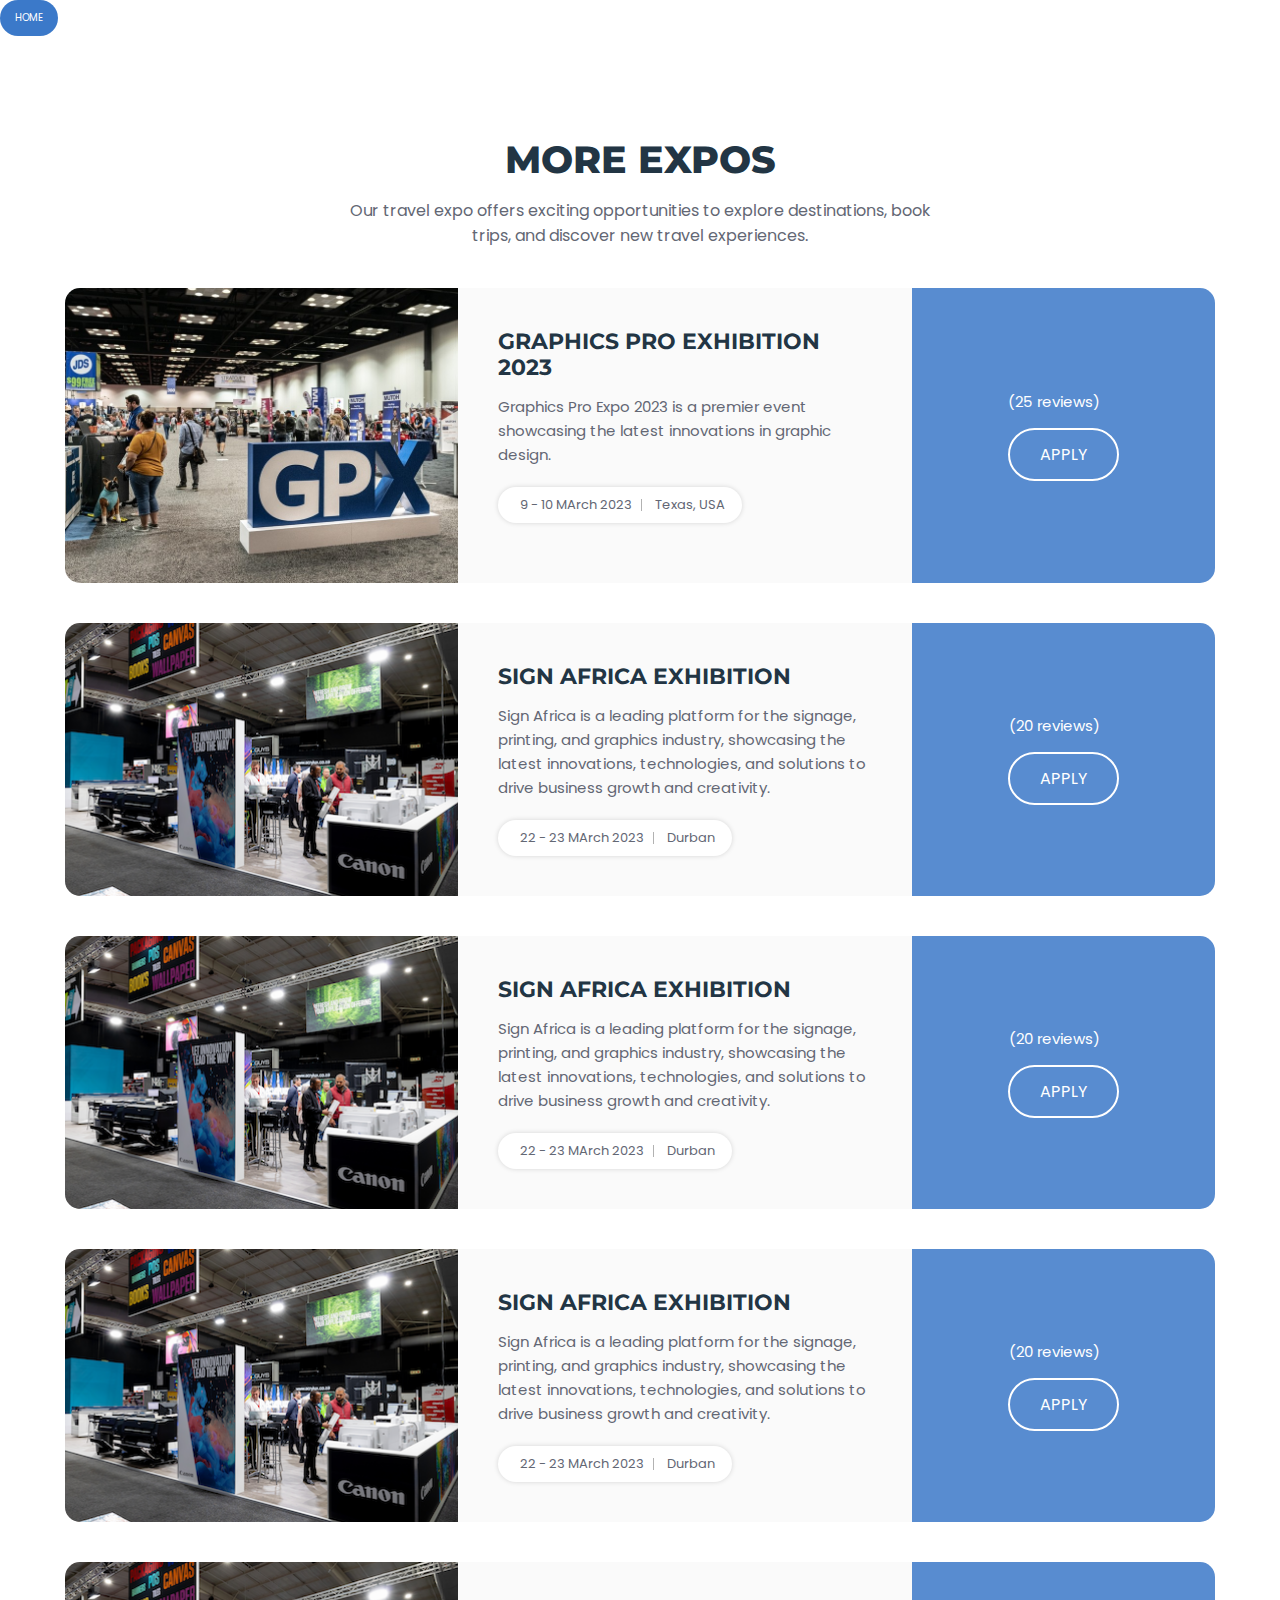
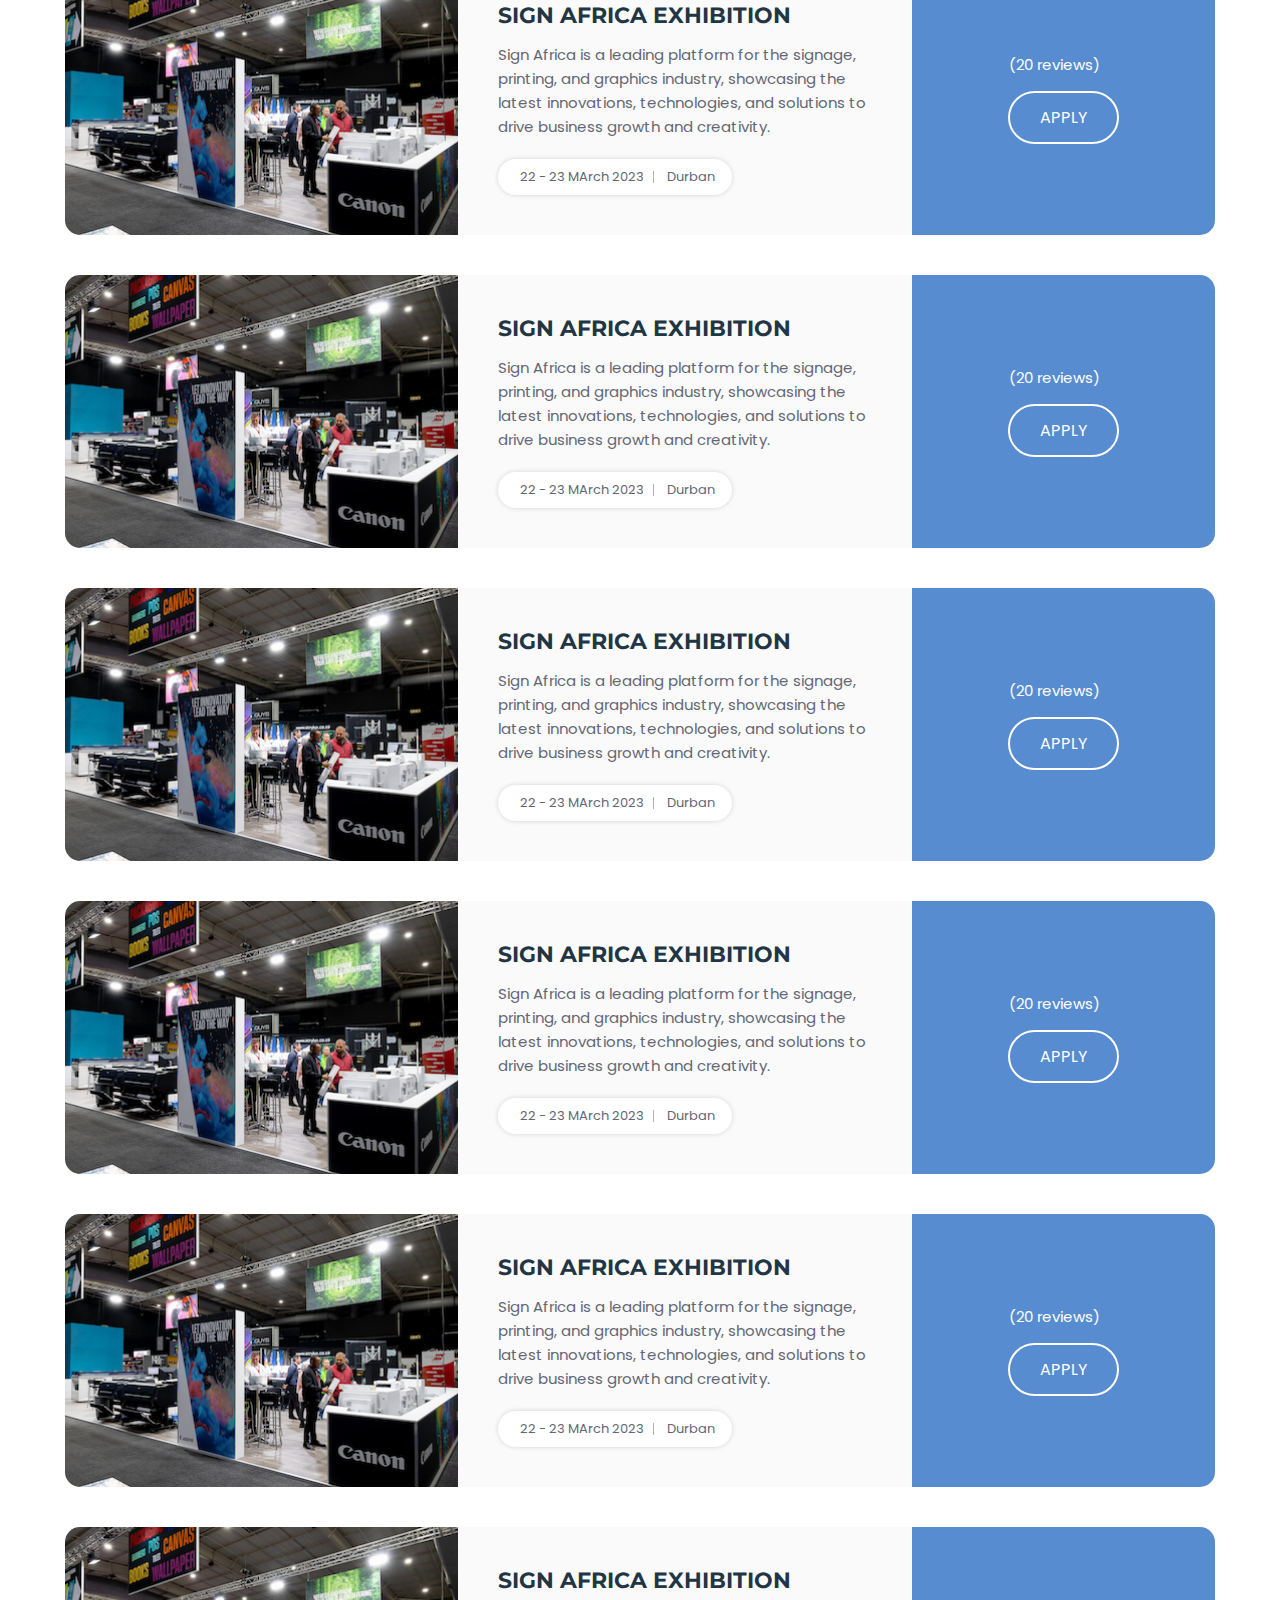
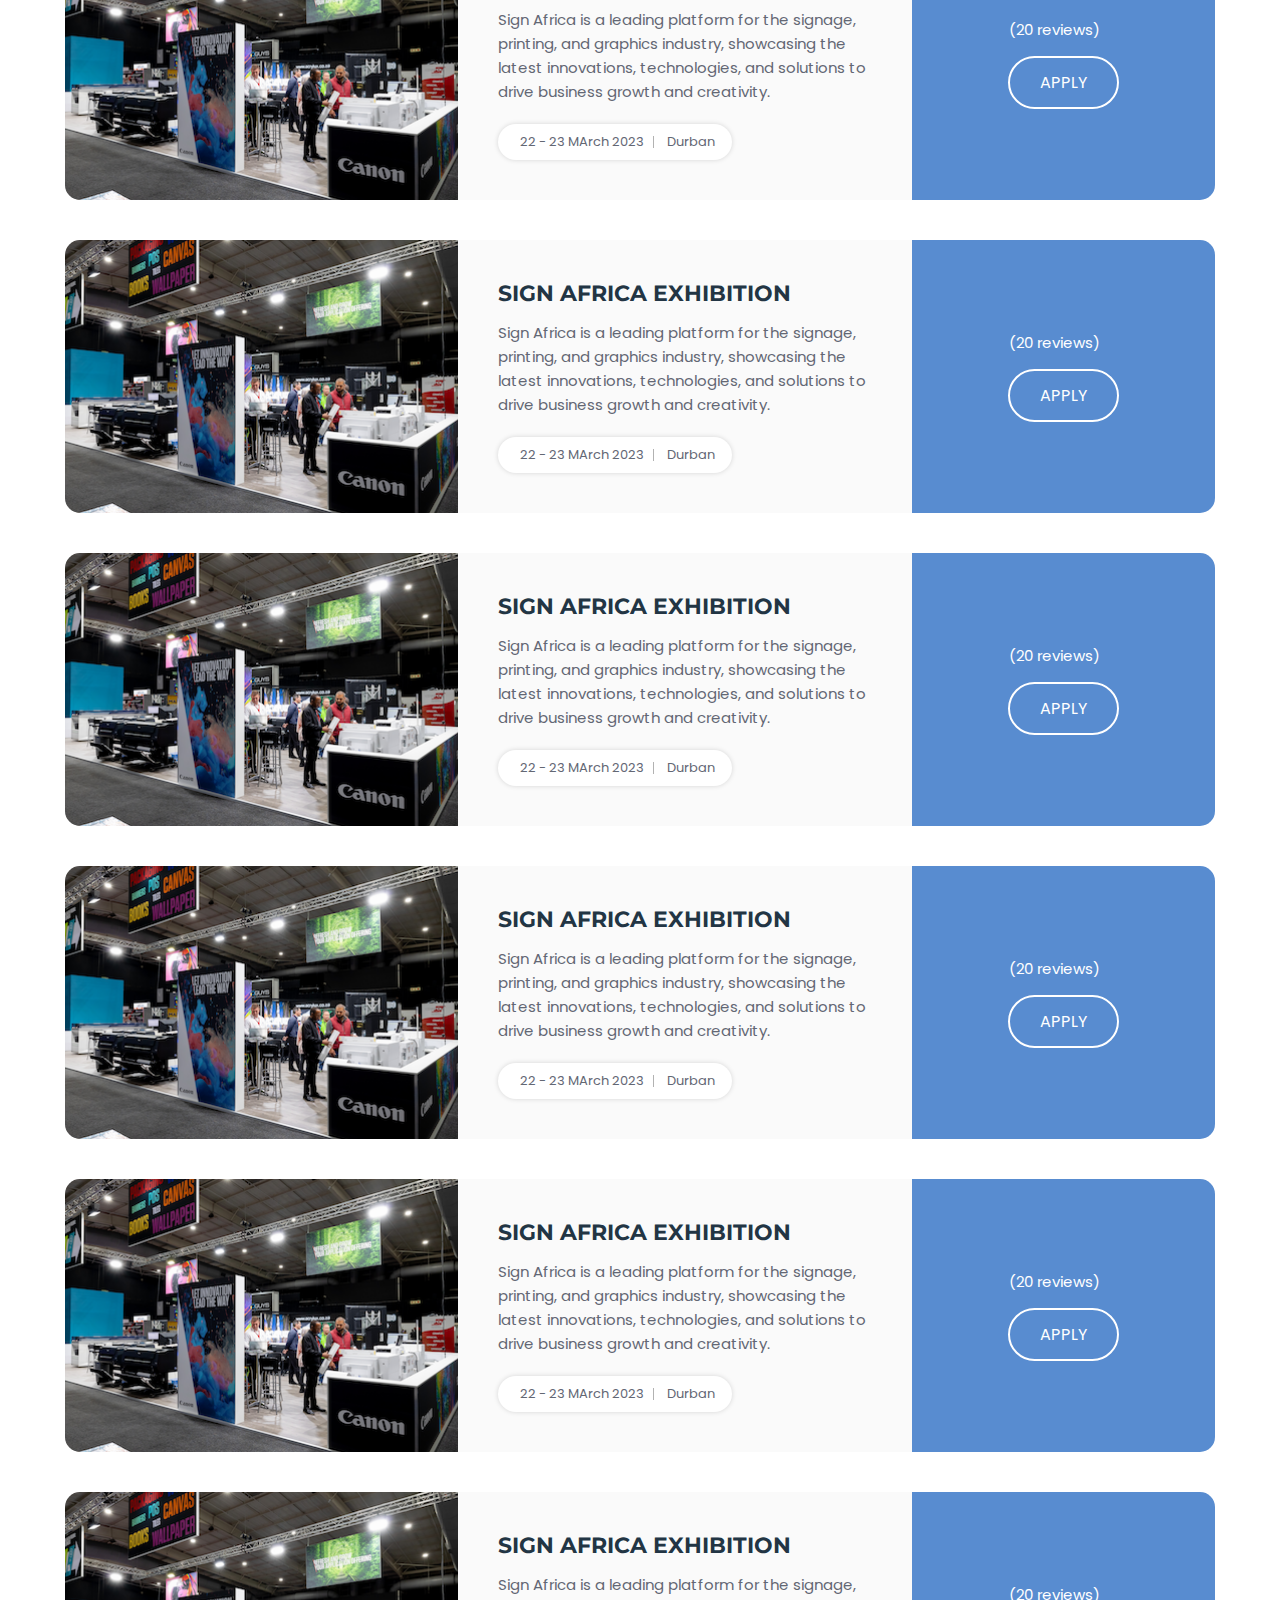
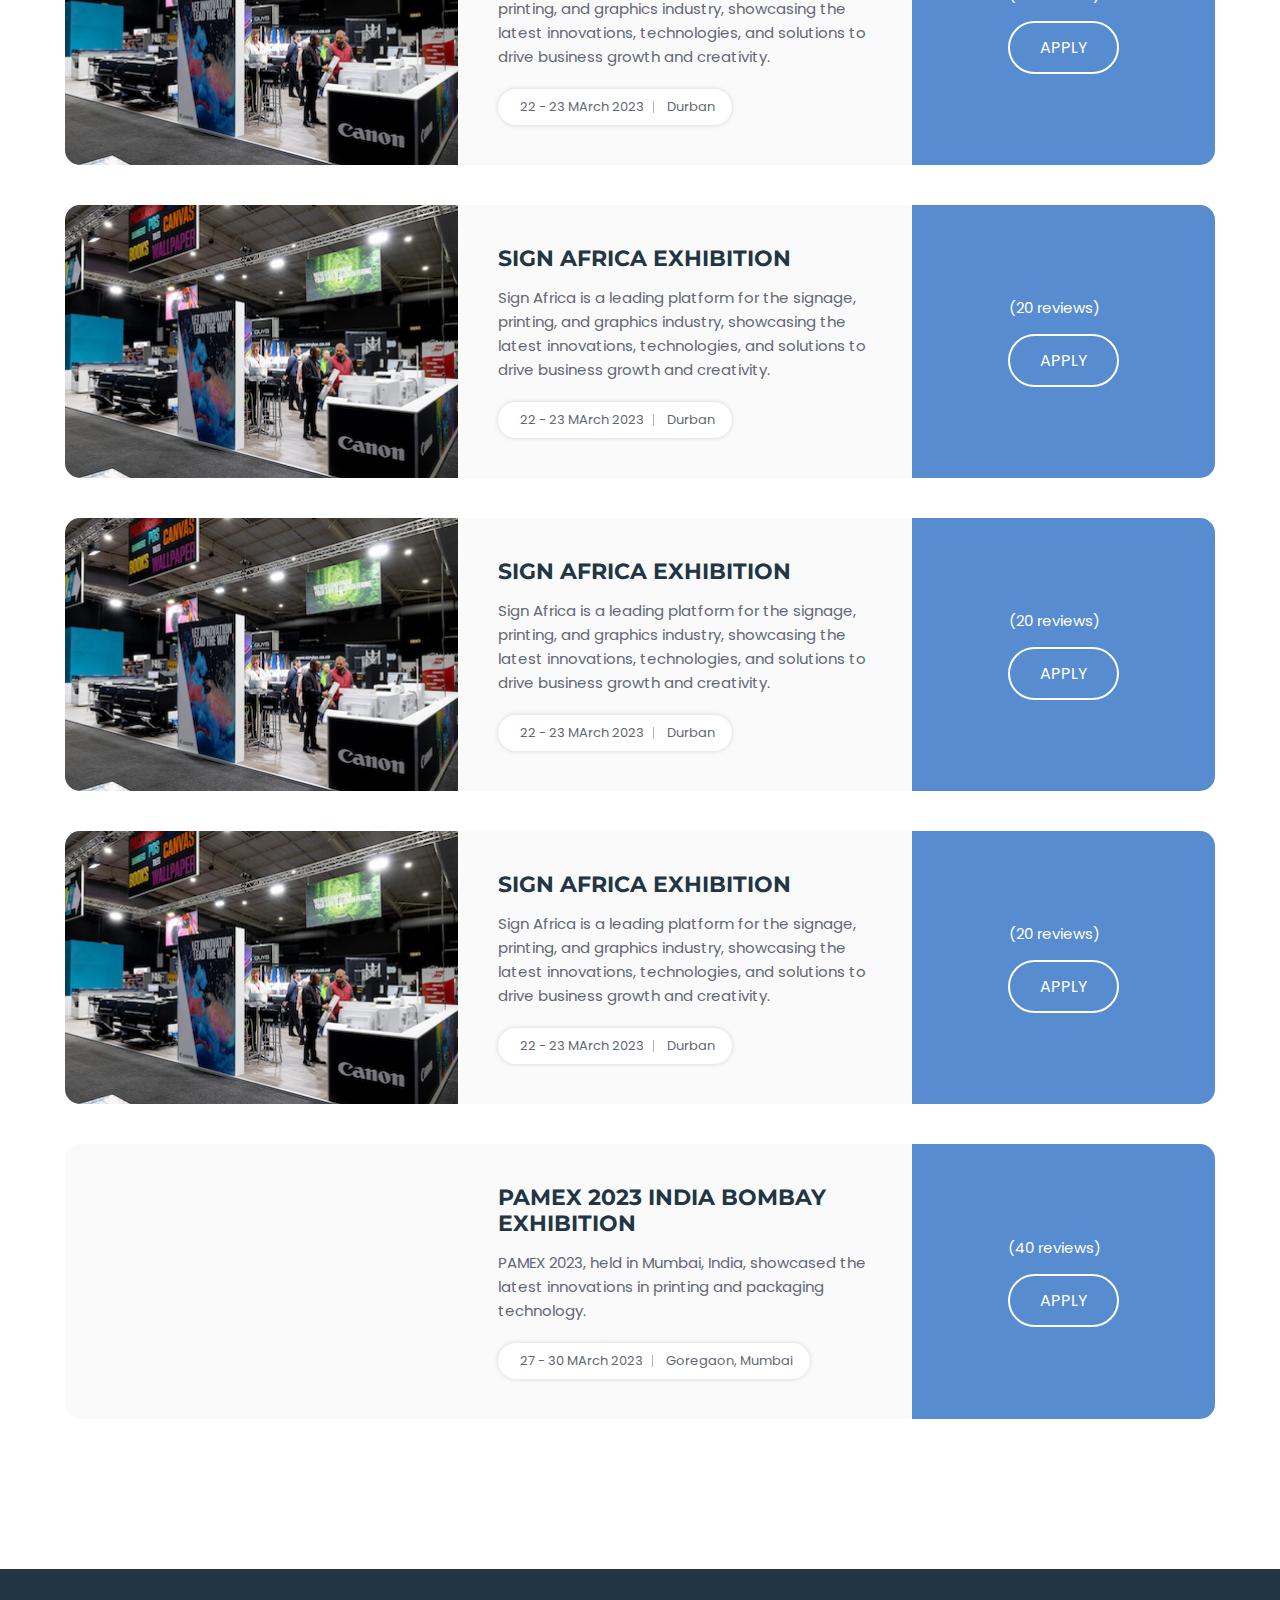
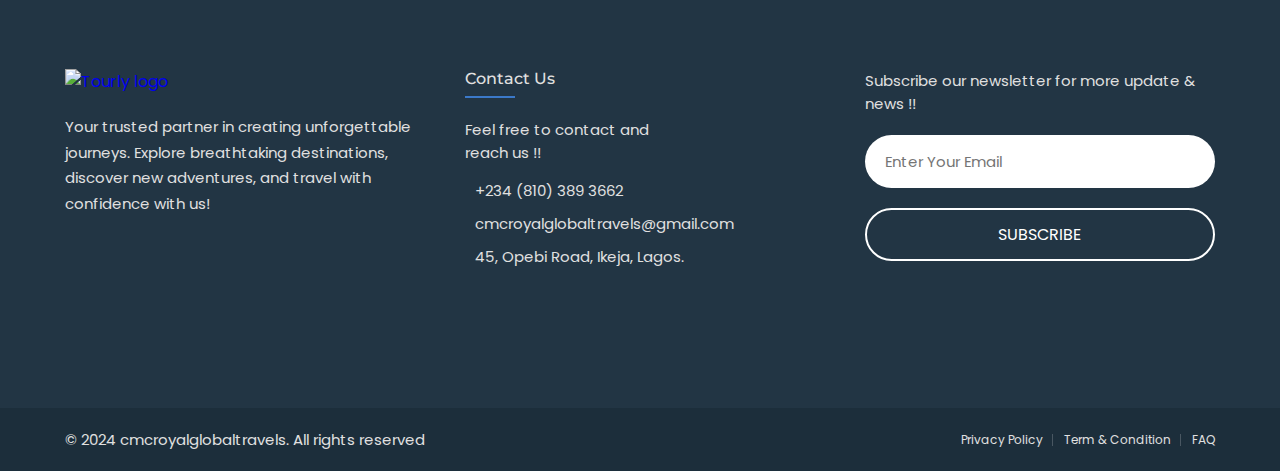
==== cmc travels/expos.html @ f37f1d23 "Add files via upload" ====
<!DOCTYPE html>
<html lang="en">

<head>
  <meta charset="UTF-8">
  <meta http-equiv="X-UA-Compatible" content="IE=edge">
  <meta name="viewport" content="width=device-width, initial-scale=1.0">
  <title>CMCROYALGLOBALTRAVELS</title>

  <!-- 
    - favicon
  -->
  <link rel="shortcut icon" href="./Untitled design.svg" type="image/svg+xml">

  <!-- 
    - custom css link
  -->
  <link rel="stylesheet" href="./assets/css/style.css">

  <!-- 
    - google font link
  -->
  <link rel="preconnect" href="https://fonts.googleapis.com">
  <link rel="preconnect" href="https://fonts.gstatic.com" crossorigin>
  <link
    href="https://fonts.googleapis.com/css2?family=Montserrat:wght@500;600;700;800&family=Poppins:wght@400;500;600;700&display=swap"
    rel="stylesheet">
</head>

<div class="center-container2">
    <a href="index.html" class="button-link2">HOME</a>
  </div>
      
      <!-- 
        - #PACKAGE
      -->

      <section class="package" id="package">
        <div class="container">

          

          <h2 class="h2 section-title">More Expos</h2>

          <p class="section-text">
           Our travel expo offers exciting opportunities to explore destinations, book trips, and discover 
           new travel experiences.
          </p>

          <ul class="package-list">

            <li>
              <div class="package-card">

                <figure class="card-banner">
                  <img src="./assets/images/GRAPHICS-PRO-EXPO.jpg" alt="Experience The Great Holiday On Beach" loading="lazy">
                </figure>

                <div class="card-content">

                  <h3 class="h3 card-title">Graphics Pro Exhibition 2023</h3>

                  <p class="card-text">
                    Graphics Pro Expo 2023 is a premier event showcasing the latest innovations in graphic design.
                     
                  </p>

                  <ul class="card-meta-list">
                    
                    <li class="card-meta-item">
                      <div class="meta-box">
                        <ion-icon name="time"></ion-icon>

                        <p class="text">9 - 10 MArch 2023</p>
                      </div>
                    </li>

                    <li class="card-meta-item">
                      <div class="meta-box">
                        <ion-icon name="location"></ion-icon>

                        <p class="text">Texas, USA</p>
                      </div>
                    </li>

                  </ul>

                </div>

                <div class="card-price">

                  <div class="wrapper">

                    <p class="reviews">(25 reviews)</p>

                    <div class="card-rating">
                      <ion-icon name="star"></ion-icon>
                      <ion-icon name="star"></ion-icon>
                      <ion-icon name="star"></ion-icon>
                      <ion-icon name="star"></ion-icon>
                      <ion-icon name="star"></ion-icon>
                    </div>

                  </div>


                  <a href="wa.me/2348103893662" class="btn btn-secondary">Apply</a>

                </div>

              </div>
            </li>

            <li>
              <div class="package-card">

                <figure class="card-banner">
                  <img src="./assets/images/Canon-South-Africa-Exhibited-Diverse-Printing-Range-At-Sign-Africa-Expo-500x272.png" alt="Summer Holiday To The Oxolotan River" loading="lazy">
                </figure>

                <div class="card-content">

                  <h3 class="h3 card-title">Sign Africa Exhibition</h3>

                  <p class="card-text">
                    Sign Africa is a leading platform for the signage, printing, and graphics industry, 
                    showcasing the latest innovations, technologies, and solutions to drive business growth 
                    and creativity.
                  </p>

                  <ul class="card-meta-list">

                    <li class="card-meta-item">
                      <div class="meta-box">
                        <ion-icon name="time"></ion-icon>

                        <p class="text">22 - 23 MArch 2023</p>
                      </div>
                    </li>
                       

                    <li class="card-meta-item">
                      <div class="meta-box">
                        <ion-icon name="location"></ion-icon>

                        <p class="text">Durban</p>
                      </div>
                    </li>

                  </ul>

                </div>

                <div class="card-price">

                  <div class="wrapper">

                    <p class="reviews">(20 reviews)</p>

                    <div class="card-rating">
                      <ion-icon name="star"></ion-icon>
                      <ion-icon name="star"></ion-icon>
                      <ion-icon name="star"></ion-icon>
                      <ion-icon name="star"></ion-icon>
                      <ion-icon name="star"></ion-icon>
                    </div>

                  </div>

                 

                  <a href="wa.me/2348103893662" class="btn btn-secondary">Apply</a>

                </div>

              </div>
            </li>


            <li>
                <div class="package-card">
  
                  <figure class="card-banner">
                    <img src="./assets/images/Canon-South-Africa-Exhibited-Diverse-Printing-Range-At-Sign-Africa-Expo-500x272.png" alt="Summer Holiday To The Oxolotan River" loading="lazy">
                  </figure>
  
                  <div class="card-content">
  
                    <h3 class="h3 card-title">Sign Africa Exhibition</h3>
  
                    <p class="card-text">
                      Sign Africa is a leading platform for the signage, printing, and graphics industry, 
                      showcasing the latest innovations, technologies, and solutions to drive business growth 
                      and creativity.
                    </p>
  
                    <ul class="card-meta-list">
  
                      <li class="card-meta-item">
                        <div class="meta-box">
                          <ion-icon name="time"></ion-icon>
  
                          <p class="text">22 - 23 MArch 2023</p>
                        </div>
                      </li>
                         
  
                      <li class="card-meta-item">
                        <div class="meta-box">
                          <ion-icon name="location"></ion-icon>
  
                          <p class="text">Durban</p>
                        </div>
                      </li>
  
                    </ul>
  
                  </div>
  
                  <div class="card-price">
  
                    <div class="wrapper">
  
                      <p class="reviews">(20 reviews)</p>
  
                      <div class="card-rating">
                        <ion-icon name="star"></ion-icon>
                        <ion-icon name="star"></ion-icon>
                        <ion-icon name="star"></ion-icon>
                        <ion-icon name="star"></ion-icon>
                        <ion-icon name="star"></ion-icon>
                      </div>
  
                    </div>
  
                   
  
                    <a href="wa.me/2348103893662" class="btn btn-secondary">Apply</a>
  
                  </div>
  
                </div>
              </li>


            <li>
                <div class="package-card">
  
                  <figure class="card-banner">
                    <img src="./assets/images/Canon-South-Africa-Exhibited-Diverse-Printing-Range-At-Sign-Africa-Expo-500x272.png" alt="Summer Holiday To The Oxolotan River" loading="lazy">
                  </figure>
  
                  <div class="card-content">
  
                    <h3 class="h3 card-title">Sign Africa Exhibition</h3>
  
                    <p class="card-text">
                      Sign Africa is a leading platform for the signage, printing, and graphics industry, 
                      showcasing the latest innovations, technologies, and solutions to drive business growth 
                      and creativity.
                    </p>
  
                    <ul class="card-meta-list">
  
                      <li class="card-meta-item">
                        <div class="meta-box">
                          <ion-icon name="time"></ion-icon>
  
                          <p class="text">22 - 23 MArch 2023</p>
                        </div>
                      </li>
                         
  
                      <li class="card-meta-item">
                        <div class="meta-box">
                          <ion-icon name="location"></ion-icon>
  
                          <p class="text">Durban</p>
                        </div>
                      </li>
  
                    </ul>
  
                  </div>
  
                  <div class="card-price">
  
                    <div class="wrapper">
  
                      <p class="reviews">(20 reviews)</p>
  
                      <div class="card-rating">
                        <ion-icon name="star"></ion-icon>
                        <ion-icon name="star"></ion-icon>
                        <ion-icon name="star"></ion-icon>
                        <ion-icon name="star"></ion-icon>
                        <ion-icon name="star"></ion-icon>
                      </div>
  
                    </div>
  
                   
  
                    <a href="wa.me/2348103893662" class="btn btn-secondary">Apply</a>
                  </div>
  
                </div>
              </li>


            <li>
                <div class="package-card">
  
                  <figure class="card-banner">
                    <img src="./assets/images/Canon-South-Africa-Exhibited-Diverse-Printing-Range-At-Sign-Africa-Expo-500x272.png" alt="Summer Holiday To The Oxolotan River" loading="lazy">
                  </figure>
  
                  <div class="card-content">
  
                    <h3 class="h3 card-title">Sign Africa Exhibition</h3>
  
                    <p class="card-text">
                      Sign Africa is a leading platform for the signage, printing, and graphics industry, 
                      showcasing the latest innovations, technologies, and solutions to drive business growth 
                      and creativity.
                    </p>
  
                    <ul class="card-meta-list">
  
                      <li class="card-meta-item">
                        <div class="meta-box">
                          <ion-icon name="time"></ion-icon>
  
                          <p class="text">22 - 23 MArch 2023</p>
                        </div>
                      </li>
                         
  
                      <li class="card-meta-item">
                        <div class="meta-box">
                          <ion-icon name="location"></ion-icon>
  
                          <p class="text">Durban</p>
                        </div>
                      </li>
  
                    </ul>
  
                  </div>
  
                  <div class="card-price">
  
                    <div class="wrapper">
  
                      <p class="reviews">(20 reviews)</p>
  
                      <div class="card-rating">
                        <ion-icon name="star"></ion-icon>
                        <ion-icon name="star"></ion-icon>
                        <ion-icon name="star"></ion-icon>
                        <ion-icon name="star"></ion-icon>
                        <ion-icon name="star"></ion-icon>
                      </div>
  
                    </div>
  
                   
  
                    <a href="wa.me/2348103893662" class="btn btn-secondary">Apply</a>
  
                  </div>
  
                </div>
              </li>


            <li>
                <div class="package-card">
  
                  <figure class="card-banner">
                    <img src="./assets/images/Canon-South-Africa-Exhibited-Diverse-Printing-Range-At-Sign-Africa-Expo-500x272.png" alt="Summer Holiday To The Oxolotan River" loading="lazy">
                  </figure>
  
                  <div class="card-content">
  
                    <h3 class="h3 card-title">Sign Africa Exhibition</h3>
  
                    <p class="card-text">
                      Sign Africa is a leading platform for the signage, printing, and graphics industry, 
                      showcasing the latest innovations, technologies, and solutions to drive business growth 
                      and creativity.
                    </p>
  
                    <ul class="card-meta-list">
  
                      <li class="card-meta-item">
                        <div class="meta-box">
                          <ion-icon name="time"></ion-icon>
  
                          <p class="text">22 - 23 MArch 2023</p>
                        </div>
                      </li>
                         
  
                      <li class="card-meta-item">
                        <div class="meta-box">
                          <ion-icon name="location"></ion-icon>
  
                          <p class="text">Durban</p>
                        </div>
                      </li>
  
                    </ul>
  
                  </div>
  
                  <div class="card-price">
  
                    <div class="wrapper">
  
                      <p class="reviews">(20 reviews)</p>
  
                      <div class="card-rating">
                        <ion-icon name="star"></ion-icon>
                        <ion-icon name="star"></ion-icon>
                        <ion-icon name="star"></ion-icon>
                        <ion-icon name="star"></ion-icon>
                        <ion-icon name="star"></ion-icon>
                      </div>
  
                    </div>
  
                   
  
                    <a href="wa.me/2348103893662" class="btn btn-secondary">Apply</a>
  
                  </div>
  
                </div>
              </li>


            <li>
                <div class="package-card">
  
                  <figure class="card-banner">
                    <img src="./assets/images/Canon-South-Africa-Exhibited-Diverse-Printing-Range-At-Sign-Africa-Expo-500x272.png" alt="Summer Holiday To The Oxolotan River" loading="lazy">
                  </figure>
  
                  <div class="card-content">
  
                    <h3 class="h3 card-title">Sign Africa Exhibition</h3>
  
                    <p class="card-text">
                      Sign Africa is a leading platform for the signage, printing, and graphics industry, 
                      showcasing the latest innovations, technologies, and solutions to drive business growth 
                      and creativity.
                    </p>
  
                    <ul class="card-meta-list">
  
                      <li class="card-meta-item">
                        <div class="meta-box">
                          <ion-icon name="time"></ion-icon>
  
                          <p class="text">22 - 23 MArch 2023</p>
                        </div>
                      </li>
                         
  
                      <li class="card-meta-item">
                        <div class="meta-box">
                          <ion-icon name="location"></ion-icon>
  
                          <p class="text">Durban</p>
                        </div>
                      </li>
  
                    </ul>
  
                  </div>
  
                  <div class="card-price">
  
                    <div class="wrapper">
  
                      <p class="reviews">(20 reviews)</p>
  
                      <div class="card-rating">
                        <ion-icon name="star"></ion-icon>
                        <ion-icon name="star"></ion-icon>
                        <ion-icon name="star"></ion-icon>
                        <ion-icon name="star"></ion-icon>
                        <ion-icon name="star"></ion-icon>
                      </div>
  
                    </div>
  
                   
  
                    <a href="wa.me/2348103893662" class="btn btn-secondary">Apply</a>
  
                  </div>
  
                </div>
              </li>


            <li>
                <div class="package-card">
  
                  <figure class="card-banner">
                    <img src="./assets/images/Canon-South-Africa-Exhibited-Diverse-Printing-Range-At-Sign-Africa-Expo-500x272.png" alt="Summer Holiday To The Oxolotan River" loading="lazy">
                  </figure>
  
                  <div class="card-content">
  
                    <h3 class="h3 card-title">Sign Africa Exhibition</h3>
  
                    <p class="card-text">
                      Sign Africa is a leading platform for the signage, printing, and graphics industry, 
                      showcasing the latest innovations, technologies, and solutions to drive business growth 
                      and creativity.
                    </p>
  
                    <ul class="card-meta-list">
  
                      <li class="card-meta-item">
                        <div class="meta-box">
                          <ion-icon name="time"></ion-icon>
  
                          <p class="text">22 - 23 MArch 2023</p>
                        </div>
                      </li>
                         
  
                      <li class="card-meta-item">
                        <div class="meta-box">
                          <ion-icon name="location"></ion-icon>
  
                          <p class="text">Durban</p>
                        </div>
                      </li>
  
                    </ul>
  
                  </div>
  
                  <div class="card-price">
  
                    <div class="wrapper">
  
                      <p class="reviews">(20 reviews)</p>
  
                      <div class="card-rating">
                        <ion-icon name="star"></ion-icon>
                        <ion-icon name="star"></ion-icon>
                        <ion-icon name="star"></ion-icon>
                        <ion-icon name="star"></ion-icon>
                        <ion-icon name="star"></ion-icon>
                      </div>
  
                    </div>
  
                   
  
                    <a href="wa.me/2348103893662" class="btn btn-secondary">Apply</a>
  
                  </div>
  
                </div>
              </li>


            <li>
                <div class="package-card">
  
                  <figure class="card-banner">
                    <img src="./assets/images/Canon-South-Africa-Exhibited-Diverse-Printing-Range-At-Sign-Africa-Expo-500x272.png" alt="Summer Holiday To The Oxolotan River" loading="lazy">
                  </figure>
  
                  <div class="card-content">
  
                    <h3 class="h3 card-title">Sign Africa Exhibition</h3>
  
                    <p class="card-text">
                      Sign Africa is a leading platform for the signage, printing, and graphics industry, 
                      showcasing the latest innovations, technologies, and solutions to drive business growth 
                      and creativity.
                    </p>
  
                    <ul class="card-meta-list">
  
                      <li class="card-meta-item">
                        <div class="meta-box">
                          <ion-icon name="time"></ion-icon>
  
                          <p class="text">22 - 23 MArch 2023</p>
                        </div>
                      </li>
                         
  
                      <li class="card-meta-item">
                        <div class="meta-box">
                          <ion-icon name="location"></ion-icon>
  
                          <p class="text">Durban</p>
                        </div>
                      </li>
  
                    </ul>
  
                  </div>
  
                  <div class="card-price">
  
                    <div class="wrapper">
  
                      <p class="reviews">(20 reviews)</p>
  
                      <div class="card-rating">
                        <ion-icon name="star"></ion-icon>
                        <ion-icon name="star"></ion-icon>
                        <ion-icon name="star"></ion-icon>
                        <ion-icon name="star"></ion-icon>
                        <ion-icon name="star"></ion-icon>
                      </div>
  
                    </div>
  
                   
  
                    <a href="wa.me/2348103893662" class="btn btn-secondary">Apply</a>
  
                  </div>
  
                </div>
              </li>


            <li>
                <div class="package-card">
  
                  <figure class="card-banner">
                    <img src="./assets/images/Canon-South-Africa-Exhibited-Diverse-Printing-Range-At-Sign-Africa-Expo-500x272.png" alt="Summer Holiday To The Oxolotan River" loading="lazy">
                  </figure>
  
                  <div class="card-content">
  
                    <h3 class="h3 card-title">Sign Africa Exhibition</h3>
  
                    <p class="card-text">
                      Sign Africa is a leading platform for the signage, printing, and graphics industry, 
                      showcasing the latest innovations, technologies, and solutions to drive business growth 
                      and creativity.
                    </p>
  
                    <ul class="card-meta-list">
  
                      <li class="card-meta-item">
                        <div class="meta-box">
                          <ion-icon name="time"></ion-icon>
  
                          <p class="text">22 - 23 MArch 2023</p>
                        </div>
                      </li>
                         
  
                      <li class="card-meta-item">
                        <div class="meta-box">
                          <ion-icon name="location"></ion-icon>
  
                          <p class="text">Durban</p>
                        </div>
                      </li>
  
                    </ul>
  
                  </div>
  
                  <div class="card-price">
  
                    <div class="wrapper">
  
                      <p class="reviews">(20 reviews)</p>
  
                      <div class="card-rating">
                        <ion-icon name="star"></ion-icon>
                        <ion-icon name="star"></ion-icon>
                        <ion-icon name="star"></ion-icon>
                        <ion-icon name="star"></ion-icon>
                        <ion-icon name="star"></ion-icon>
                      </div>
  
                    </div>
  
                   
  
                    <a href="wa.me/2348103893662" class="btn btn-secondary">Apply</a>
  
                  </div>
  
                </div>
              </li>


            <li>
                <div class="package-card">
  
                  <figure class="card-banner">
                    <img src="./assets/images/Canon-South-Africa-Exhibited-Diverse-Printing-Range-At-Sign-Africa-Expo-500x272.png" alt="Summer Holiday To The Oxolotan River" loading="lazy">
                  </figure>
  
                  <div class="card-content">
  
                    <h3 class="h3 card-title">Sign Africa Exhibition</h3>
  
                    <p class="card-text">
                      Sign Africa is a leading platform for the signage, printing, and graphics industry, 
                      showcasing the latest innovations, technologies, and solutions to drive business growth 
                      and creativity.
                    </p>
  
                    <ul class="card-meta-list">
  
                      <li class="card-meta-item">
                        <div class="meta-box">
                          <ion-icon name="time"></ion-icon>
  
                          <p class="text">22 - 23 MArch 2023</p>
                        </div>
                      </li>
                         
  
                      <li class="card-meta-item">
                        <div class="meta-box">
                          <ion-icon name="location"></ion-icon>
  
                          <p class="text">Durban</p>
                        </div>
                      </li>
  
                    </ul>
  
                  </div>
  
                  <div class="card-price">
  
                    <div class="wrapper">
  
                      <p class="reviews">(20 reviews)</p>
  
                      <div class="card-rating">
                        <ion-icon name="star"></ion-icon>
                        <ion-icon name="star"></ion-icon>
                        <ion-icon name="star"></ion-icon>
                        <ion-icon name="star"></ion-icon>
                        <ion-icon name="star"></ion-icon>
                      </div>
  
                    </div>
  
                   
  
                    <a href="wa.me/2348103893662" class="btn btn-secondary">Apply</a>
  
                  </div>
  
                </div>
              </li>


            <li>
                <div class="package-card">
  
                  <figure class="card-banner">
                    <img src="./assets/images/Canon-South-Africa-Exhibited-Diverse-Printing-Range-At-Sign-Africa-Expo-500x272.png" alt="Summer Holiday To The Oxolotan River" loading="lazy">
                  </figure>
  
                  <div class="card-content">
  
                    <h3 class="h3 card-title">Sign Africa Exhibition</h3>
  
                    <p class="card-text">
                      Sign Africa is a leading platform for the signage, printing, and graphics industry, 
                      showcasing the latest innovations, technologies, and solutions to drive business growth 
                      and creativity.
                    </p>
  
                    <ul class="card-meta-list">
  
                      <li class="card-meta-item">
                        <div class="meta-box">
                          <ion-icon name="time"></ion-icon>
  
                          <p class="text">22 - 23 MArch 2023</p>
                        </div>
                      </li>
                         
  
                      <li class="card-meta-item">
                        <div class="meta-box">
                          <ion-icon name="location"></ion-icon>
  
                          <p class="text">Durban</p>
                        </div>
                      </li>
  
                    </ul>
  
                  </div>
  
                  <div class="card-price">
  
                    <div class="wrapper">
  
                      <p class="reviews">(20 reviews)</p>
  
                      <div class="card-rating">
                        <ion-icon name="star"></ion-icon>
                        <ion-icon name="star"></ion-icon>
                        <ion-icon name="star"></ion-icon>
                        <ion-icon name="star"></ion-icon>
                        <ion-icon name="star"></ion-icon>
                      </div>
  
                    </div>
  
                   
  
                    <a href="wa.me/2348103893662" class="btn btn-secondary">Apply</a>
  
                  </div>
  
                </div>
              </li>


            <li>
                <div class="package-card">
  
                  <figure class="card-banner">
                    <img src="./assets/images/Canon-South-Africa-Exhibited-Diverse-Printing-Range-At-Sign-Africa-Expo-500x272.png" alt="Summer Holiday To The Oxolotan River" loading="lazy">
                  </figure>
  
                  <div class="card-content">
  
                    <h3 class="h3 card-title">Sign Africa Exhibition</h3>
  
                    <p class="card-text">
                      Sign Africa is a leading platform for the signage, printing, and graphics industry, 
                      showcasing the latest innovations, technologies, and solutions to drive business growth 
                      and creativity.
                    </p>
  
                    <ul class="card-meta-list">
  
                      <li class="card-meta-item">
                        <div class="meta-box">
                          <ion-icon name="time"></ion-icon>
  
                          <p class="text">22 - 23 MArch 2023</p>
                        </div>
                      </li>
                         
  
                      <li class="card-meta-item">
                        <div class="meta-box">
                          <ion-icon name="location"></ion-icon>
  
                          <p class="text">Durban</p>
                        </div>
                      </li>
  
                    </ul>
  
                  </div>
  
                  <div class="card-price">
  
                    <div class="wrapper">
  
                      <p class="reviews">(20 reviews)</p>
  
                      <div class="card-rating">
                        <ion-icon name="star"></ion-icon>
                        <ion-icon name="star"></ion-icon>
                        <ion-icon name="star"></ion-icon>
                        <ion-icon name="star"></ion-icon>
                        <ion-icon name="star"></ion-icon>
                      </div>
  
                    </div>
  
                   
  
                    <a href="wa.me/2348103893662" class="btn btn-secondary">Apply</a>
  
                  </div>
  
                </div>
              </li>


            <li>
                <div class="package-card">
  
                  <figure class="card-banner">
                    <img src="./assets/images/Canon-South-Africa-Exhibited-Diverse-Printing-Range-At-Sign-Africa-Expo-500x272.png" alt="Summer Holiday To The Oxolotan River" loading="lazy">
                  </figure>
  
                  <div class="card-content">
  
                    <h3 class="h3 card-title">Sign Africa Exhibition</h3>
  
                    <p class="card-text">
                      Sign Africa is a leading platform for the signage, printing, and graphics industry, 
                      showcasing the latest innovations, technologies, and solutions to drive business growth 
                      and creativity.
                    </p>
  
                    <ul class="card-meta-list">
  
                      <li class="card-meta-item">
                        <div class="meta-box">
                          <ion-icon name="time"></ion-icon>
  
                          <p class="text">22 - 23 MArch 2023</p>
                        </div>
                      </li>
                         
  
                      <li class="card-meta-item">
                        <div class="meta-box">
                          <ion-icon name="location"></ion-icon>
  
                          <p class="text">Durban</p>
                        </div>
                      </li>
  
                    </ul>
  
                  </div>
  
                  <div class="card-price">
  
                    <div class="wrapper">
  
                      <p class="reviews">(20 reviews)</p>
  
                      <div class="card-rating">
                        <ion-icon name="star"></ion-icon>
                        <ion-icon name="star"></ion-icon>
                        <ion-icon name="star"></ion-icon>
                        <ion-icon name="star"></ion-icon>
                        <ion-icon name="star"></ion-icon>
                      </div>
  
                    </div>
  
                   
  
                    <a href="wa.me/2348103893662" class="btn btn-secondary">Apply</a>
  
                  </div>
  
                </div>
              </li>


            <li>
                <div class="package-card">
  
                  <figure class="card-banner">
                    <img src="./assets/images/Canon-South-Africa-Exhibited-Diverse-Printing-Range-At-Sign-Africa-Expo-500x272.png" alt="Summer Holiday To The Oxolotan River" loading="lazy">
                  </figure>
  
                  <div class="card-content">
  
                    <h3 class="h3 card-title">Sign Africa Exhibition</h3>
  
                    <p class="card-text">
                      Sign Africa is a leading platform for the signage, printing, and graphics industry, 
                      showcasing the latest innovations, technologies, and solutions to drive business growth 
                      and creativity.
                    </p>
  
                    <ul class="card-meta-list">
  
                      <li class="card-meta-item">
                        <div class="meta-box">
                          <ion-icon name="time"></ion-icon>
  
                          <p class="text">22 - 23 MArch 2023</p>
                        </div>
                      </li>
                         
  
                      <li class="card-meta-item">
                        <div class="meta-box">
                          <ion-icon name="location"></ion-icon>
  
                          <p class="text">Durban</p>
                        </div>
                      </li>
  
                    </ul>
  
                  </div>
  
                  <div class="card-price">
  
                    <div class="wrapper">
  
                      <p class="reviews">(20 reviews)</p>
  
                      <div class="card-rating">
                        <ion-icon name="star"></ion-icon>
                        <ion-icon name="star"></ion-icon>
                        <ion-icon name="star"></ion-icon>
                        <ion-icon name="star"></ion-icon>
                        <ion-icon name="star"></ion-icon>
                      </div>
  
                    </div>
  
                   
  
                    <a href="wa.me/2348103893662" class="btn btn-secondary">Apply</a>
  
                  </div>
  
                </div>
              </li>


            <li>
                <div class="package-card">
  
                  <figure class="card-banner">
                    <img src="./assets/images/Canon-South-Africa-Exhibited-Diverse-Printing-Range-At-Sign-Africa-Expo-500x272.png" alt="Summer Holiday To The Oxolotan River" loading="lazy">
                  </figure>
  
                  <div class="card-content">
  
                    <h3 class="h3 card-title">Sign Africa Exhibition</h3>
  
                    <p class="card-text">
                      Sign Africa is a leading platform for the signage, printing, and graphics industry, 
                      showcasing the latest innovations, technologies, and solutions to drive business growth 
                      and creativity.
                    </p>
  
                    <ul class="card-meta-list">
  
                      <li class="card-meta-item">
                        <div class="meta-box">
                          <ion-icon name="time"></ion-icon>
  
                          <p class="text">22 - 23 MArch 2023</p>
                        </div>
                      </li>
                         
  
                      <li class="card-meta-item">
                        <div class="meta-box">
                          <ion-icon name="location"></ion-icon>
  
                          <p class="text">Durban</p>
                        </div>
                      </li>
  
                    </ul>
  
                  </div>
  
                  <div class="card-price">
  
                    <div class="wrapper">
  
                      <p class="reviews">(20 reviews)</p>
  
                      <div class="card-rating">
                        <ion-icon name="star"></ion-icon>
                        <ion-icon name="star"></ion-icon>
                        <ion-icon name="star"></ion-icon>
                        <ion-icon name="star"></ion-icon>
                        <ion-icon name="star"></ion-icon>
                      </div>
  
                    </div>
  
                   
  
                    <a href="wa.me/2348103893662" class="btn btn-secondary">Apply</a>
  
                  </div>
  
                </div>
              </li>


            <li>
                <div class="package-card">
  
                  <figure class="card-banner">
                    <img src="./assets/images/Canon-South-Africa-Exhibited-Diverse-Printing-Range-At-Sign-Africa-Expo-500x272.png" alt="Summer Holiday To The Oxolotan River" loading="lazy">
                  </figure>
  
                  <div class="card-content">
  
                    <h3 class="h3 card-title">Sign Africa Exhibition</h3>
  
                    <p class="card-text">
                      Sign Africa is a leading platform for the signage, printing, and graphics industry, 
                      showcasing the latest innovations, technologies, and solutions to drive business growth 
                      and creativity.
                    </p>
  
                    <ul class="card-meta-list">
  
                      <li class="card-meta-item">
                        <div class="meta-box">
                          <ion-icon name="time"></ion-icon>
  
                          <p class="text">22 - 23 MArch 2023</p>
                        </div>
                      </li>
                         
  
                      <li class="card-meta-item">
                        <div class="meta-box">
                          <ion-icon name="location"></ion-icon>
  
                          <p class="text">Durban</p>
                        </div>
                      </li>
  
                    </ul>
  
                  </div>
  
                  <div class="card-price">
  
                    <div class="wrapper">
  
                      <p class="reviews">(20 reviews)</p>
  
                      <div class="card-rating">
                        <ion-icon name="star"></ion-icon>
                        <ion-icon name="star"></ion-icon>
                        <ion-icon name="star"></ion-icon>
                        <ion-icon name="star"></ion-icon>
                        <ion-icon name="star"></ion-icon>
                      </div>
  
                    </div>
  
                   
  
                    <a href="wa.me/2348103893662" class="btn btn-secondary">Apply</a>
  
                  </div>
  
                </div>
              </li>


            <li>
                <div class="package-card">
  
                  <figure class="card-banner">
                    <img src="./assets/images/Canon-South-Africa-Exhibited-Diverse-Printing-Range-At-Sign-Africa-Expo-500x272.png" alt="Summer Holiday To The Oxolotan River" loading="lazy">
                  </figure>
  
                  <div class="card-content">
  
                    <h3 class="h3 card-title">Sign Africa Exhibition</h3>
  
                    <p class="card-text">
                      Sign Africa is a leading platform for the signage, printing, and graphics industry, 
                      showcasing the latest innovations, technologies, and solutions to drive business growth 
                      and creativity.
                    </p>
  
                    <ul class="card-meta-list">
  
                      <li class="card-meta-item">
                        <div class="meta-box">
                          <ion-icon name="time"></ion-icon>
  
                          <p class="text">22 - 23 MArch 2023</p>
                        </div>
                      </li>
                         
  
                      <li class="card-meta-item">
                        <div class="meta-box">
                          <ion-icon name="location"></ion-icon>
  
                          <p class="text">Durban</p>
                        </div>
                      </li>
  
                    </ul>
  
                  </div>
  
                  <div class="card-price">
  
                    <div class="wrapper">
  
                      <p class="reviews">(20 reviews)</p>
  
                      <div class="card-rating">
                        <ion-icon name="star"></ion-icon>
                        <ion-icon name="star"></ion-icon>
                        <ion-icon name="star"></ion-icon>
                        <ion-icon name="star"></ion-icon>
                        <ion-icon name="star"></ion-icon>
                      </div>
  
                    </div>
  
                   
  
                    <a href="wa.me/2348103893662" class="btn btn-secondary">Apply</a>
  
                  </div>
  
                </div>
              </li>

            <li>
              <div class="package-card">

                <figure class="card-banner">
                  <img src="./assets/images/show-pic.jpg" alt="Santorini Island's Weekend Vacation" loading="lazy">
                </figure>

                <div class="card-content">

                  <h3 class="h3 card-title">PAMEX 2023 India Bombay Exhibition</h3>

                  <p class="card-text">
                    PAMEX 2023, held in Mumbai, India, showcased the latest innovations in printing and packaging technology.
                  </p>

                  <ul class="card-meta-list">

                    <li class="card-meta-item">
                      <div class="meta-box">
                        <ion-icon name="time"></ion-icon>

                        <p class="text">27 - 30 MArch 2023</p>
                      </div>
                    </li>

                    <li class="card-meta-item">
                      <div class="meta-box">
                        <ion-icon name="location"></ion-icon>

                        <p class="text">Goregaon, Mumbai</p>
                      </div>
                    </li>

                  </ul>

                </div>

                <div class="card-price">

                  <div class="wrapper">

                    <p class="reviews">(40 reviews)</p>

                    <div class="card-rating">
                      <ion-icon name="star"></ion-icon>
                      <ion-icon name="star"></ion-icon>
                      <ion-icon name="star"></ion-icon>
                      <ion-icon name="star"></ion-icon>
                      <ion-icon name="star"></ion-icon>
                    </div>

                  </div>

                  
                  <a href="wa.me/2348103893662" class="btn btn-secondary">Apply</a>

                </div>

              </div>
            </li>

          </ul>

          
        </div>
        
        

      </section>



  <!-- 
    - #FOOTER
  -->

  <footer class="footer">

    <div class="footer-top">
      <div class="container">

        <div class="footer-brand">

          <a href="#" class="logo">
            <img src="./assets/images/cmc logo.svg" alt="Tourly logo">
          </a>

          <p class="footer-text">
            Your trusted partner in creating unforgettable journeys. Explore breathtaking destinations,
             discover new adventures, and travel with confidence with us!
          </p>

        </div>

        <div class="footer-contact">

          <h4 class="contact-title">Contact Us</h4>

          <p class="contact-text">
            Feel free to contact and reach us !!
          </p>

          <ul>

            <li class="contact-item">
              <ion-icon name="call-outline"></ion-icon>

              <a href="tel:+08103893662" class="contact-link">+234 (810) 389 3662 </a>
            </li>

            <li class="contact-item">
              <ion-icon name="mail-outline"></ion-icon>

              <a href="cmcroyalglobaltravels@gmail.com" class="contact-link">cmcroyalglobaltravels@gmail.com</a>
            </li>

            <li class="contact-item">
              <ion-icon name="location-outline"></ion-icon>

              <address>45, Opebi Road, Ikeja, Lagos.</address>
            </li>

          </ul>

        </div>

        <div class="footer-form">

          <p class="form-text">
            Subscribe our newsletter for more update & news !!
          </p>

          <form action="" class="form-wrapper">
            <input type="email" name="email" class="input-field" placeholder="Enter Your Email" required>

            <button type="submit" class="btn btn-secondary">Subscribe</button>
          </form>

        </div>

      </div>
    </div>

    <div class="footer-bottom">
      <div class="container">

        <p class="copyright">
          &copy; 2024 <a href="">cmcroyalglobaltravels</a>. All rights reserved
        </p>

        <ul class="footer-bottom-list">

          <li>
            <a href="#" class="footer-bottom-link">Privacy Policy</a>
          </li>

          <li>
            <a href="#" class="footer-bottom-link">Term & Condition</a>
          </li>

          <li>
            <a href="#" class="footer-bottom-link">FAQ</a>
          </li>

        </ul>

      </div>
    </div>

  </footer>
---- cmc travels/assets/css/style.css ----
/*-----------------------------------*\
 * #style.css
\*-----------------------------------*/

/**
 * copyright 2022 codewithsadee
 */





/*-----------------------------------*\
 * #CUSTOM PROPERTY
\*-----------------------------------*/

:root {

  /**
   * colors
   */

  --united-nations-blue: hsl(214, 56%, 58%);
  --bright-navy-blue: hsl(214, 57%, 51%);
  --spanish-gray: hsl(0, 0%, 60%);
  --black-coral: hsl(225, 8%, 42%);
  --oxford-blue: hsl(208, 97%, 12%);
  --yale-blue: hsl(214, 72%, 33%);
  --blue-ncs: hsl(197, 100%, 36%);
  --gunmetal: hsl(206, 34%, 20%);
  --gainsboro: hsl(0, 0%, 88%);
  --cultured: hsl(0, 0%, 98%);
  --white: hsl(0, 0%, 100%);
  --black: hsl(0, 0%, 0%);
  --onyx: hsl(0, 0%, 25%);
  --jet: hsl(0, 0%, 20%);

  /**
   * typography
   */

  --ff-poppins: "Poppins", sans-serif;
  --ff-montserrat: "Montserrat", sans-serif;

  --fs-1: calc(20px + 3.5vw);
  --fs-2: calc(18px + 1.6vw);
  --fs-3: calc(16px + 0.45vw);
  --fs-4: 15px;
  --fs-5: 14px;
  --fs-6: 13px;
  --fs-7: 12px;
  --fs-8: 11px;

  --fw-500: 500;
  --fw-600: 600;
  --fw-700: 700;
  --fw-800: 800;

  /**
   * transition
   */

  --transition: 0.25s ease-in-out;

  /**
   * spacing
   */

  --section-padding: 60px;

  /**
   * border-radius
   */

  --radius-15: 15px;
  --radius-25: 25px;

}





/*-----------------------------------*\
 * #RESET
\*-----------------------------------*/

*, *::before, *::after {
  margin: 0;
  padding: 0;
  box-sizing: border-box;
}

li { list-style: none; }

a { text-decoration: none; }

a,
img,
span,
input,
label,
button,
ion-icon { display: block; }

input,
button {
  background: none;
  border: none;
  font: inherit;
}

button { cursor: pointer; }

input { width: 100%; }

ion-icon { pointer-events: none; }

html {
  font-family: var(--ff-poppins);
  scroll-behavior: smooth;
}

body { background: var(--white); }





/*-----------------------------------*\
 * #REUSED STYLE
\*-----------------------------------*/

.container { padding-inline: 15px; }

.center-container {
  text-align: center; /* Center-aligns content horizontally */
}

.button-link {
  display: inline-block;       /* Button-like behavior */
  padding: 15px 40px;          /* Adds padding */
  font-size: 20px;             /* Adjusts text size */
  color: #fff;                 /* Text color */
  background-color: var(--bright-navy-blue);   /* Background color */
  border: none;                /* Removes border */
  border-radius: 100px;          /* Rounded corners */
  text-align: center;          /* Centers text within the button */
  text-decoration: none;       /* Removes underline */
  cursor: pointer;             /* Pointer on hover */
}

.button-link:hover {
  background-color:var(--yale-blue);   /* Hover effect */
}

.center-container2 {
  text-align: left; /* Center-aligns content horizontally */
}

.button-link2 {
  display: inline-block;       /* Button-like behavior */
  padding: 10px 15px;          /* Adds padding */
  font-size: 10px;             /* Adjusts text size */
  color: #fff;                 /* Text color */
  background-color: var(--bright-navy-blue);   /* Background color */
  border: none;                /* Removes border */
  border-radius: 100px;          /* Rounded corners */
  text-align: left;          /* Centers text within the button */
  text-decoration: none;       /* Removes underline */
  cursor: pointer;             /* Pointer on hover */
}

.button-link:hover2 {
  background-color:var(--yale-blue);   /* Hover effect */
}


.btn {
  color: var(--white);
  text-transform: uppercase;
  font-size: var(--fs-5);
  border-radius: 100px;
  padding: var(--padding, 8px 18px);
  border: var(--border-width, 2px) solid transparent;
  transition: var(--transition);
}

.btn-primary {
  background: var(--bright-navy-blue);
  border-color: var(--bright-navy-blue);
}

.btn-primary:is(:hover, :focus) {
  background: var(--yale-blue);
  border-color: var(--yale-blue);
}

.btn-secondary { border-color: var(--white); }

.btn-secondary:is(:hover, :focus) { background: hsla(0, 0%, 100%, 0.1); }

.h1,
.h2,
.h3 {
  font-weight: var(--fw-800);
  font-family: var(--ff-montserrat);
  text-transform: uppercase;
}

.h1 {
  color: var(--white);
  font-size: var(--fs-1);
}

.h2,
.h3 { color: var(--gunmetal); }

.h2 { font-size: var(--fs-2); }

.h3 {
  font-size: var(--fs-3);
  font-weight: var(--fw-700);
}

.section-subtitle {
  color: var(--bright-navy-blue);
  font-size: var(--fs-5);
  text-transform: uppercase;
  font-family: var(--ff-montserrat);
  margin-bottom: 8px;
}

.section-title { margin-bottom: 15px; }

.section-text {
  color: var(--black-coral);
  margin-bottom: 30px;
}

.card-text {
  color: var(--black-coral);
  font-size: var(--fs-5);
}





/*-----------------------------------*\
 * #HEADER
\*-----------------------------------*/

.header {
  position: absolute;
  top: 0;
  left: 0;
  width: 100%;
  padding-top: 61px;
  z-index: 4;
}

.header-top {
  position: absolute;
  top: 0;
  left: 0;
  width: 100%;
  transition: var(--transition);
  border-bottom: 1px solid hsla(0, 0%, 100%, 0.1);
  padding-block: 15px;
  z-index: 1;
}

.header.active .header-top {
  position: fixed;
  background: var(--gunmetal);
}

.header-top .container {
  display: grid;
  grid-template-columns: repeat(3, 1fr);
  justify-items: flex-start;
  align-items: center;
}

.helpline-box .wrapper { display: none; }

.helpline-box .icon-box {
  background: var(--bright-navy-blue);
  padding: 6px;
  border-radius: 50%;
  color: var(--white);
}

.helpline-box .icon-box ion-icon { --ionicon-stroke-width: 40px; }

.header-top .logo { margin-inline: auto; }

.header-top .logo img { max-width: 100px; }

.header-btn-group {
  justify-self: flex-end;
  display: flex;
  align-items: center;
  gap: 10px;
  color: var(--white);
}

.search-btn,
.nav-open-btn {
  font-size: 30px;
  color: inherit;
}

.search-btn { font-size: 20px; }

.header-bottom { border-bottom: 1px solid hsla(0, 0%, 100%, 0.1); }

.header-bottom .container {
  display: flex;
  justify-content: space-between;
  align-items: center;
  padding-block: 15px;
}

.social-list {
  display: flex;
  align-items: center;
  gap: 5px;
}

.social-link {
  color: var(--white);
  padding: 8px;
  border: 1px solid hsla(0, 0%, 100%, 0.3);
  border-radius: 50%;
  font-size: 15px;
  transition: var(--transition);
}

.social-link:is(:hover, :focus) { background: hsla(0, 0%, 100%, 0.2); }

.header .btn { --padding: 4px 20px; }

.header .navbar {
  position: fixed;
  top: 0;
  right: -300px;
  width: 100%;
  max-width: 300px;
  height: 100%;
  background: var(--white);
  visibility: hidden;
  pointer-events: none;
  transition: 0.15s ease-in;
  z-index: 3;
}

.navbar.active {
  right: 0;
  visibility: visible;
  pointer-events: all;
  transition: 0.25s ease-out;
}

.navbar-top {
  display: flex;
  justify-content: space-between;
  align-items: center;
  padding: 40px 15px;
}

.navbar-top .logo img { width: 150px; }

.nav-close-btn {
  font-size: 20px;
  color: var(--bright-navy-blue);
}

.nav-close-btn ion-icon { --ionicon-stroke-width: 80px; }

.navbar-list { border-top: 1px solid hsla(0, 0%, 0%, 0.1); }

.navbar-list li { border-bottom: 1px solid hsla(0, 0%, 0%, 0.1); }

.navbar-link {
  padding: 15px 20px;
  color: var(--jet);
  font-weight: var(--fw-500);
  font-size: var(--fs-4);
  transition: var(--transition);
  text-transform: capitalize;
}

.navbar-link:is(:hover, :focus) { color: var(--bright-navy-blue); }

.overlay {
  position: fixed;
  inset: 0;
  background: var(--black);
  opacity: 0;
  pointer-events: none;
  z-index: 2;
  transition: var(--transition);
}

.overlay.active {
  opacity: 0.7;
  pointer-events: all;
}





/*-----------------------------------*\
 * #HERO
\*-----------------------------------*/

.hero {
  background-image: url("../images/hero-banner.jpg");
  background-repeat: no-repeat;
  background-size: cover;
  background-position: center;
  background-color: hsla(0, 0%, 0%, 0.7);
  background-blend-mode: overlay;
  display: grid;
  place-items: center;
  min-height: 600px;
  text-align: center;
  padding-top: 125px;
}

.hero-title { margin-bottom: 20px; }

.hero-text {
  color: var(--white);
  font-size: var(--fs-5);
  margin-bottom: 40px;
}

.btn-group {
  display: flex;
  flex-wrap: wrap;
  justify-content: center;
  align-items: center;
  gap: 10px;
}





/*-----------------------------------*\
 * #TOUR SEARCH
\*-----------------------------------*/

.tour-search {
  background: var(--bright-navy-blue);
  padding-block: var(--section-padding);
}

.tour-search-form .input-label {
  color: var(--white);
  font-size: var(--fs-4);
  margin-left: 20px;
  margin-bottom: 10px;
}

.tour-search-form .input-field {
  background: var(--white);
  padding: 10px 15px;
  font-size: var(--fs-5);
  border-radius: 50px;
}

.tour-search-form .input-field::placeholder { color: var(--spanish-gray); }

.tour-search-form .input-field::-webkit-datetime-edit {
  color: var(--spanish-gray);
  text-transform: uppercase;
}

.tour-search-form .input-wrapper { margin-bottom: 15px; }

.tour-search .btn {
  width: 100%;
  --border-width: 1px;
  font-weight: var(--fw-600);
  margin-top: 35px;
}





/*-----------------------------------*\
 * #POPULAR
\*-----------------------------------*/

.popular { padding-block: var(--section-padding); }

.popular-list,
.popular-list > li:not(:last-child) { margin-bottom: 30px; }

.popular-card {
  position: relative;
  overflow: hidden;
  border-radius: var(--radius-25);
  height: 430px;
}

.popular-card .card-img { height: 100%; }

.popular-card .card-img img {
  width: 100%;
  height: 100%;
  object-fit: cover;
}

.popular-card .card-content {
  position: absolute;
  bottom: 20px;
  left: 20px;
  right: 20px;
  background: var(--white);
  border-radius: var(--radius-25);
  padding: 20px;
}


.popular-card .card-rating {
  background: var(--bright-navy-blue);
  color: var(--white);
  position: absolute;
  top: 0;
  right: 25px;
  display: flex;
  align-items: center;
  gap: 1px;
  transform: translateY(-50%);
  padding: 6px 10px;
  border-radius: 20px;
  font-size: 14px;
}

.popular-card .card-subtitle {
  color: var(--blue-ncs);
  font-size: var(--fs-6);
  text-transform: uppercase;
  margin-bottom: 8px;
}

.popular-card .card-title { margin-bottom: 5px; }

.popular-card :is(.card-subtitle, .card-title) > a { color: inherit; }

.popular .btn { margin-inline: auto; }





/*-----------------------------------*\
 * #PACKAGE
\*-----------------------------------*/

.package { padding-block: var(--section-padding); }

.package-list { margin-bottom: 40px; }

.package-list > li:not(:last-child) { margin-bottom: 30px; }

.package-card {
  background: var(--cultured);
  overflow: hidden;
  border-radius: 15px;
}

.package-card .card-banner { height: 250px; }

.package-card .card-banner img {
  width: 100%;
  height: 100%;
  object-fit: cover;
}

.package-card .card-content { padding: 30px 20px; }

.package-card .card-title { margin-bottom: 15px; }

.package-card .card-text {
  line-height: 1.6;
  margin-bottom: 20px;
}

.card-meta-list {
  background: var(--white);
  max-width: max-content;
  display: flex;
  flex-wrap: wrap;
  justify-content: center;
  align-items: center;
  padding: 8px;
  box-shadow: 0 0 5px hsla(0, 0%, 0%, 0.15);
  border-radius: 50px;
}

.card-meta-item { position: relative; }

.card-meta-item:not(:last-child)::after {
  content: "";
  position: absolute;
  top: 4px;
  right: -1px;
  bottom: 4px;
  width: 1px;
  background: hsla(0, 0%, 0%, 0.3);
}

.meta-box {
  display: flex;
  justify-content: center;
  align-items: center;
  gap: 5px;
  padding-inline: 9px;
  color: var(--black-coral);
  font-size: var(--fs-8);
}

.meta-box > ion-icon {
  color: var(--bright-navy-blue);
  font-size: 13px;
}

.package-card .card-price {
  background: var(--united-nations-blue);
  color: var(--white);
  padding: 25px 20px;
  text-align: center;
}

.package-card .card-price .wrapper {
  display: flex;
  flex-wrap: wrap;
  justify-content: center;
  align-items: center;
  gap: 5px 15px;
  margin-bottom: 10px;
}

.package-card .card-price .reviews { font-size: var(--fs-5); }

.package-card .card-rating {
  display: flex;
  justify-content: center;
  align-items: center;
  gap: 1px;
  font-size: 14px;
}

.package-card .card-rating ion-icon:last-child { color: hsl(0, 0%, 80%); }

.package-card .price {
  font-size: var(--fs-2);
  font-family: var(--ff-montserrat);
  font-weight: var(--fw-800);
  margin-bottom: 20px;
}

.package-card .price span {
  font-size: var(--fs-7);
  font-weight: initial;
}

.package .btn { margin-inline: auto; }





/*-----------------------------------*\
 * #GALLERY
\*-----------------------------------*/

.gallery { padding-block: var(--section-padding); }

.gallery-list {
  display: grid;
  grid-template-columns: 1fr 1fr;
  gap: 10px;
}

.gallery-image {
  width: 100%;
  height: 100%;
  border-radius: var(--radius-15);
  overflow: hidden;
}

.gallery-item:nth-child(3) { grid-area: 1 / 2 / 3 / 3; }

.gallery-image img {
  width: 100%;
  height: 100%;
  object-fit: cover;
}





/*-----------------------------------*\
 * #CTA
\*-----------------------------------*/

.cta {
  background: var(--bright-navy-blue);
  padding-block: var(--section-padding);
}

.cta :is(.section-subtitle, .section-title, .section-text) { color: var(--white); }

.cta .section-text { font-size: var(--fs-5); }





/*-----------------------------------*\
 * #FOOTER
\*-----------------------------------*/

.footer-top {
  background: var(--gunmetal);
  padding-block: var(--section-padding);
  color: var(--gainsboro);
}

.footer-brand { margin-bottom: 30px; }

.footer-brand img { width: 180px; }

.footer-brand .logo { margin-bottom: 20px; }

.footer-text {
  font-size: var(--fs-5);
  line-height: 1.7;
}

.footer-contact { margin-bottom: 30px; }

.contact-title {
  position: relative;
  font-family: var(--ff-montserrat);
  font-weight: var(--fw-500);
  margin-bottom: 30px;
}

.contact-title::after {
  content: "";
  position: absolute;
  bottom: -10px;
  left: 0;
  width: 50px;
  height: 2px;
  background: var(--bright-navy-blue);
}

.contact-text {
  font-size: var(--fs-5);
  margin-bottom: 15px;
  max-width: 200px;
}

.contact-item {
  display: flex;
  justify-content: flex-start;
  align-items: center;
  gap: 10px;
  margin-bottom: 10px;
}

.contact-item ion-icon { --ionicon-stroke-width: 40px; }

.contact-link,
address {
  font-style: normal;
  color: var(--gainsboro);
  font-size: var(--fs-5);
}

.contact-link:is(:hover, :focus) { color: var(--white); }

.form-text {
  font-size: var(--fs-5);
  margin-bottom: 20px;
}

.footer-form .input-field {
  background: var(--white);
  font-size: var(--fs-5);
  padding: 15px 20px;
  border-radius: 100px;
  margin-bottom: 10px;
}

.footer-form .btn { width: 100%; }

.footer-bottom {
  --gunmetal: hsl(205, 36%, 17%);
  background: var(--gunmetal);
  padding-block: 20px;
  text-align: center;
}

.copyright {
  color: var(--gainsboro);
  font-size: var(--fs-5);
  margin-bottom: 10px;
}

.copyright a {
  color: inherit;
  display: inline-block;
}

.copyright a:is(:hover, :focus) { color: var(--white); }

.footer-bottom-list {
  display: flex;
  align-items: center;
  justify-content: center;
  gap: 21px;
}

.footer-bottom-list > li { position: relative; }

.footer-bottom-list > li:not(:last-child)::after {
  content: "";
  position: absolute;
  top: 3px;
  right: -10px;
  bottom: 3px;
  width: 1px;
  background: hsla(0, 0%, 100%, 0.2);
}

.footer-bottom-link {
  color: var(--gainsboro);
  font-size: var(--fs-7);
  transition: var(--transition);
}

.footer-bottom-link:is(:hover, :focus) { color: var(--white); }





/*-----------------------------------*\
 * #GO TO TOP
\*-----------------------------------*/

.go-top {
  position: fixed;
  bottom: 15px;
  right: 15px;
  width: 35px;
  height: 35px;
  background: var(--bright-navy-blue);
  color: var(--white);
  display: grid;
  place-items: center;
  font-size: 18px;
  border-radius: 6px;
  box-shadow: 0 1px 3px hsla(0, 0%, 0%, 0.5);
  opacity: 0;
  transform: translateY(10px);
  visibility: hidden;
  transition: var(--transition);
}

.go-top.active {
  opacity: 0.8;
  transform: translateY(0);
  visibility: visible;
}

.go-top:is(:hover, :focus) { opacity: 1; }





/*-----------------------------------*\
 * #MEDIA QUERIES
\*-----------------------------------*/

/**
 * responsive for larger than 580px screen
 */

@media (min-width: 580px) {

  /**
   * REUSED STYLE
   */

  .container {
    max-width: 580px;
    margin-inline: auto;
  }

  .btn {
    --fs-5: 16px;
    --padding: 12px 30px;
  }

  section:not(.cta) :is(.section-subtitle, .section-title, .section-text) {
    text-align: center;
  }

  .section-text { margin-bottom: 40px; }

  .card-text { --fs-5: 15px; }



  /**
   * HEADER
   */

  .header { padding-top: 83px; }

  .helpline-box .icon-box { padding: 14px; }

  .header-top .logo img { max-width: unset; }

  .search-btn { font-size: 30px; }

  .nav-open-btn { font-size: 40px; }

  .header .btn {
    --fs-5: 14px;
    --padding: 6px 20px;
  }



  /**
   * HERO
   */

  .hero {
    min-height: 800px;
    padding-top: 85px;
  }

  .hero-text { --fs-5: 15px; }

  .btn-group { gap: 20px; }



  /**
   * TOUR SEARCH
   */

  .tour-search-form {
    display: grid;
    grid-template-columns: 1fr 1fr;
    align-items: flex-end;
    gap: 15px;
  }

  .tour-search-form .input-wrapper { margin-bottom: 0; }

  .tour-search-form .input-field { padding: 16px 20px; }

  .tour-search .btn {
    grid-column: span 2;
    margin-top: 20px;
  }



  /**
   * POPULAR
   */

  .popular-card .card-content { right: auto; }



  /**
   * FOOTER
   */

  .footer .container {
    display: grid;
    grid-template-columns: 1fr 1fr;
    gap: 30px;
  }

  .footer-form { grid-column: span 2; }

  .footer-bottom { text-align: left; }

  .copyright { margin-bottom: 0; }

  .footer-bottom-list { justify-content: flex-end; }

}





/**
 * responsive for larger than 768px screen
 */

@media (min-width: 768px) {

  /**
   * CUSTOM PROPERTY
   */

  :root {

    /**
     * typography
     */

    --fs-5: 15px;

  }



  /**
   * REUSED STYLE
   */

  .container { max-width: 800px; }

  .section-text {
    max-width: 60ch;
    margin-inline: auto;
  }



  /**
   * HEADER
   */

  .helpline-box {
    display: flex;
    justify-content: flex-start;
    align-items: center;
    gap: 10px;
  }

  .helpline-box .wrapper {
    display: block;
    color: var(--white);
    font-size: var(--fs-6);
  }

  .social-list { gap: 10px; }



  /**
   * POPULAR
   */

  .popular-list {
    display: grid;
    grid-template-columns: 1fr 1fr;
    gap: 30px;
    margin-bottom: 50px;
  }

  .popular-list > li:not(:last-child) { margin-bottom: 0; }

  .popular-card .card-content { right: 20px; }



  /**
   * PACKAGE
   */

  .package-list { margin-bottom: 50px; }

  .package-list > li:not(:last-child) { margin-bottom: 40px; }

  .package-card {
    display: grid;
    grid-template-columns: 1.3fr 1.5fr 1fr;
  }

  .package-card .card-banner { height: 100%; }

  .package-card .card-content { padding: 40px; }

  .package-card .card-price {
    display: grid;
    place-content: center;
  }

  .package-card .card-price .wrapper { margin-bottom: 15px; }



  /**
   * GALLERY
   */

  .gallery { padding-bottom: calc(var(--section-padding * 2)); }

  .gallery-list {
    grid-template-columns: repeat(3, 1fr);
    gap: 20px;
  }

  .gallery-image { border-radius: var(--radius-25); }



  /**
   * CTA
   */

  .cta .container {
    display: flex;
    justify-content: space-between;
    align-items: center;
  }

  .cta-content { width: calc(100% - 225px); }

  .cta .section-text { margin-inline: 0; }



  /**
   * FOOTER
   */

  .form-wrapper {
    display: flex;
    justify-content: flex-start;
    align-items: center;
    gap: 20px;
  }

  .footer-form .input-field { margin-bottom: 0; }

  .footer-form .btn { width: max-content; }

}





/**
 * responsive for larger than 992px screen
 */

@media (min-width: 992px) {

  /**
   * REUSED STYLE
   */

  .container { max-width: 1050px; }



  /**
   * HEADER
   */

  .header.active .header-top {
    position: unset;
    background: unset;
  }

  .nav-open-btn,
  .navbar-top { display: none; }

  .header-bottom { border-bottom: none; }

  .header.active .header-bottom {
    position: fixed;
    top: 0;
    left: 0;
    width: 100%;
    background: var(--white);
    color: var(--onyx);
    box-shadow: 0 2px 5px hsla(0, 0%, 0%, 0.08);
    transition: var(--transition);
  }

  .header-bottom .container { padding-block: 0; }

  .header .navbar { all: unset; }

  .navbar-list {
    border-top: none;
    display: flex;
    justify-content: center;
    align-items: center;
  }

  .navbar-list li { border-bottom: none; }

  .navbar-link {
    color: var(--white);
    --fs-4: 16px;
    font-weight: unset;
    text-transform: uppercase;
    padding: 20px 15px;
  }

  .header.active .navbar-link { color: var(--onyx); }

  .header.active .navbar-link:is(:hover, :focus) { color: var(--bright-navy-blue); }

  .header.active .social-link {
    color: var(--onyx);
    border-color: hsla(0, 0%, 0%, 0.15);
  }

  .overlay { display: none; }



  /**
   * HERO
   */

  .hero .container { max-width: 740px; }



  /**
   * TOUR SEARCH
   */

  .tour-search-form { grid-template-columns: repeat(5, 1fr); }

  .tour-search .btn {
    --padding: 15px;
    grid-column: unset;
    margin-top: 0;
  }



  /**
   * POPULAR
   */

  .popular-list { grid-template-columns: repeat(3, 1fr); }



  /**
   * PACKAGE
   */

  .meta-box { --fs-8: 13px; }

  .meta-box > ion-icon { font-size: 15px; }



  /**
   * CTA 
   */

  .cta .section-title { max-width: 25ch; }



  /**
   * FOOTER
   */

  .footer-top .container {
    grid-template-columns: repeat(3, 1fr);
    gap: 50px;
  }

  .footer-form { grid-column: unset; }

  .form-wrapper { flex-direction: column; }

  .footer-form .btn { width: 100%; }

}





/**
 * responsive for larger than 1200px screen
 */

@media (min-width: 1200px) {

  /**
   * CUSTOM PROPERTY
   */

  :root {

    /**
     * spacing
     */

    --section-padding: 100px;

  }



  /**
   * REUSED STYLE
   */

  .container { max-width: 1180px; }

}
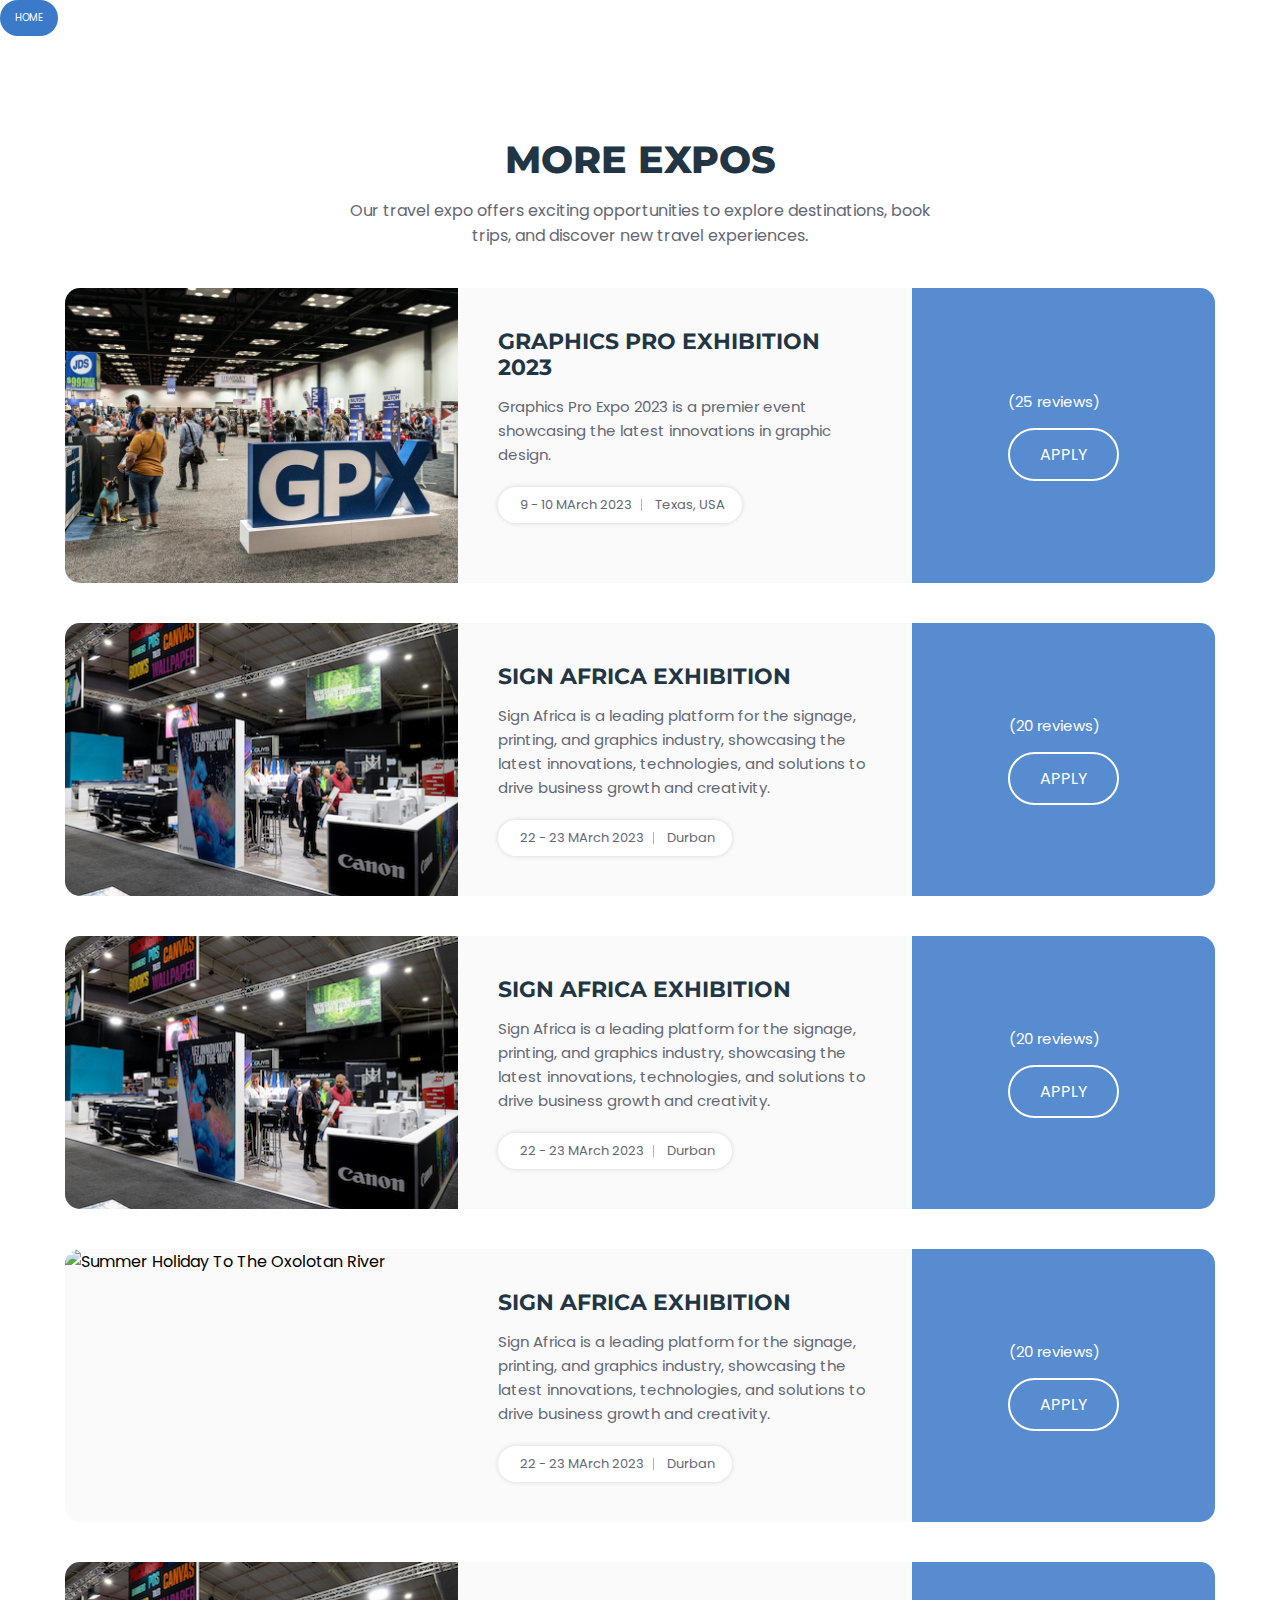
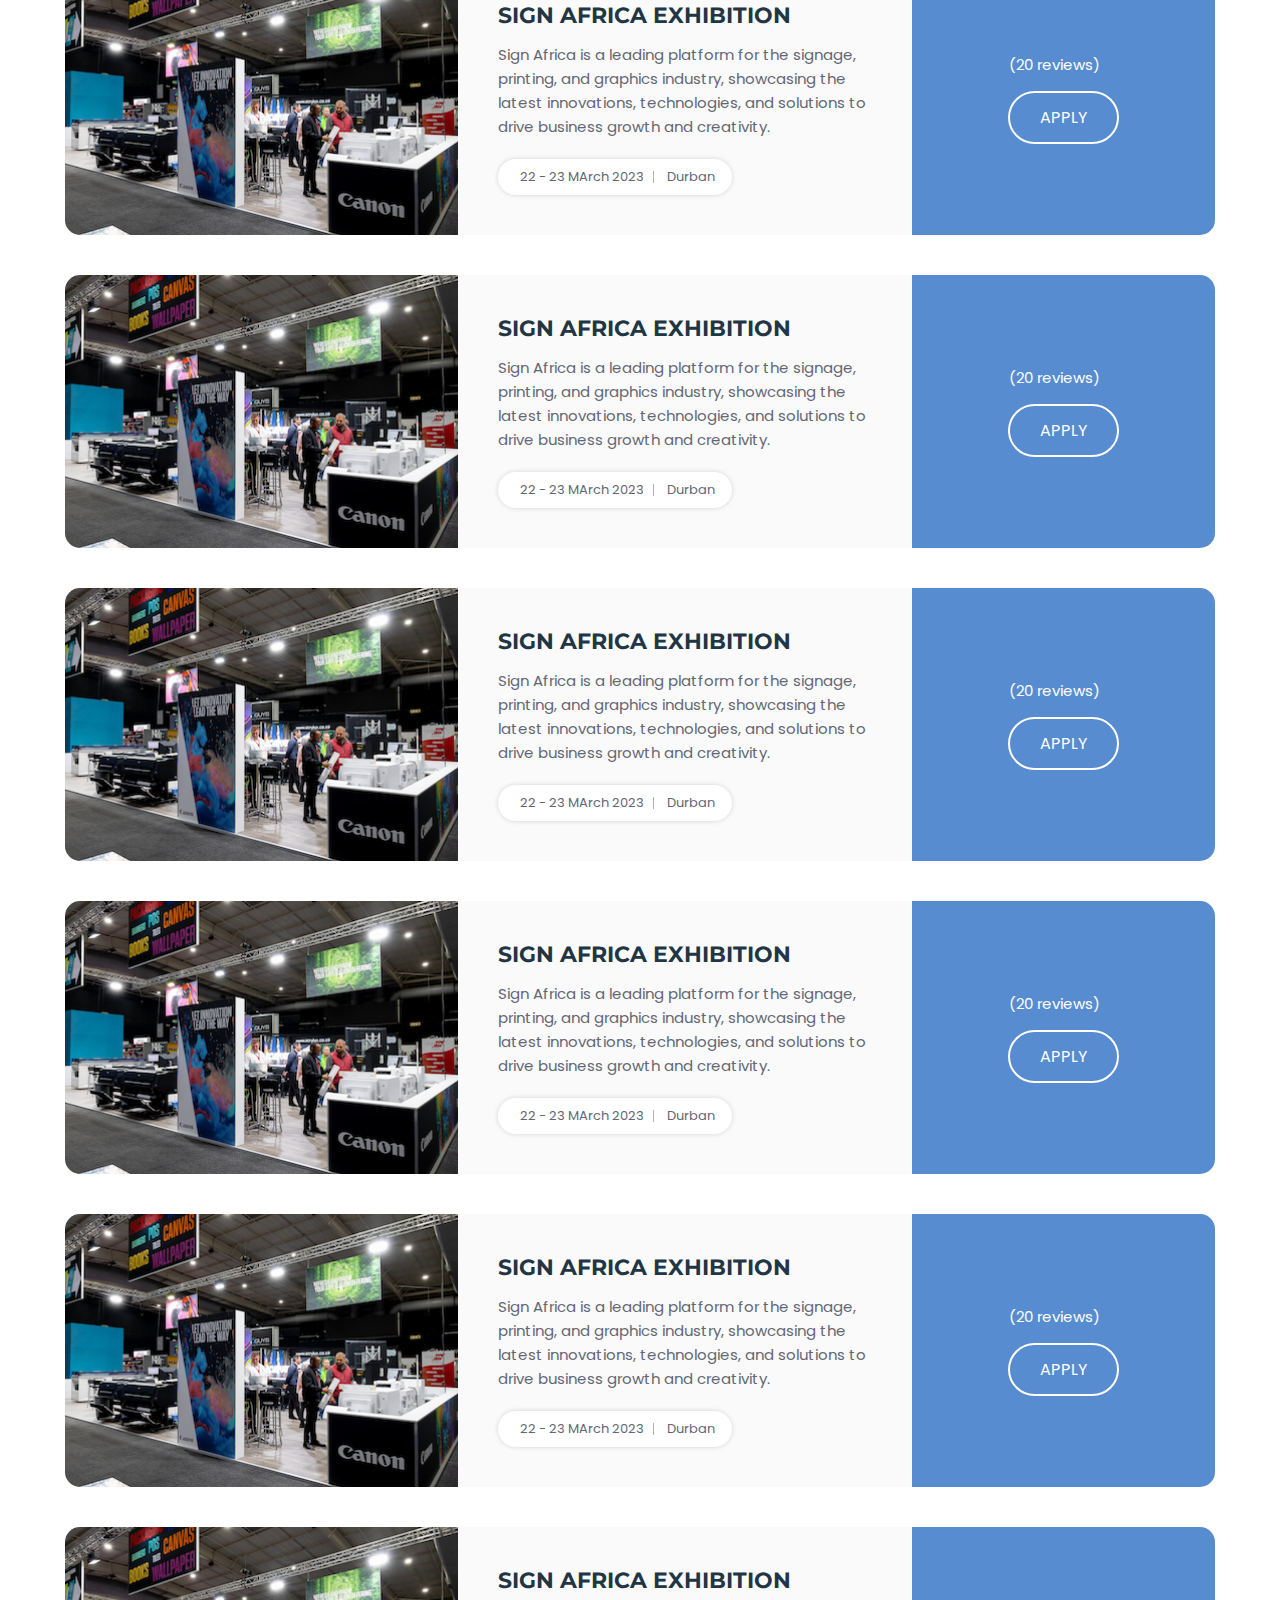
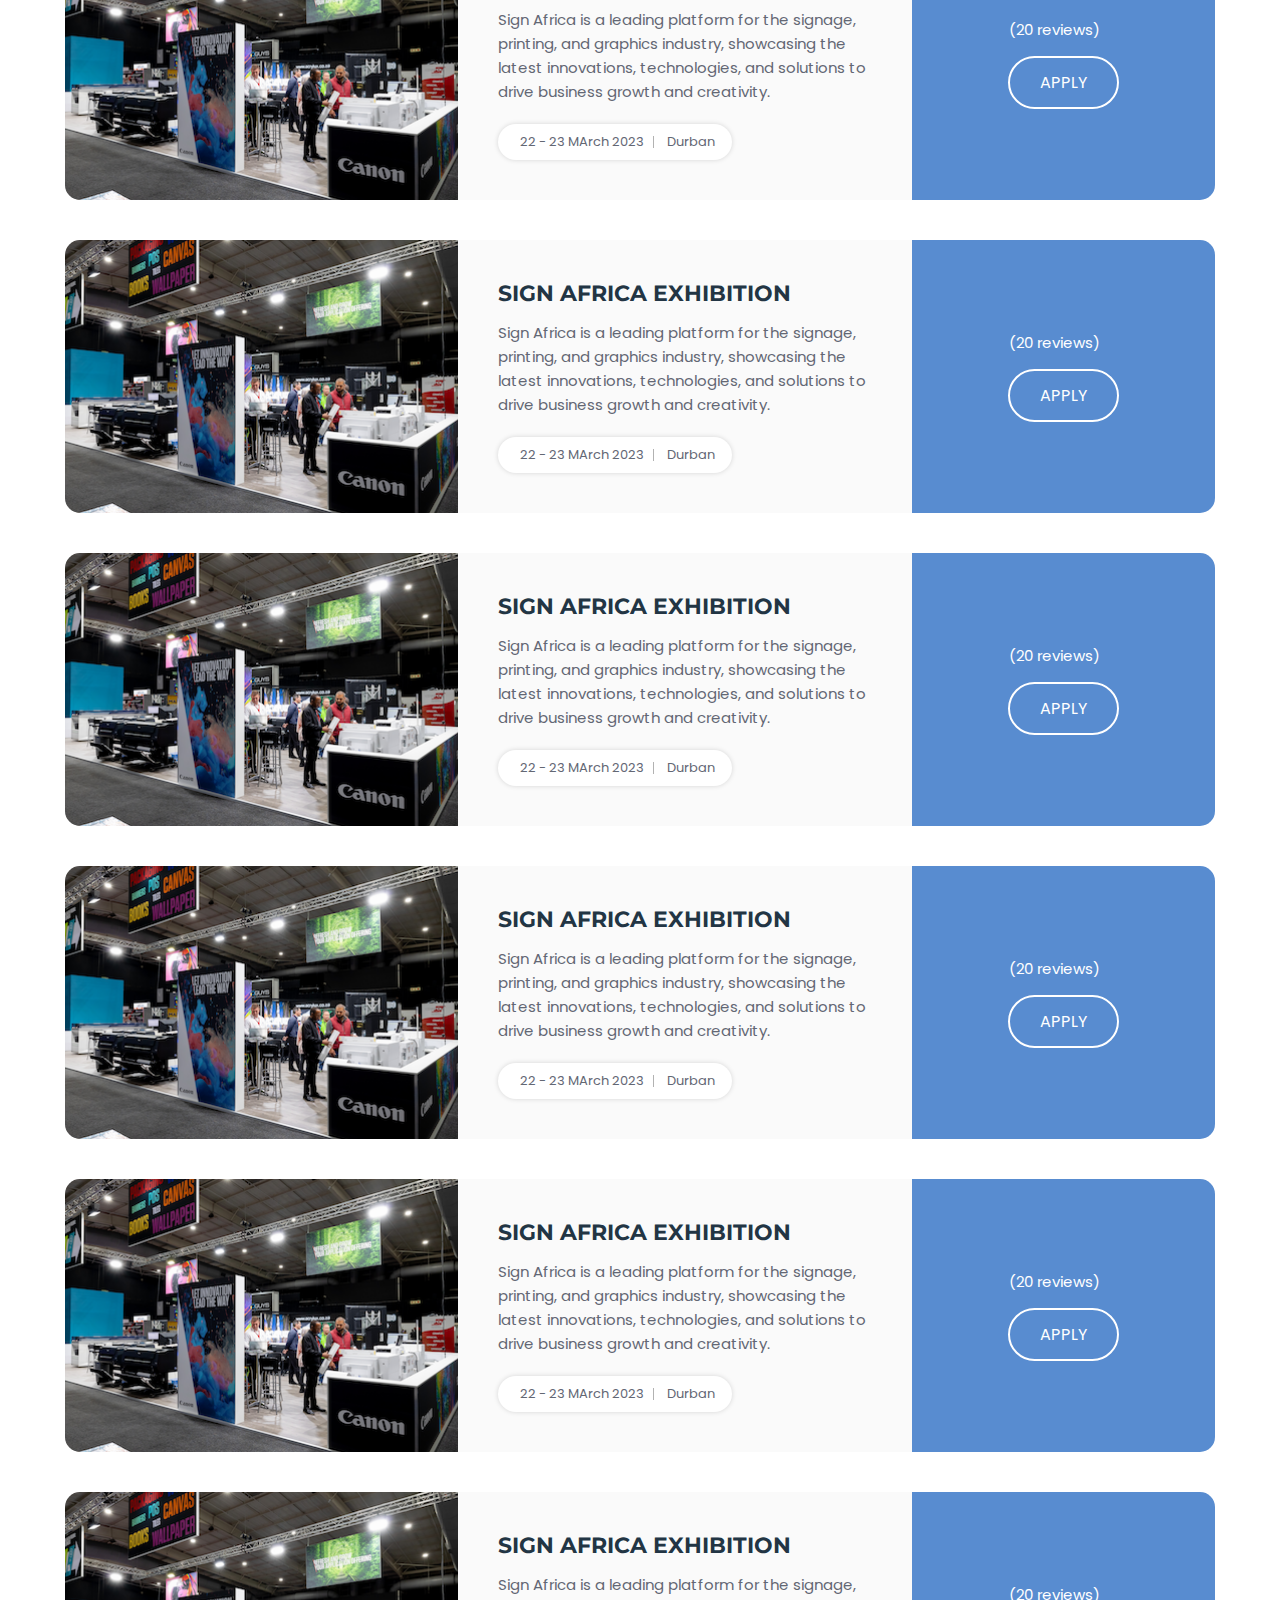
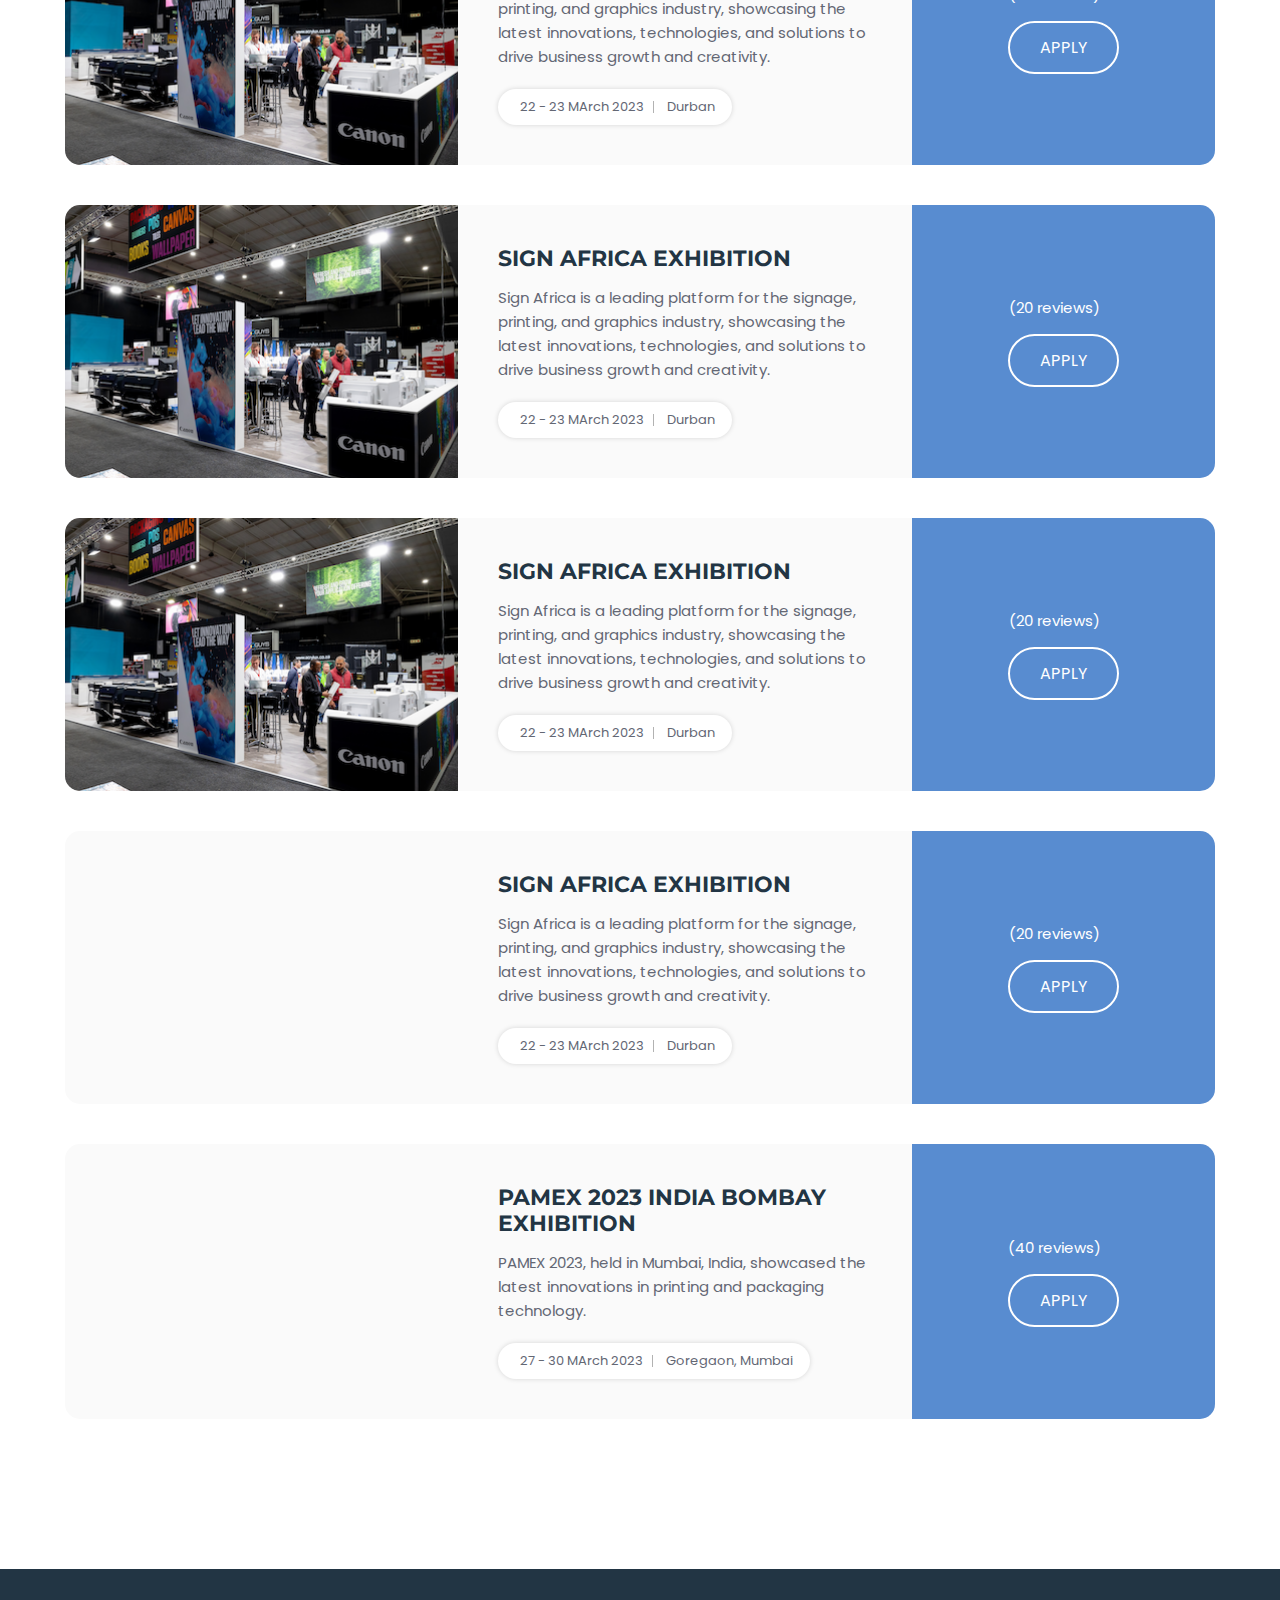
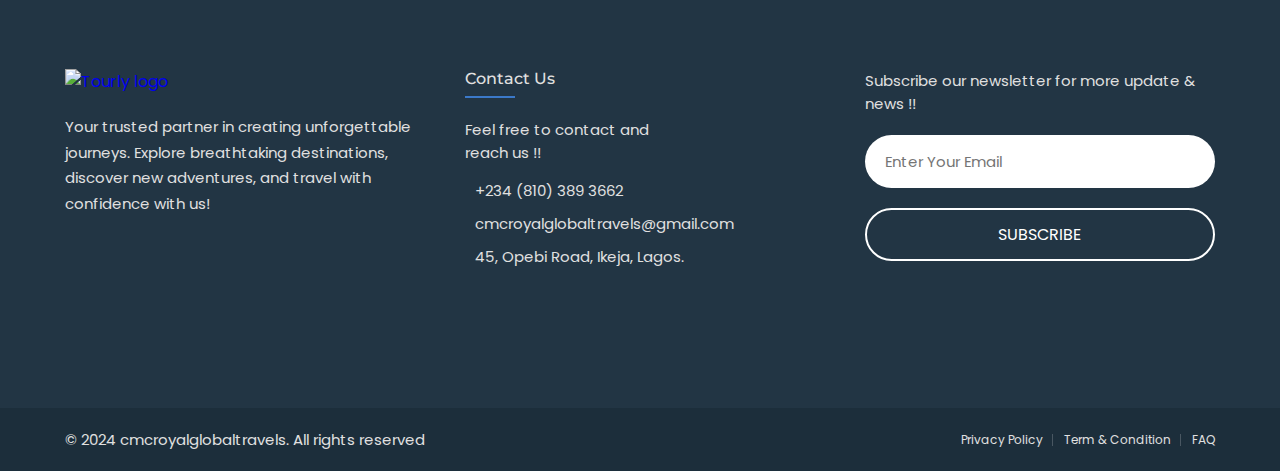
==== commit c27821b7: "Add files via upload" ====
--- a/cmc travels/expos.html
+++ b/cmc travels/expos.html
@@ -15,7 +15,7 @@
   <!-- 
     - custom css link
   -->
-  <link rel="stylesheet" href="./assets/css/style.css">
+  <link rel="stylesheet" href="style.css">
 
   <!-- 
     - google font link
@@ -53,7 +53,7 @@
               <div class="package-card">
 
                 <figure class="card-banner">
-                  <img src="./assets/images/GRAPHICS-PRO-EXPO.jpg" alt="Experience The Great Holiday On Beach" loading="lazy">
+                  <img src="GRAPHICS-PRO-EXPO.jpg" alt="Experience The Great Holiday On Beach" loading="lazy">
                 </figure>
 
                 <div class="card-content">
@@ -115,7 +115,7 @@
               <div class="package-card">
 
                 <figure class="card-banner">
-                  <img src="./assets/images/Canon-South-Africa-Exhibited-Diverse-Printing-Range-At-Sign-Africa-Expo-500x272.png" alt="Summer Holiday To The Oxolotan River" loading="lazy">
+                  <img src="Canon-South-Africa-Exhibited-Diverse-Printing-Range-At-Sign-Africa-Expo-500x272.png" alt="Summer Holiday To The Oxolotan River" loading="lazy">
                 </figure>
 
                 <div class="card-content">
@@ -181,6 +181,995 @@
                 <div class="package-card">
   
                   <figure class="card-banner">
+                    <img src="Canon-South-Africa-Exhibited-Diverse-Printing-Range-At-Sign-Africa-Expo-500x272.png" alt="Summer Holiday To The Oxolotan River" loading="lazy">
+                  </figure>
+  
+                  <div class="card-content">
+  
+                    <h3 class="h3 card-title">Sign Africa Exhibition</h3>
+  
+                    <p class="card-text">
+                      Sign Africa is a leading platform for the signage, printing, and graphics industry, 
+                      showcasing the latest innovations, technologies, and solutions to drive business growth 
+                      and creativity.
+                    </p>
+  
+                    <ul class="card-meta-list">
+  
+                      <li class="card-meta-item">
+                        <div class="meta-box">
+                          <ion-icon name="time"></ion-icon>
+  
+                          <p class="text">22 - 23 MArch 2023</p>
+                        </div>
+                      </li>
+                         
+  
+                      <li class="card-meta-item">
+                        <div class="meta-box">
+                          <ion-icon name="location"></ion-icon>
+  
+                          <p class="text">Durban</p>
+                        </div>
+                      </li>
+  
+                    </ul>
+  
+                  </div>
+  
+                  <div class="card-price">
+  
+                    <div class="wrapper">
+  
+                      <p class="reviews">(20 reviews)</p>
+  
+                      <div class="card-rating">
+                        <ion-icon name="star"></ion-icon>
+                        <ion-icon name="star"></ion-icon>
+                        <ion-icon name="star"></ion-icon>
+                        <ion-icon name="star"></ion-icon>
+                        <ion-icon name="star"></ion-icon>
+                      </div>
+  
+                    </div>
+  
+                   
+  
+                    <a href="wa.me/2348103893662" class="btn btn-secondary">Apply</a>
+  
+                  </div>
+  
+                </div>
+              </li>
+
+
+            <li>
+                <div class="package-card">
+  
+                  <figure class="card-banner">
+                    <img src="canon-South-Africa-Exhibited-Diverse-Printing-Range-At-Sign-Africa-Expo-500x272.png" alt="Summer Holiday To The Oxolotan River" loading="lazy">
+                  </figure>
+  
+                  <div class="card-content">
+  
+                    <h3 class="h3 card-title">Sign Africa Exhibition</h3>
+  
+                    <p class="card-text">
+                      Sign Africa is a leading platform for the signage, printing, and graphics industry, 
+                      showcasing the latest innovations, technologies, and solutions to drive business growth 
+                      and creativity.
+                    </p>
+  
+                    <ul class="card-meta-list">
+  
+                      <li class="card-meta-item">
+                        <div class="meta-box">
+                          <ion-icon name="time"></ion-icon>
+  
+                          <p class="text">22 - 23 MArch 2023</p>
+                        </div>
+                      </li>
+                         
+  
+                      <li class="card-meta-item">
+                        <div class="meta-box">
+                          <ion-icon name="location"></ion-icon>
+  
+                          <p class="text">Durban</p>
+                        </div>
+                      </li>
+  
+                    </ul>
+  
+                  </div>
+  
+                  <div class="card-price">
+  
+                    <div class="wrapper">
+  
+                      <p class="reviews">(20 reviews)</p>
+  
+                      <div class="card-rating">
+                        <ion-icon name="star"></ion-icon>
+                        <ion-icon name="star"></ion-icon>
+                        <ion-icon name="star"></ion-icon>
+                        <ion-icon name="star"></ion-icon>
+                        <ion-icon name="star"></ion-icon>
+                      </div>
+  
+                    </div>
+  
+                   
+  
+                    <a href="wa.me/2348103893662" class="btn btn-secondary">Apply</a>
+                  </div>
+  
+                </div>
+              </li>
+
+
+            <li>
+                <div class="package-card">
+  
+                  <figure class="card-banner">
+                    <img src="Canon-South-Africa-Exhibited-Diverse-Printing-Range-At-Sign-Africa-Expo-500x272.png" alt="Summer Holiday To The Oxolotan River" loading="lazy">
+                  </figure>
+  
+                  <div class="card-content">
+  
+                    <h3 class="h3 card-title">Sign Africa Exhibition</h3>
+  
+                    <p class="card-text">
+                      Sign Africa is a leading platform for the signage, printing, and graphics industry, 
+                      showcasing the latest innovations, technologies, and solutions to drive business growth 
+                      and creativity.
+                    </p>
+  
+                    <ul class="card-meta-list">
+  
+                      <li class="card-meta-item">
+                        <div class="meta-box">
+                          <ion-icon name="time"></ion-icon>
+  
+                          <p class="text">22 - 23 MArch 2023</p>
+                        </div>
+                      </li>
+                         
+  
+                      <li class="card-meta-item">
+                        <div class="meta-box">
+                          <ion-icon name="location"></ion-icon>
+  
+                          <p class="text">Durban</p>
+                        </div>
+                      </li>
+  
+                    </ul>
+  
+                  </div>
+  
+                  <div class="card-price">
+  
+                    <div class="wrapper">
+  
+                      <p class="reviews">(20 reviews)</p>
+  
+                      <div class="card-rating">
+                        <ion-icon name="star"></ion-icon>
+                        <ion-icon name="star"></ion-icon>
+                        <ion-icon name="star"></ion-icon>
+                        <ion-icon name="star"></ion-icon>
+                        <ion-icon name="star"></ion-icon>
+                      </div>
+  
+                    </div>
+  
+                   
+  
+                    <a href="wa.me/2348103893662" class="btn btn-secondary">Apply</a>
+  
+                  </div>
+  
+                </div>
+              </li>
+
+
+            <li>
+                <div class="package-card">
+  
+                  <figure class="card-banner">
+                    <img src="Canon-South-Africa-Exhibited-Diverse-Printing-Range-At-Sign-Africa-Expo-500x272.png" alt="Summer Holiday To The Oxolotan River" loading="lazy">
+                  </figure>
+  
+                  <div class="card-content">
+  
+                    <h3 class="h3 card-title">Sign Africa Exhibition</h3>
+  
+                    <p class="card-text">
+                      Sign Africa is a leading platform for the signage, printing, and graphics industry, 
+                      showcasing the latest innovations, technologies, and solutions to drive business growth 
+                      and creativity.
+                    </p>
+  
+                    <ul class="card-meta-list">
+  
+                      <li class="card-meta-item">
+                        <div class="meta-box">
+                          <ion-icon name="time"></ion-icon>
+  
+                          <p class="text">22 - 23 MArch 2023</p>
+                        </div>
+                      </li>
+                         
+  
+                      <li class="card-meta-item">
+                        <div class="meta-box">
+                          <ion-icon name="location"></ion-icon>
+  
+                          <p class="text">Durban</p>
+                        </div>
+                      </li>
+  
+                    </ul>
+  
+                  </div>
+  
+                  <div class="card-price">
+  
+                    <div class="wrapper">
+  
+                      <p class="reviews">(20 reviews)</p>
+  
+                      <div class="card-rating">
+                        <ion-icon name="star"></ion-icon>
+                        <ion-icon name="star"></ion-icon>
+                        <ion-icon name="star"></ion-icon>
+                        <ion-icon name="star"></ion-icon>
+                        <ion-icon name="star"></ion-icon>
+                      </div>
+  
+                    </div>
+  
+                   
+  
+                    <a href="wa.me/2348103893662" class="btn btn-secondary">Apply</a>
+  
+                  </div>
+  
+                </div>
+              </li>
+
+
+            <li>
+                <div class="package-card">
+  
+                  <figure class="card-banner">
+                    <img src="Canon-South-Africa-Exhibited-Diverse-Printing-Range-At-Sign-Africa-Expo-500x272.png" alt="Summer Holiday To The Oxolotan River" loading="lazy">
+                  </figure>
+  
+                  <div class="card-content">
+  
+                    <h3 class="h3 card-title">Sign Africa Exhibition</h3>
+  
+                    <p class="card-text">
+                      Sign Africa is a leading platform for the signage, printing, and graphics industry, 
+                      showcasing the latest innovations, technologies, and solutions to drive business growth 
+                      and creativity.
+                    </p>
+  
+                    <ul class="card-meta-list">
+  
+                      <li class="card-meta-item">
+                        <div class="meta-box">
+                          <ion-icon name="time"></ion-icon>
+  
+                          <p class="text">22 - 23 MArch 2023</p>
+                        </div>
+                      </li>
+                         
+  
+                      <li class="card-meta-item">
+                        <div class="meta-box">
+                          <ion-icon name="location"></ion-icon>
+  
+                          <p class="text">Durban</p>
+                        </div>
+                      </li>
+  
+                    </ul>
+  
+                  </div>
+  
+                  <div class="card-price">
+  
+                    <div class="wrapper">
+  
+                      <p class="reviews">(20 reviews)</p>
+  
+                      <div class="card-rating">
+                        <ion-icon name="star"></ion-icon>
+                        <ion-icon name="star"></ion-icon>
+                        <ion-icon name="star"></ion-icon>
+                        <ion-icon name="star"></ion-icon>
+                        <ion-icon name="star"></ion-icon>
+                      </div>
+  
+                    </div>
+  
+                   
+  
+                    <a href="wa.me/2348103893662" class="btn btn-secondary">Apply</a>
+  
+                  </div>
+  
+                </div>
+              </li>
+
+
+            <li>
+                <div class="package-card">
+  
+                  <figure class="card-banner">
+                    <img src="Canon-South-Africa-Exhibited-Diverse-Printing-Range-At-Sign-Africa-Expo-500x272.png" alt="Summer Holiday To The Oxolotan River" loading="lazy">
+                  </figure>
+  
+                  <div class="card-content">
+  
+                    <h3 class="h3 card-title">Sign Africa Exhibition</h3>
+  
+                    <p class="card-text">
+                      Sign Africa is a leading platform for the signage, printing, and graphics industry, 
+                      showcasing the latest innovations, technologies, and solutions to drive business growth 
+                      and creativity.
+                    </p>
+  
+                    <ul class="card-meta-list">
+  
+                      <li class="card-meta-item">
+                        <div class="meta-box">
+                          <ion-icon name="time"></ion-icon>
+  
+                          <p class="text">22 - 23 MArch 2023</p>
+                        </div>
+                      </li>
+                         
+  
+                      <li class="card-meta-item">
+                        <div class="meta-box">
+                          <ion-icon name="location"></ion-icon>
+  
+                          <p class="text">Durban</p>
+                        </div>
+                      </li>
+  
+                    </ul>
+  
+                  </div>
+  
+                  <div class="card-price">
+  
+                    <div class="wrapper">
+  
+                      <p class="reviews">(20 reviews)</p>
+  
+                      <div class="card-rating">
+                        <ion-icon name="star"></ion-icon>
+                        <ion-icon name="star"></ion-icon>
+                        <ion-icon name="star"></ion-icon>
+                        <ion-icon name="star"></ion-icon>
+                        <ion-icon name="star"></ion-icon>
+                      </div>
+  
+                    </div>
+  
+                   
+  
+                    <a href="wa.me/2348103893662" class="btn btn-secondary">Apply</a>
+  
+                  </div>
+  
+                </div>
+              </li>
+
+
+            <li>
+                <div class="package-card">
+  
+                  <figure class="card-banner">
+                    <img src="Canon-South-Africa-Exhibited-Diverse-Printing-Range-At-Sign-Africa-Expo-500x272.png" alt="Summer Holiday To The Oxolotan River" loading="lazy">
+                  </figure>
+  
+                  <div class="card-content">
+  
+                    <h3 class="h3 card-title">Sign Africa Exhibition</h3>
+  
+                    <p class="card-text">
+                      Sign Africa is a leading platform for the signage, printing, and graphics industry, 
+                      showcasing the latest innovations, technologies, and solutions to drive business growth 
+                      and creativity.
+                    </p>
+  
+                    <ul class="card-meta-list">
+  
+                      <li class="card-meta-item">
+                        <div class="meta-box">
+                          <ion-icon name="time"></ion-icon>
+  
+                          <p class="text">22 - 23 MArch 2023</p>
+                        </div>
+                      </li>
+                         
+  
+                      <li class="card-meta-item">
+                        <div class="meta-box">
+                          <ion-icon name="location"></ion-icon>
+  
+                          <p class="text">Durban</p>
+                        </div>
+                      </li>
+  
+                    </ul>
+  
+                  </div>
+  
+                  <div class="card-price">
+  
+                    <div class="wrapper">
+  
+                      <p class="reviews">(20 reviews)</p>
+  
+                      <div class="card-rating">
+                        <ion-icon name="star"></ion-icon>
+                        <ion-icon name="star"></ion-icon>
+                        <ion-icon name="star"></ion-icon>
+                        <ion-icon name="star"></ion-icon>
+                        <ion-icon name="star"></ion-icon>
+                      </div>
+  
+                    </div>
+  
+                   
+  
+                    <a href="wa.me/2348103893662" class="btn btn-secondary">Apply</a>
+  
+                  </div>
+  
+                </div>
+              </li>
+
+
+            <li>
+                <div class="package-card">
+  
+                  <figure class="card-banner">
+                    <img src="Canon-South-Africa-Exhibited-Diverse-Printing-Range-At-Sign-Africa-Expo-500x272.png" alt="Summer Holiday To The Oxolotan River" loading="lazy">
+                  </figure>
+  
+                  <div class="card-content">
+  
+                    <h3 class="h3 card-title">Sign Africa Exhibition</h3>
+  
+                    <p class="card-text">
+                      Sign Africa is a leading platform for the signage, printing, and graphics industry, 
+                      showcasing the latest innovations, technologies, and solutions to drive business growth 
+                      and creativity.
+                    </p>
+  
+                    <ul class="card-meta-list">
+  
+                      <li class="card-meta-item">
+                        <div class="meta-box">
+                          <ion-icon name="time"></ion-icon>
+  
+                          <p class="text">22 - 23 MArch 2023</p>
+                        </div>
+                      </li>
+                         
+  
+                      <li class="card-meta-item">
+                        <div class="meta-box">
+                          <ion-icon name="location"></ion-icon>
+  
+                          <p class="text">Durban</p>
+                        </div>
+                      </li>
+  
+                    </ul>
+  
+                  </div>
+  
+                  <div class="card-price">
+  
+                    <div class="wrapper">
+  
+                      <p class="reviews">(20 reviews)</p>
+  
+                      <div class="card-rating">
+                        <ion-icon name="star"></ion-icon>
+                        <ion-icon name="star"></ion-icon>
+                        <ion-icon name="star"></ion-icon>
+                        <ion-icon name="star"></ion-icon>
+                        <ion-icon name="star"></ion-icon>
+                      </div>
+  
+                    </div>
+  
+                   
+  
+                    <a href="wa.me/2348103893662" class="btn btn-secondary">Apply</a>
+  
+                  </div>
+  
+                </div>
+              </li>
+
+
+            <li>
+                <div class="package-card">
+  
+                  <figure class="card-banner">
+                    <img src="Canon-South-Africa-Exhibited-Diverse-Printing-Range-At-Sign-Africa-Expo-500x272.png" alt="Summer Holiday To The Oxolotan River" loading="lazy">
+                  </figure>
+  
+                  <div class="card-content">
+  
+                    <h3 class="h3 card-title">Sign Africa Exhibition</h3>
+  
+                    <p class="card-text">
+                      Sign Africa is a leading platform for the signage, printing, and graphics industry, 
+                      showcasing the latest innovations, technologies, and solutions to drive business growth 
+                      and creativity.
+                    </p>
+  
+                    <ul class="card-meta-list">
+  
+                      <li class="card-meta-item">
+                        <div class="meta-box">
+                          <ion-icon name="time"></ion-icon>
+  
+                          <p class="text">22 - 23 MArch 2023</p>
+                        </div>
+                      </li>
+                         
+  
+                      <li class="card-meta-item">
+                        <div class="meta-box">
+                          <ion-icon name="location"></ion-icon>
+  
+                          <p class="text">Durban</p>
+                        </div>
+                      </li>
+  
+                    </ul>
+  
+                  </div>
+  
+                  <div class="card-price">
+  
+                    <div class="wrapper">
+  
+                      <p class="reviews">(20 reviews)</p>
+  
+                      <div class="card-rating">
+                        <ion-icon name="star"></ion-icon>
+                        <ion-icon name="star"></ion-icon>
+                        <ion-icon name="star"></ion-icon>
+                        <ion-icon name="star"></ion-icon>
+                        <ion-icon name="star"></ion-icon>
+                      </div>
+  
+                    </div>
+  
+                   
+  
+                    <a href="wa.me/2348103893662" class="btn btn-secondary">Apply</a>
+  
+                  </div>
+  
+                </div>
+              </li>
+
+
+            <li>
+                <div class="package-card">
+  
+                  <figure class="card-banner">
+                    <img src="Canon-South-Africa-Exhibited-Diverse-Printing-Range-At-Sign-Africa-Expo-500x272.png" alt="Summer Holiday To The Oxolotan River" loading="lazy">
+                  </figure>
+  
+                  <div class="card-content">
+  
+                    <h3 class="h3 card-title">Sign Africa Exhibition</h3>
+  
+                    <p class="card-text">
+                      Sign Africa is a leading platform for the signage, printing, and graphics industry, 
+                      showcasing the latest innovations, technologies, and solutions to drive business growth 
+                      and creativity.
+                    </p>
+  
+                    <ul class="card-meta-list">
+  
+                      <li class="card-meta-item">
+                        <div class="meta-box">
+                          <ion-icon name="time"></ion-icon>
+  
+                          <p class="text">22 - 23 MArch 2023</p>
+                        </div>
+                      </li>
+                         
+  
+                      <li class="card-meta-item">
+                        <div class="meta-box">
+                          <ion-icon name="location"></ion-icon>
+  
+                          <p class="text">Durban</p>
+                        </div>
+                      </li>
+  
+                    </ul>
+  
+                  </div>
+  
+                  <div class="card-price">
+  
+                    <div class="wrapper">
+  
+                      <p class="reviews">(20 reviews)</p>
+  
+                      <div class="card-rating">
+                        <ion-icon name="star"></ion-icon>
+                        <ion-icon name="star"></ion-icon>
+                        <ion-icon name="star"></ion-icon>
+                        <ion-icon name="star"></ion-icon>
+                        <ion-icon name="star"></ion-icon>
+                      </div>
+  
+                    </div>
+  
+                   
+  
+                    <a href="wa.me/2348103893662" class="btn btn-secondary">Apply</a>
+  
+                  </div>
+  
+                </div>
+              </li>
+
+
+            <li>
+                <div class="package-card">
+  
+                  <figure class="card-banner">
+                    <img src="Canon-South-Africa-Exhibited-Diverse-Printing-Range-At-Sign-Africa-Expo-500x272.png" alt="Summer Holiday To The Oxolotan River" loading="lazy">
+                  </figure>
+  
+                  <div class="card-content">
+  
+                    <h3 class="h3 card-title">Sign Africa Exhibition</h3>
+  
+                    <p class="card-text">
+                      Sign Africa is a leading platform for the signage, printing, and graphics industry, 
+                      showcasing the latest innovations, technologies, and solutions to drive business growth 
+                      and creativity.
+                    </p>
+  
+                    <ul class="card-meta-list">
+  
+                      <li class="card-meta-item">
+                        <div class="meta-box">
+                          <ion-icon name="time"></ion-icon>
+  
+                          <p class="text">22 - 23 MArch 2023</p>
+                        </div>
+                      </li>
+                         
+  
+                      <li class="card-meta-item">
+                        <div class="meta-box">
+                          <ion-icon name="location"></ion-icon>
+  
+                          <p class="text">Durban</p>
+                        </div>
+                      </li>
+  
+                    </ul>
+  
+                  </div>
+  
+                  <div class="card-price">
+  
+                    <div class="wrapper">
+  
+                      <p class="reviews">(20 reviews)</p>
+  
+                      <div class="card-rating">
+                        <ion-icon name="star"></ion-icon>
+                        <ion-icon name="star"></ion-icon>
+                        <ion-icon name="star"></ion-icon>
+                        <ion-icon name="star"></ion-icon>
+                        <ion-icon name="star"></ion-icon>
+                      </div>
+  
+                    </div>
+  
+                   
+  
+                    <a href="wa.me/2348103893662" class="btn btn-secondary">Apply</a>
+  
+                  </div>
+  
+                </div>
+              </li>
+
+
+            <li>
+                <div class="package-card">
+  
+                  <figure class="card-banner">
+                    <img src="Canon-South-Africa-Exhibited-Diverse-Printing-Range-At-Sign-Africa-Expo-500x272.png" alt="Summer Holiday To The Oxolotan River" loading="lazy">
+                  </figure>
+  
+                  <div class="card-content">
+  
+                    <h3 class="h3 card-title">Sign Africa Exhibition</h3>
+  
+                    <p class="card-text">
+                      Sign Africa is a leading platform for the signage, printing, and graphics industry, 
+                      showcasing the latest innovations, technologies, and solutions to drive business growth 
+                      and creativity.
+                    </p>
+  
+                    <ul class="card-meta-list">
+  
+                      <li class="card-meta-item">
+                        <div class="meta-box">
+                          <ion-icon name="time"></ion-icon>
+  
+                          <p class="text">22 - 23 MArch 2023</p>
+                        </div>
+                      </li>
+                         
+  
+                      <li class="card-meta-item">
+                        <div class="meta-box">
+                          <ion-icon name="location"></ion-icon>
+  
+                          <p class="text">Durban</p>
+                        </div>
+                      </li>
+  
+                    </ul>
+  
+                  </div>
+  
+                  <div class="card-price">
+  
+                    <div class="wrapper">
+  
+                      <p class="reviews">(20 reviews)</p>
+  
+                      <div class="card-rating">
+                        <ion-icon name="star"></ion-icon>
+                        <ion-icon name="star"></ion-icon>
+                        <ion-icon name="star"></ion-icon>
+                        <ion-icon name="star"></ion-icon>
+                        <ion-icon name="star"></ion-icon>
+                      </div>
+  
+                    </div>
+  
+                   
+  
+                    <a href="wa.me/2348103893662" class="btn btn-secondary">Apply</a>
+  
+                  </div>
+  
+                </div>
+              </li>
+
+
+            <li>
+                <div class="package-card">
+  
+                  <figure class="card-banner">
+                    <img src="Canon-South-Africa-Exhibited-Diverse-Printing-Range-At-Sign-Africa-Expo-500x272.png" alt="Summer Holiday To The Oxolotan River" loading="lazy">
+                  </figure>
+  
+                  <div class="card-content">
+  
+                    <h3 class="h3 card-title">Sign Africa Exhibition</h3>
+  
+                    <p class="card-text">
+                      Sign Africa is a leading platform for the signage, printing, and graphics industry, 
+                      showcasing the latest innovations, technologies, and solutions to drive business growth 
+                      and creativity.
+                    </p>
+  
+                    <ul class="card-meta-list">
+  
+                      <li class="card-meta-item">
+                        <div class="meta-box">
+                          <ion-icon name="time"></ion-icon>
+  
+                          <p class="text">22 - 23 MArch 2023</p>
+                        </div>
+                      </li>
+                         
+  
+                      <li class="card-meta-item">
+                        <div class="meta-box">
+                          <ion-icon name="location"></ion-icon>
+  
+                          <p class="text">Durban</p>
+                        </div>
+                      </li>
+  
+                    </ul>
+  
+                  </div>
+  
+                  <div class="card-price">
+  
+                    <div class="wrapper">
+  
+                      <p class="reviews">(20 reviews)</p>
+  
+                      <div class="card-rating">
+                        <ion-icon name="star"></ion-icon>
+                        <ion-icon name="star"></ion-icon>
+                        <ion-icon name="star"></ion-icon>
+                        <ion-icon name="star"></ion-icon>
+                        <ion-icon name="star"></ion-icon>
+                      </div>
+  
+                    </div>
+  
+                   
+  
+                    <a href="wa.me/2348103893662" class="btn btn-secondary">Apply</a>
+  
+                  </div>
+  
+                </div>
+              </li>
+
+
+            <li>
+                <div class="package-card">
+  
+                  <figure class="card-banner">
+                    <img src="Canon-South-Africa-Exhibited-Diverse-Printing-Range-At-Sign-Africa-Expo-500x272.png" alt="Summer Holiday To The Oxolotan River" loading="lazy">
+                  </figure>
+  
+                  <div class="card-content">
+  
+                    <h3 class="h3 card-title">Sign Africa Exhibition</h3>
+  
+                    <p class="card-text">
+                      Sign Africa is a leading platform for the signage, printing, and graphics industry, 
+                      showcasing the latest innovations, technologies, and solutions to drive business growth 
+                      and creativity.
+                    </p>
+  
+                    <ul class="card-meta-list">
+  
+                      <li class="card-meta-item">
+                        <div class="meta-box">
+                          <ion-icon name="time"></ion-icon>
+  
+                          <p class="text">22 - 23 MArch 2023</p>
+                        </div>
+                      </li>
+                         
+  
+                      <li class="card-meta-item">
+                        <div class="meta-box">
+                          <ion-icon name="location"></ion-icon>
+  
+                          <p class="text">Durban</p>
+                        </div>
+                      </li>
+  
+                    </ul>
+  
+                  </div>
+  
+                  <div class="card-price">
+  
+                    <div class="wrapper">
+  
+                      <p class="reviews">(20 reviews)</p>
+  
+                      <div class="card-rating">
+                        <ion-icon name="star"></ion-icon>
+                        <ion-icon name="star"></ion-icon>
+                        <ion-icon name="star"></ion-icon>
+                        <ion-icon name="star"></ion-icon>
+                        <ion-icon name="star"></ion-icon>
+                      </div>
+  
+                    </div>
+  
+                   
+  
+                    <a href="wa.me/2348103893662" class="btn btn-secondary">Apply</a>
+  
+                  </div>
+  
+                </div>
+              </li>
+
+
+            <li>
+                <div class="package-card">
+  
+                  <figure class="card-banner">
+                    <img src="Canon-South-Africa-Exhibited-Diverse-Printing-Range-At-Sign-Africa-Expo-500x272.png" alt="Summer Holiday To The Oxolotan River" loading="lazy">
+                  </figure>
+  
+                  <div class="card-content">
+  
+                    <h3 class="h3 card-title">Sign Africa Exhibition</h3>
+  
+                    <p class="card-text">
+                      Sign Africa is a leading platform for the signage, printing, and graphics industry, 
+                      showcasing the latest innovations, technologies, and solutions to drive business growth 
+                      and creativity.
+                    </p>
+  
+                    <ul class="card-meta-list">
+  
+                      <li class="card-meta-item">
+                        <div class="meta-box">
+                          <ion-icon name="time"></ion-icon>
+  
+                          <p class="text">22 - 23 MArch 2023</p>
+                        </div>
+                      </li>
+                         
+  
+                      <li class="card-meta-item">
+                        <div class="meta-box">
+                          <ion-icon name="location"></ion-icon>
+  
+                          <p class="text">Durban</p>
+                        </div>
+                      </li>
+  
+                    </ul>
+  
+                  </div>
+  
+                  <div class="card-price">
+  
+                    <div class="wrapper">
+  
+                      <p class="reviews">(20 reviews)</p>
+  
+                      <div class="card-rating">
+                        <ion-icon name="star"></ion-icon>
+                        <ion-icon name="star"></ion-icon>
+                        <ion-icon name="star"></ion-icon>
+                        <ion-icon name="star"></ion-icon>
+                        <ion-icon name="star"></ion-icon>
+                      </div>
+  
+                    </div>
+  
+                   
+  
+                    <a href="wa.me/2348103893662" class="btn btn-secondary">Apply</a>
+  
+                  </div>
+  
+                </div>
+              </li>
+
+
+            <li>
+                <div class="package-card">
+  
+                  <figure class="card-banner">
                     <img src="./assets/images/Canon-South-Africa-Exhibited-Diverse-Printing-Range-At-Sign-Africa-Expo-500x272.png" alt="Summer Holiday To The Oxolotan River" loading="lazy">
                   </figure>
   
@@ -242,1000 +1231,11 @@
                 </div>
               </li>
 
-
-            <li>
-                <div class="package-card">
-  
-                  <figure class="card-banner">
-                    <img src="./assets/images/Canon-South-Africa-Exhibited-Diverse-Printing-Range-At-Sign-Africa-Expo-500x272.png" alt="Summer Holiday To The Oxolotan River" loading="lazy">
-                  </figure>
-  
-                  <div class="card-content">
-  
-                    <h3 class="h3 card-title">Sign Africa Exhibition</h3>
-  
-                    <p class="card-text">
-                      Sign Africa is a leading platform for the signage, printing, and graphics industry, 
-                      showcasing the latest innovations, technologies, and solutions to drive business growth 
-                      and creativity.
-                    </p>
-  
-                    <ul class="card-meta-list">
-  
-                      <li class="card-meta-item">
-                        <div class="meta-box">
-                          <ion-icon name="time"></ion-icon>
-  
-                          <p class="text">22 - 23 MArch 2023</p>
-                        </div>
-                      </li>
-                         
-  
-                      <li class="card-meta-item">
-                        <div class="meta-box">
-                          <ion-icon name="location"></ion-icon>
-  
-                          <p class="text">Durban</p>
-                        </div>
-                      </li>
-  
-                    </ul>
-  
-                  </div>
-  
-                  <div class="card-price">
-  
-                    <div class="wrapper">
-  
-                      <p class="reviews">(20 reviews)</p>
-  
-                      <div class="card-rating">
-                        <ion-icon name="star"></ion-icon>
-                        <ion-icon name="star"></ion-icon>
-                        <ion-icon name="star"></ion-icon>
-                        <ion-icon name="star"></ion-icon>
-                        <ion-icon name="star"></ion-icon>
-                      </div>
-  
-                    </div>
-  
-                   
-  
-                    <a href="wa.me/2348103893662" class="btn btn-secondary">Apply</a>
-                  </div>
-  
-                </div>
-              </li>
-
-
-            <li>
-                <div class="package-card">
-  
-                  <figure class="card-banner">
-                    <img src="./assets/images/Canon-South-Africa-Exhibited-Diverse-Printing-Range-At-Sign-Africa-Expo-500x272.png" alt="Summer Holiday To The Oxolotan River" loading="lazy">
-                  </figure>
-  
-                  <div class="card-content">
-  
-                    <h3 class="h3 card-title">Sign Africa Exhibition</h3>
-  
-                    <p class="card-text">
-                      Sign Africa is a leading platform for the signage, printing, and graphics industry, 
-                      showcasing the latest innovations, technologies, and solutions to drive business growth 
-                      and creativity.
-                    </p>
-  
-                    <ul class="card-meta-list">
-  
-                      <li class="card-meta-item">
-                        <div class="meta-box">
-                          <ion-icon name="time"></ion-icon>
-  
-                          <p class="text">22 - 23 MArch 2023</p>
-                        </div>
-                      </li>
-                         
-  
-                      <li class="card-meta-item">
-                        <div class="meta-box">
-                          <ion-icon name="location"></ion-icon>
-  
-                          <p class="text">Durban</p>
-                        </div>
-                      </li>
-  
-                    </ul>
-  
-                  </div>
-  
-                  <div class="card-price">
-  
-                    <div class="wrapper">
-  
-                      <p class="reviews">(20 reviews)</p>
-  
-                      <div class="card-rating">
-                        <ion-icon name="star"></ion-icon>
-                        <ion-icon name="star"></ion-icon>
-                        <ion-icon name="star"></ion-icon>
-                        <ion-icon name="star"></ion-icon>
-                        <ion-icon name="star"></ion-icon>
-                      </div>
-  
-                    </div>
-  
-                   
-  
-                    <a href="wa.me/2348103893662" class="btn btn-secondary">Apply</a>
-  
-                  </div>
-  
-                </div>
-              </li>
-
-
-            <li>
-                <div class="package-card">
-  
-                  <figure class="card-banner">
-                    <img src="./assets/images/Canon-South-Africa-Exhibited-Diverse-Printing-Range-At-Sign-Africa-Expo-500x272.png" alt="Summer Holiday To The Oxolotan River" loading="lazy">
-                  </figure>
-  
-                  <div class="card-content">
-  
-                    <h3 class="h3 card-title">Sign Africa Exhibition</h3>
-  
-                    <p class="card-text">
-                      Sign Africa is a leading platform for the signage, printing, and graphics industry, 
-                      showcasing the latest innovations, technologies, and solutions to drive business growth 
-                      and creativity.
-                    </p>
-  
-                    <ul class="card-meta-list">
-  
-                      <li class="card-meta-item">
-                        <div class="meta-box">
-                          <ion-icon name="time"></ion-icon>
-  
-                          <p class="text">22 - 23 MArch 2023</p>
-                        </div>
-                      </li>
-                         
-  
-                      <li class="card-meta-item">
-                        <div class="meta-box">
-                          <ion-icon name="location"></ion-icon>
-  
-                          <p class="text">Durban</p>
-                        </div>
-                      </li>
-  
-                    </ul>
-  
-                  </div>
-  
-                  <div class="card-price">
-  
-                    <div class="wrapper">
-  
-                      <p class="reviews">(20 reviews)</p>
-  
-                      <div class="card-rating">
-                        <ion-icon name="star"></ion-icon>
-                        <ion-icon name="star"></ion-icon>
-                        <ion-icon name="star"></ion-icon>
-                        <ion-icon name="star"></ion-icon>
-                        <ion-icon name="star"></ion-icon>
-                      </div>
-  
-                    </div>
-  
-                   
-  
-                    <a href="wa.me/2348103893662" class="btn btn-secondary">Apply</a>
-  
-                  </div>
-  
-                </div>
-              </li>
-
-
-            <li>
-                <div class="package-card">
-  
-                  <figure class="card-banner">
-                    <img src="./assets/images/Canon-South-Africa-Exhibited-Diverse-Printing-Range-At-Sign-Africa-Expo-500x272.png" alt="Summer Holiday To The Oxolotan River" loading="lazy">
-                  </figure>
-  
-                  <div class="card-content">
-  
-                    <h3 class="h3 card-title">Sign Africa Exhibition</h3>
-  
-                    <p class="card-text">
-                      Sign Africa is a leading platform for the signage, printing, and graphics industry, 
-                      showcasing the latest innovations, technologies, and solutions to drive business growth 
-                      and creativity.
-                    </p>
-  
-                    <ul class="card-meta-list">
-  
-                      <li class="card-meta-item">
-                        <div class="meta-box">
-                          <ion-icon name="time"></ion-icon>
-  
-                          <p class="text">22 - 23 MArch 2023</p>
-                        </div>
-                      </li>
-                         
-  
-                      <li class="card-meta-item">
-                        <div class="meta-box">
-                          <ion-icon name="location"></ion-icon>
-  
-                          <p class="text">Durban</p>
-                        </div>
-                      </li>
-  
-                    </ul>
-  
-                  </div>
-  
-                  <div class="card-price">
-  
-                    <div class="wrapper">
-  
-                      <p class="reviews">(20 reviews)</p>
-  
-                      <div class="card-rating">
-                        <ion-icon name="star"></ion-icon>
-                        <ion-icon name="star"></ion-icon>
-                        <ion-icon name="star"></ion-icon>
-                        <ion-icon name="star"></ion-icon>
-                        <ion-icon name="star"></ion-icon>
-                      </div>
-  
-                    </div>
-  
-                   
-  
-                    <a href="wa.me/2348103893662" class="btn btn-secondary">Apply</a>
-  
-                  </div>
-  
-                </div>
-              </li>
-
-
-            <li>
-                <div class="package-card">
-  
-                  <figure class="card-banner">
-                    <img src="./assets/images/Canon-South-Africa-Exhibited-Diverse-Printing-Range-At-Sign-Africa-Expo-500x272.png" alt="Summer Holiday To The Oxolotan River" loading="lazy">
-                  </figure>
-  
-                  <div class="card-content">
-  
-                    <h3 class="h3 card-title">Sign Africa Exhibition</h3>
-  
-                    <p class="card-text">
-                      Sign Africa is a leading platform for the signage, printing, and graphics industry, 
-                      showcasing the latest innovations, technologies, and solutions to drive business growth 
-                      and creativity.
-                    </p>
-  
-                    <ul class="card-meta-list">
-  
-                      <li class="card-meta-item">
-                        <div class="meta-box">
-                          <ion-icon name="time"></ion-icon>
-  
-                          <p class="text">22 - 23 MArch 2023</p>
-                        </div>
-                      </li>
-                         
-  
-                      <li class="card-meta-item">
-                        <div class="meta-box">
-                          <ion-icon name="location"></ion-icon>
-  
-                          <p class="text">Durban</p>
-                        </div>
-                      </li>
-  
-                    </ul>
-  
-                  </div>
-  
-                  <div class="card-price">
-  
-                    <div class="wrapper">
-  
-                      <p class="reviews">(20 reviews)</p>
-  
-                      <div class="card-rating">
-                        <ion-icon name="star"></ion-icon>
-                        <ion-icon name="star"></ion-icon>
-                        <ion-icon name="star"></ion-icon>
-                        <ion-icon name="star"></ion-icon>
-                        <ion-icon name="star"></ion-icon>
-                      </div>
-  
-                    </div>
-  
-                   
-  
-                    <a href="wa.me/2348103893662" class="btn btn-secondary">Apply</a>
-  
-                  </div>
-  
-                </div>
-              </li>
-
-
-            <li>
-                <div class="package-card">
-  
-                  <figure class="card-banner">
-                    <img src="./assets/images/Canon-South-Africa-Exhibited-Diverse-Printing-Range-At-Sign-Africa-Expo-500x272.png" alt="Summer Holiday To The Oxolotan River" loading="lazy">
-                  </figure>
-  
-                  <div class="card-content">
-  
-                    <h3 class="h3 card-title">Sign Africa Exhibition</h3>
-  
-                    <p class="card-text">
-                      Sign Africa is a leading platform for the signage, printing, and graphics industry, 
-                      showcasing the latest innovations, technologies, and solutions to drive business growth 
-                      and creativity.
-                    </p>
-  
-                    <ul class="card-meta-list">
-  
-                      <li class="card-meta-item">
-                        <div class="meta-box">
-                          <ion-icon name="time"></ion-icon>
-  
-                          <p class="text">22 - 23 MArch 2023</p>
-                        </div>
-                      </li>
-                         
-  
-                      <li class="card-meta-item">
-                        <div class="meta-box">
-                          <ion-icon name="location"></ion-icon>
-  
-                          <p class="text">Durban</p>
-                        </div>
-                      </li>
-  
-                    </ul>
-  
-                  </div>
-  
-                  <div class="card-price">
-  
-                    <div class="wrapper">
-  
-                      <p class="reviews">(20 reviews)</p>
-  
-                      <div class="card-rating">
-                        <ion-icon name="star"></ion-icon>
-                        <ion-icon name="star"></ion-icon>
-                        <ion-icon name="star"></ion-icon>
-                        <ion-icon name="star"></ion-icon>
-                        <ion-icon name="star"></ion-icon>
-                      </div>
-  
-                    </div>
-  
-                   
-  
-                    <a href="wa.me/2348103893662" class="btn btn-secondary">Apply</a>
-  
-                  </div>
-  
-                </div>
-              </li>
-
-
-            <li>
-                <div class="package-card">
-  
-                  <figure class="card-banner">
-                    <img src="./assets/images/Canon-South-Africa-Exhibited-Diverse-Printing-Range-At-Sign-Africa-Expo-500x272.png" alt="Summer Holiday To The Oxolotan River" loading="lazy">
-                  </figure>
-  
-                  <div class="card-content">
-  
-                    <h3 class="h3 card-title">Sign Africa Exhibition</h3>
-  
-                    <p class="card-text">
-                      Sign Africa is a leading platform for the signage, printing, and graphics industry, 
-                      showcasing the latest innovations, technologies, and solutions to drive business growth 
-                      and creativity.
-                    </p>
-  
-                    <ul class="card-meta-list">
-  
-                      <li class="card-meta-item">
-                        <div class="meta-box">
-                          <ion-icon name="time"></ion-icon>
-  
-                          <p class="text">22 - 23 MArch 2023</p>
-                        </div>
-                      </li>
-                         
-  
-                      <li class="card-meta-item">
-                        <div class="meta-box">
-                          <ion-icon name="location"></ion-icon>
-  
-                          <p class="text">Durban</p>
-                        </div>
-                      </li>
-  
-                    </ul>
-  
-                  </div>
-  
-                  <div class="card-price">
-  
-                    <div class="wrapper">
-  
-                      <p class="reviews">(20 reviews)</p>
-  
-                      <div class="card-rating">
-                        <ion-icon name="star"></ion-icon>
-                        <ion-icon name="star"></ion-icon>
-                        <ion-icon name="star"></ion-icon>
-                        <ion-icon name="star"></ion-icon>
-                        <ion-icon name="star"></ion-icon>
-                      </div>
-  
-                    </div>
-  
-                   
-  
-                    <a href="wa.me/2348103893662" class="btn btn-secondary">Apply</a>
-  
-                  </div>
-  
-                </div>
-              </li>
-
-
-            <li>
-                <div class="package-card">
-  
-                  <figure class="card-banner">
-                    <img src="./assets/images/Canon-South-Africa-Exhibited-Diverse-Printing-Range-At-Sign-Africa-Expo-500x272.png" alt="Summer Holiday To The Oxolotan River" loading="lazy">
-                  </figure>
-  
-                  <div class="card-content">
-  
-                    <h3 class="h3 card-title">Sign Africa Exhibition</h3>
-  
-                    <p class="card-text">
-                      Sign Africa is a leading platform for the signage, printing, and graphics industry, 
-                      showcasing the latest innovations, technologies, and solutions to drive business growth 
-                      and creativity.
-                    </p>
-  
-                    <ul class="card-meta-list">
-  
-                      <li class="card-meta-item">
-                        <div class="meta-box">
-                          <ion-icon name="time"></ion-icon>
-  
-                          <p class="text">22 - 23 MArch 2023</p>
-                        </div>
-                      </li>
-                         
-  
-                      <li class="card-meta-item">
-                        <div class="meta-box">
-                          <ion-icon name="location"></ion-icon>
-  
-                          <p class="text">Durban</p>
-                        </div>
-                      </li>
-  
-                    </ul>
-  
-                  </div>
-  
-                  <div class="card-price">
-  
-                    <div class="wrapper">
-  
-                      <p class="reviews">(20 reviews)</p>
-  
-                      <div class="card-rating">
-                        <ion-icon name="star"></ion-icon>
-                        <ion-icon name="star"></ion-icon>
-                        <ion-icon name="star"></ion-icon>
-                        <ion-icon name="star"></ion-icon>
-                        <ion-icon name="star"></ion-icon>
-                      </div>
-  
-                    </div>
-  
-                   
-  
-                    <a href="wa.me/2348103893662" class="btn btn-secondary">Apply</a>
-  
-                  </div>
-  
-                </div>
-              </li>
-
-
-            <li>
-                <div class="package-card">
-  
-                  <figure class="card-banner">
-                    <img src="./assets/images/Canon-South-Africa-Exhibited-Diverse-Printing-Range-At-Sign-Africa-Expo-500x272.png" alt="Summer Holiday To The Oxolotan River" loading="lazy">
-                  </figure>
-  
-                  <div class="card-content">
-  
-                    <h3 class="h3 card-title">Sign Africa Exhibition</h3>
-  
-                    <p class="card-text">
-                      Sign Africa is a leading platform for the signage, printing, and graphics industry, 
-                      showcasing the latest innovations, technologies, and solutions to drive business growth 
-                      and creativity.
-                    </p>
-  
-                    <ul class="card-meta-list">
-  
-                      <li class="card-meta-item">
-                        <div class="meta-box">
-                          <ion-icon name="time"></ion-icon>
-  
-                          <p class="text">22 - 23 MArch 2023</p>
-                        </div>
-                      </li>
-                         
-  
-                      <li class="card-meta-item">
-                        <div class="meta-box">
-                          <ion-icon name="location"></ion-icon>
-  
-                          <p class="text">Durban</p>
-                        </div>
-                      </li>
-  
-                    </ul>
-  
-                  </div>
-  
-                  <div class="card-price">
-  
-                    <div class="wrapper">
-  
-                      <p class="reviews">(20 reviews)</p>
-  
-                      <div class="card-rating">
-                        <ion-icon name="star"></ion-icon>
-                        <ion-icon name="star"></ion-icon>
-                        <ion-icon name="star"></ion-icon>
-                        <ion-icon name="star"></ion-icon>
-                        <ion-icon name="star"></ion-icon>
-                      </div>
-  
-                    </div>
-  
-                   
-  
-                    <a href="wa.me/2348103893662" class="btn btn-secondary">Apply</a>
-  
-                  </div>
-  
-                </div>
-              </li>
-
-
-            <li>
-                <div class="package-card">
-  
-                  <figure class="card-banner">
-                    <img src="./assets/images/Canon-South-Africa-Exhibited-Diverse-Printing-Range-At-Sign-Africa-Expo-500x272.png" alt="Summer Holiday To The Oxolotan River" loading="lazy">
-                  </figure>
-  
-                  <div class="card-content">
-  
-                    <h3 class="h3 card-title">Sign Africa Exhibition</h3>
-  
-                    <p class="card-text">
-                      Sign Africa is a leading platform for the signage, printing, and graphics industry, 
-                      showcasing the latest innovations, technologies, and solutions to drive business growth 
-                      and creativity.
-                    </p>
-  
-                    <ul class="card-meta-list">
-  
-                      <li class="card-meta-item">
-                        <div class="meta-box">
-                          <ion-icon name="time"></ion-icon>
-  
-                          <p class="text">22 - 23 MArch 2023</p>
-                        </div>
-                      </li>
-                         
-  
-                      <li class="card-meta-item">
-                        <div class="meta-box">
-                          <ion-icon name="location"></ion-icon>
-  
-                          <p class="text">Durban</p>
-                        </div>
-                      </li>
-  
-                    </ul>
-  
-                  </div>
-  
-                  <div class="card-price">
-  
-                    <div class="wrapper">
-  
-                      <p class="reviews">(20 reviews)</p>
-  
-                      <div class="card-rating">
-                        <ion-icon name="star"></ion-icon>
-                        <ion-icon name="star"></ion-icon>
-                        <ion-icon name="star"></ion-icon>
-                        <ion-icon name="star"></ion-icon>
-                        <ion-icon name="star"></ion-icon>
-                      </div>
-  
-                    </div>
-  
-                   
-  
-                    <a href="wa.me/2348103893662" class="btn btn-secondary">Apply</a>
-  
-                  </div>
-  
-                </div>
-              </li>
-
-
-            <li>
-                <div class="package-card">
-  
-                  <figure class="card-banner">
-                    <img src="./assets/images/Canon-South-Africa-Exhibited-Diverse-Printing-Range-At-Sign-Africa-Expo-500x272.png" alt="Summer Holiday To The Oxolotan River" loading="lazy">
-                  </figure>
-  
-                  <div class="card-content">
-  
-                    <h3 class="h3 card-title">Sign Africa Exhibition</h3>
-  
-                    <p class="card-text">
-                      Sign Africa is a leading platform for the signage, printing, and graphics industry, 
-                      showcasing the latest innovations, technologies, and solutions to drive business growth 
-                      and creativity.
-                    </p>
-  
-                    <ul class="card-meta-list">
-  
-                      <li class="card-meta-item">
-                        <div class="meta-box">
-                          <ion-icon name="time"></ion-icon>
-  
-                          <p class="text">22 - 23 MArch 2023</p>
-                        </div>
-                      </li>
-                         
-  
-                      <li class="card-meta-item">
-                        <div class="meta-box">
-                          <ion-icon name="location"></ion-icon>
-  
-                          <p class="text">Durban</p>
-                        </div>
-                      </li>
-  
-                    </ul>
-  
-                  </div>
-  
-                  <div class="card-price">
-  
-                    <div class="wrapper">
-  
-                      <p class="reviews">(20 reviews)</p>
-  
-                      <div class="card-rating">
-                        <ion-icon name="star"></ion-icon>
-                        <ion-icon name="star"></ion-icon>
-                        <ion-icon name="star"></ion-icon>
-                        <ion-icon name="star"></ion-icon>
-                        <ion-icon name="star"></ion-icon>
-                      </div>
-  
-                    </div>
-  
-                   
-  
-                    <a href="wa.me/2348103893662" class="btn btn-secondary">Apply</a>
-  
-                  </div>
-  
-                </div>
-              </li>
-
-
-            <li>
-                <div class="package-card">
-  
-                  <figure class="card-banner">
-                    <img src="./assets/images/Canon-South-Africa-Exhibited-Diverse-Printing-Range-At-Sign-Africa-Expo-500x272.png" alt="Summer Holiday To The Oxolotan River" loading="lazy">
-                  </figure>
-  
-                  <div class="card-content">
-  
-                    <h3 class="h3 card-title">Sign Africa Exhibition</h3>
-  
-                    <p class="card-text">
-                      Sign Africa is a leading platform for the signage, printing, and graphics industry, 
-                      showcasing the latest innovations, technologies, and solutions to drive business growth 
-                      and creativity.
-                    </p>
-  
-                    <ul class="card-meta-list">
-  
-                      <li class="card-meta-item">
-                        <div class="meta-box">
-                          <ion-icon name="time"></ion-icon>
-  
-                          <p class="text">22 - 23 MArch 2023</p>
-                        </div>
-                      </li>
-                         
-  
-                      <li class="card-meta-item">
-                        <div class="meta-box">
-                          <ion-icon name="location"></ion-icon>
-  
-                          <p class="text">Durban</p>
-                        </div>
-                      </li>
-  
-                    </ul>
-  
-                  </div>
-  
-                  <div class="card-price">
-  
-                    <div class="wrapper">
-  
-                      <p class="reviews">(20 reviews)</p>
-  
-                      <div class="card-rating">
-                        <ion-icon name="star"></ion-icon>
-                        <ion-icon name="star"></ion-icon>
-                        <ion-icon name="star"></ion-icon>
-                        <ion-icon name="star"></ion-icon>
-                        <ion-icon name="star"></ion-icon>
-                      </div>
-  
-                    </div>
-  
-                   
-  
-                    <a href="wa.me/2348103893662" class="btn btn-secondary">Apply</a>
-  
-                  </div>
-  
-                </div>
-              </li>
-
-
-            <li>
-                <div class="package-card">
-  
-                  <figure class="card-banner">
-                    <img src="./assets/images/Canon-South-Africa-Exhibited-Diverse-Printing-Range-At-Sign-Africa-Expo-500x272.png" alt="Summer Holiday To The Oxolotan River" loading="lazy">
-                  </figure>
-  
-                  <div class="card-content">
-  
-                    <h3 class="h3 card-title">Sign Africa Exhibition</h3>
-  
-                    <p class="card-text">
-                      Sign Africa is a leading platform for the signage, printing, and graphics industry, 
-                      showcasing the latest innovations, technologies, and solutions to drive business growth 
-                      and creativity.
-                    </p>
-  
-                    <ul class="card-meta-list">
-  
-                      <li class="card-meta-item">
-                        <div class="meta-box">
-                          <ion-icon name="time"></ion-icon>
-  
-                          <p class="text">22 - 23 MArch 2023</p>
-                        </div>
-                      </li>
-                         
-  
-                      <li class="card-meta-item">
-                        <div class="meta-box">
-                          <ion-icon name="location"></ion-icon>
-  
-                          <p class="text">Durban</p>
-                        </div>
-                      </li>
-  
-                    </ul>
-  
-                  </div>
-  
-                  <div class="card-price">
-  
-                    <div class="wrapper">
-  
-                      <p class="reviews">(20 reviews)</p>
-  
-                      <div class="card-rating">
-                        <ion-icon name="star"></ion-icon>
-                        <ion-icon name="star"></ion-icon>
-                        <ion-icon name="star"></ion-icon>
-                        <ion-icon name="star"></ion-icon>
-                        <ion-icon name="star"></ion-icon>
-                      </div>
-  
-                    </div>
-  
-                   
-  
-                    <a href="wa.me/2348103893662" class="btn btn-secondary">Apply</a>
-  
-                  </div>
-  
-                </div>
-              </li>
-
-
-            <li>
-                <div class="package-card">
-  
-                  <figure class="card-banner">
-                    <img src="./assets/images/Canon-South-Africa-Exhibited-Diverse-Printing-Range-At-Sign-Africa-Expo-500x272.png" alt="Summer Holiday To The Oxolotan River" loading="lazy">
-                  </figure>
-  
-                  <div class="card-content">
-  
-                    <h3 class="h3 card-title">Sign Africa Exhibition</h3>
-  
-                    <p class="card-text">
-                      Sign Africa is a leading platform for the signage, printing, and graphics industry, 
-                      showcasing the latest innovations, technologies, and solutions to drive business growth 
-                      and creativity.
-                    </p>
-  
-                    <ul class="card-meta-list">
-  
-                      <li class="card-meta-item">
-                        <div class="meta-box">
-                          <ion-icon name="time"></ion-icon>
-  
-                          <p class="text">22 - 23 MArch 2023</p>
-                        </div>
-                      </li>
-                         
-  
-                      <li class="card-meta-item">
-                        <div class="meta-box">
-                          <ion-icon name="location"></ion-icon>
-  
-                          <p class="text">Durban</p>
-                        </div>
-                      </li>
-  
-                    </ul>
-  
-                  </div>
-  
-                  <div class="card-price">
-  
-                    <div class="wrapper">
-  
-                      <p class="reviews">(20 reviews)</p>
-  
-                      <div class="card-rating">
-                        <ion-icon name="star"></ion-icon>
-                        <ion-icon name="star"></ion-icon>
-                        <ion-icon name="star"></ion-icon>
-                        <ion-icon name="star"></ion-icon>
-                        <ion-icon name="star"></ion-icon>
-                      </div>
-  
-                    </div>
-  
-                   
-  
-                    <a href="wa.me/2348103893662" class="btn btn-secondary">Apply</a>
-  
-                  </div>
-  
-                </div>
-              </li>
-
-
-            <li>
-                <div class="package-card">
-  
-                  <figure class="card-banner">
-                    <img src="./assets/images/Canon-South-Africa-Exhibited-Diverse-Printing-Range-At-Sign-Africa-Expo-500x272.png" alt="Summer Holiday To The Oxolotan River" loading="lazy">
-                  </figure>
-  
-                  <div class="card-content">
-  
-                    <h3 class="h3 card-title">Sign Africa Exhibition</h3>
-  
-                    <p class="card-text">
-                      Sign Africa is a leading platform for the signage, printing, and graphics industry, 
-                      showcasing the latest innovations, technologies, and solutions to drive business growth 
-                      and creativity.
-                    </p>
-  
-                    <ul class="card-meta-list">
-  
-                      <li class="card-meta-item">
-                        <div class="meta-box">
-                          <ion-icon name="time"></ion-icon>
-  
-                          <p class="text">22 - 23 MArch 2023</p>
-                        </div>
-                      </li>
-                         
-  
-                      <li class="card-meta-item">
-                        <div class="meta-box">
-                          <ion-icon name="location"></ion-icon>
-  
-                          <p class="text">Durban</p>
-                        </div>
-                      </li>
-  
-                    </ul>
-  
-                  </div>
-  
-                  <div class="card-price">
-  
-                    <div class="wrapper">
-  
-                      <p class="reviews">(20 reviews)</p>
-  
-                      <div class="card-rating">
-                        <ion-icon name="star"></ion-icon>
-                        <ion-icon name="star"></ion-icon>
-                        <ion-icon name="star"></ion-icon>
-                        <ion-icon name="star"></ion-icon>
-                        <ion-icon name="star"></ion-icon>
-                      </div>
-  
-                    </div>
-  
-                   
-  
-                    <a href="wa.me/2348103893662" class="btn btn-secondary">Apply</a>
-  
-                  </div>
-  
-                </div>
-              </li>
-
             <li>
               <div class="package-card">
 
                 <figure class="card-banner">
-                  <img src="./assets/images/show-pic.jpg" alt="Santorini Island's Weekend Vacation" loading="lazy">
+                  <img src="show-pic.jpg" alt="Santorini Island's Weekend Vacation" loading="lazy">
                 </figure>
 
                 <div class="card-content">
@@ -1315,7 +1315,7 @@
         <div class="footer-brand">
 
           <a href="#" class="logo">
-            <img src="./assets/images/cmc logo.svg" alt="Tourly logo">
+            <img src="cmc logo.svg" alt="Tourly logo">
           </a>
 
           <p class="footer-text">
--- a/cmc travels/style.css
+++ b/cmc travels/style.css
@@ -0,0 +1,1341 @@
+/*-----------------------------------*\
+ * #style.css
+\*-----------------------------------*/
+
+/**
+ * copyright 2022 codewithsadee
+ */
+
+
+
+
+
+/*-----------------------------------*\
+ * #CUSTOM PROPERTY
+\*-----------------------------------*/
+
+:root {
+
+  /**
+   * colors
+   */
+
+  --united-nations-blue: hsl(214, 56%, 58%);
+  --bright-navy-blue: hsl(214, 57%, 51%);
+  --spanish-gray: hsl(0, 0%, 60%);
+  --black-coral: hsl(225, 8%, 42%);
+  --oxford-blue: hsl(208, 97%, 12%);
+  --yale-blue: hsl(214, 72%, 33%);
+  --blue-ncs: hsl(197, 100%, 36%);
+  --gunmetal: hsl(206, 34%, 20%);
+  --gainsboro: hsl(0, 0%, 88%);
+  --cultured: hsl(0, 0%, 98%);
+  --white: hsl(0, 0%, 100%);
+  --black: hsl(0, 0%, 0%);
+  --onyx: hsl(0, 0%, 25%);
+  --jet: hsl(0, 0%, 20%);
+
+  /**
+   * typography
+   */
+
+  --ff-poppins: "Poppins", sans-serif;
+  --ff-montserrat: "Montserrat", sans-serif;
+
+  --fs-1: calc(20px + 3.5vw);
+  --fs-2: calc(18px + 1.6vw);
+  --fs-3: calc(16px + 0.45vw);
+  --fs-4: 15px;
+  --fs-5: 14px;
+  --fs-6: 13px;
+  --fs-7: 12px;
+  --fs-8: 11px;
+
+  --fw-500: 500;
+  --fw-600: 600;
+  --fw-700: 700;
+  --fw-800: 800;
+
+  /**
+   * transition
+   */
+
+  --transition: 0.25s ease-in-out;
+
+  /**
+   * spacing
+   */
+
+  --section-padding: 60px;
+
+  /**
+   * border-radius
+   */
+
+  --radius-15: 15px;
+  --radius-25: 25px;
+
+}
+
+
+
+
+
+/*-----------------------------------*\
+ * #RESET
+\*-----------------------------------*/
+
+*, *::before, *::after {
+  margin: 0;
+  padding: 0;
+  box-sizing: border-box;
+}
+
+li { list-style: none; }
+
+a { text-decoration: none; }
+
+a,
+img,
+span,
+input,
+label,
+button,
+ion-icon { display: block; }
+
+input,
+button {
+  background: none;
+  border: none;
+  font: inherit;
+}
+
+button { cursor: pointer; }
+
+input { width: 100%; }
+
+ion-icon { pointer-events: none; }
+
+html {
+  font-family: var(--ff-poppins);
+  scroll-behavior: smooth;
+}
+
+body { background: var(--white); }
+
+
+
+
+
+/*-----------------------------------*\
+ * #REUSED STYLE
+\*-----------------------------------*/
+
+.container { padding-inline: 15px; }
+
+.center-container {
+  text-align: center; /* Center-aligns content horizontally */
+}
+
+.button-link {
+  display: inline-block;       /* Button-like behavior */
+  padding: 15px 40px;          /* Adds padding */
+  font-size: 20px;             /* Adjusts text size */
+  color: #fff;                 /* Text color */
+  background-color: var(--bright-navy-blue);   /* Background color */
+  border: none;                /* Removes border */
+  border-radius: 100px;          /* Rounded corners */
+  text-align: center;          /* Centers text within the button */
+  text-decoration: none;       /* Removes underline */
+  cursor: pointer;             /* Pointer on hover */
+}
+
+.button-link:hover {
+  background-color:var(--yale-blue);   /* Hover effect */
+}
+
+.center-container2 {
+  text-align: left; /* Center-aligns content horizontally */
+}
+
+.button-link2 {
+  display: inline-block;       /* Button-like behavior */
+  padding: 10px 15px;          /* Adds padding */
+  font-size: 10px;             /* Adjusts text size */
+  color: #fff;                 /* Text color */
+  background-color: var(--bright-navy-blue);   /* Background color */
+  border: none;                /* Removes border */
+  border-radius: 100px;          /* Rounded corners */
+  text-align: left;          /* Centers text within the button */
+  text-decoration: none;       /* Removes underline */
+  cursor: pointer;             /* Pointer on hover */
+}
+
+.button-link:hover2 {
+  background-color:var(--yale-blue);   /* Hover effect */
+}
+
+
+.btn {
+  color: var(--white);
+  text-transform: uppercase;
+  font-size: var(--fs-5);
+  border-radius: 100px;
+  padding: var(--padding, 8px 18px);
+  border: var(--border-width, 2px) solid transparent;
+  transition: var(--transition);
+}
+
+.btn-primary {
+  background: var(--bright-navy-blue);
+  border-color: var(--bright-navy-blue);
+}
+
+.btn-primary:is(:hover, :focus) {
+  background: var(--yale-blue);
+  border-color: var(--yale-blue);
+}
+
+.btn-secondary { border-color: var(--white); }
+
+.btn-secondary:is(:hover, :focus) { background: hsla(0, 0%, 100%, 0.1); }
+
+.h1,
+.h2,
+.h3 {
+  font-weight: var(--fw-800);
+  font-family: var(--ff-montserrat);
+  text-transform: uppercase;
+}
+
+.h1 {
+  color: var(--white);
+  font-size: var(--fs-1);
+}
+
+.h2,
+.h3 { color: var(--gunmetal); }
+
+.h2 { font-size: var(--fs-2); }
+
+.h3 {
+  font-size: var(--fs-3);
+  font-weight: var(--fw-700);
+}
+
+.section-subtitle {
+  color: var(--bright-navy-blue);
+  font-size: var(--fs-5);
+  text-transform: uppercase;
+  font-family: var(--ff-montserrat);
+  margin-bottom: 8px;
+}
+
+.section-title { margin-bottom: 15px; }
+
+.section-text {
+  color: var(--black-coral);
+  margin-bottom: 30px;
+}
+
+.card-text {
+  color: var(--black-coral);
+  font-size: var(--fs-5);
+}
+
+
+
+
+
+/*-----------------------------------*\
+ * #HEADER
+\*-----------------------------------*/
+
+.header {
+  position: absolute;
+  top: 0;
+  left: 0;
+  width: 100%;
+  padding-top: 61px;
+  z-index: 4;
+}
+
+.header-top {
+  position: absolute;
+  top: 0;
+  left: 0;
+  width: 100%;
+  transition: var(--transition);
+  border-bottom: 1px solid hsla(0, 0%, 100%, 0.1);
+  padding-block: 15px;
+  z-index: 1;
+}
+
+.header.active .header-top {
+  position: fixed;
+  background: var(--gunmetal);
+}
+
+.header-top .container {
+  display: grid;
+  grid-template-columns: repeat(3, 1fr);
+  justify-items: flex-start;
+  align-items: center;
+}
+
+.helpline-box .wrapper { display: none; }
+
+.helpline-box .icon-box {
+  background: var(--bright-navy-blue);
+  padding: 6px;
+  border-radius: 50%;
+  color: var(--white);
+}
+
+.helpline-box .icon-box ion-icon { --ionicon-stroke-width: 40px; }
+
+.header-top .logo { margin-inline: auto; }
+
+.header-top .logo img { max-width: 100px; }
+
+.header-btn-group {
+  justify-self: flex-end;
+  display: flex;
+  align-items: center;
+  gap: 10px;
+  color: var(--white);
+}
+
+.search-btn,
+.nav-open-btn {
+  font-size: 30px;
+  color: inherit;
+}
+
+.search-btn { font-size: 20px; }
+
+.header-bottom { border-bottom: 1px solid hsla(0, 0%, 100%, 0.1); }
+
+.header-bottom .container {
+  display: flex;
+  justify-content: space-between;
+  align-items: center;
+  padding-block: 15px;
+}
+
+.social-list {
+  display: flex;
+  align-items: center;
+  gap: 5px;
+}
+
+.social-link {
+  color: var(--white);
+  padding: 8px;
+  border: 1px solid hsla(0, 0%, 100%, 0.3);
+  border-radius: 50%;
+  font-size: 15px;
+  transition: var(--transition);
+}
+
+.social-link:is(:hover, :focus) { background: hsla(0, 0%, 100%, 0.2); }
+
+.header .btn { --padding: 4px 20px; }
+
+.header .navbar {
+  position: fixed;
+  top: 0;
+  right: -300px;
+  width: 100%;
+  max-width: 300px;
+  height: 100%;
+  background: var(--white);
+  visibility: hidden;
+  pointer-events: none;
+  transition: 0.15s ease-in;
+  z-index: 3;
+}
+
+.navbar.active {
+  right: 0;
+  visibility: visible;
+  pointer-events: all;
+  transition: 0.25s ease-out;
+}
+
+.navbar-top {
+  display: flex;
+  justify-content: space-between;
+  align-items: center;
+  padding: 40px 15px;
+}
+
+.navbar-top .logo img { width: 150px; }
+
+.nav-close-btn {
+  font-size: 20px;
+  color: var(--bright-navy-blue);
+}
+
+.nav-close-btn ion-icon { --ionicon-stroke-width: 80px; }
+
+.navbar-list { border-top: 1px solid hsla(0, 0%, 0%, 0.1); }
+
+.navbar-list li { border-bottom: 1px solid hsla(0, 0%, 0%, 0.1); }
+
+.navbar-link {
+  padding: 15px 20px;
+  color: var(--jet);
+  font-weight: var(--fw-500);
+  font-size: var(--fs-4);
+  transition: var(--transition);
+  text-transform: capitalize;
+}
+
+.navbar-link:is(:hover, :focus) { color: var(--bright-navy-blue); }
+
+.overlay {
+  position: fixed;
+  inset: 0;
+  background: var(--black);
+  opacity: 0;
+  pointer-events: none;
+  z-index: 2;
+  transition: var(--transition);
+}
+
+.overlay.active {
+  opacity: 0.7;
+  pointer-events: all;
+}
+
+
+
+
+
+/*-----------------------------------*\
+ * #HERO
+\*-----------------------------------*/
+
+.hero {
+  background-image: url("hero-banner.jpg");
+  background-repeat: no-repeat;
+  background-size: cover;
+  background-position: center;
+  background-color: hsla(0, 0%, 0%, 0.7);
+  background-blend-mode: overlay;
+  display: grid;
+  place-items: center;
+  min-height: 600px;
+  text-align: center;
+  padding-top: 125px;
+}
+
+.hero-title { margin-bottom: 20px; }
+
+.hero-text {
+  color: var(--white);
+  font-size: var(--fs-5);
+  margin-bottom: 40px;
+}
+
+.btn-group {
+  display: flex;
+  flex-wrap: wrap;
+  justify-content: center;
+  align-items: center;
+  gap: 10px;
+}
+
+
+
+
+
+/*-----------------------------------*\
+ * #TOUR SEARCH
+\*-----------------------------------*/
+
+.tour-search {
+  background: var(--bright-navy-blue);
+  padding-block: var(--section-padding);
+}
+
+.tour-search-form .input-label {
+  color: var(--white);
+  font-size: var(--fs-4);
+  margin-left: 20px;
+  margin-bottom: 10px;
+}
+
+.tour-search-form .input-field {
+  background: var(--white);
+  padding: 10px 15px;
+  font-size: var(--fs-5);
+  border-radius: 50px;
+}
+
+.tour-search-form .input-field::placeholder { color: var(--spanish-gray); }
+
+.tour-search-form .input-field::-webkit-datetime-edit {
+  color: var(--spanish-gray);
+  text-transform: uppercase;
+}
+
+.tour-search-form .input-wrapper { margin-bottom: 15px; }
+
+.tour-search .btn {
+  width: 100%;
+  --border-width: 1px;
+  font-weight: var(--fw-600);
+  margin-top: 35px;
+}
+
+
+
+
+
+/*-----------------------------------*\
+ * #POPULAR
+\*-----------------------------------*/
+
+.popular { padding-block: var(--section-padding); }
+
+.popular-list,
+.popular-list > li:not(:last-child) { margin-bottom: 30px; }
+
+.popular-card {
+  position: relative;
+  overflow: hidden;
+  border-radius: var(--radius-25);
+  height: 430px;
+}
+
+.popular-card .card-img { height: 100%; }
+
+.popular-card .card-img img {
+  width: 100%;
+  height: 100%;
+  object-fit: cover;
+}
+
+.popular-card .card-content {
+  position: absolute;
+  bottom: 20px;
+  left: 20px;
+  right: 20px;
+  background: var(--white);
+  border-radius: var(--radius-25);
+  padding: 20px;
+}
+
+
+.popular-card .card-rating {
+  background: var(--bright-navy-blue);
+  color: var(--white);
+  position: absolute;
+  top: 0;
+  right: 25px;
+  display: flex;
+  align-items: center;
+  gap: 1px;
+  transform: translateY(-50%);
+  padding: 6px 10px;
+  border-radius: 20px;
+  font-size: 14px;
+}
+
+.popular-card .card-subtitle {
+  color: var(--blue-ncs);
+  font-size: var(--fs-6);
+  text-transform: uppercase;
+  margin-bottom: 8px;
+}
+
+.popular-card .card-title { margin-bottom: 5px; }
+
+.popular-card :is(.card-subtitle, .card-title) > a { color: inherit; }
+
+.popular .btn { margin-inline: auto; }
+
+
+
+
+
+/*-----------------------------------*\
+ * #PACKAGE
+\*-----------------------------------*/
+
+.package { padding-block: var(--section-padding); }
+
+.package-list { margin-bottom: 40px; }
+
+.package-list > li:not(:last-child) { margin-bottom: 30px; }
+
+.package-card {
+  background: var(--cultured);
+  overflow: hidden;
+  border-radius: 15px;
+}
+
+.package-card .card-banner { height: 250px; }
+
+.package-card .card-banner img {
+  width: 100%;
+  height: 100%;
+  object-fit: cover;
+}
+
+.package-card .card-content { padding: 30px 20px; }
+
+.package-card .card-title { margin-bottom: 15px; }
+
+.package-card .card-text {
+  line-height: 1.6;
+  margin-bottom: 20px;
+}
+
+.card-meta-list {
+  background: var(--white);
+  max-width: max-content;
+  display: flex;
+  flex-wrap: wrap;
+  justify-content: center;
+  align-items: center;
+  padding: 8px;
+  box-shadow: 0 0 5px hsla(0, 0%, 0%, 0.15);
+  border-radius: 50px;
+}
+
+.card-meta-item { position: relative; }
+
+.card-meta-item:not(:last-child)::after {
+  content: "";
+  position: absolute;
+  top: 4px;
+  right: -1px;
+  bottom: 4px;
+  width: 1px;
+  background: hsla(0, 0%, 0%, 0.3);
+}
+
+.meta-box {
+  display: flex;
+  justify-content: center;
+  align-items: center;
+  gap: 5px;
+  padding-inline: 9px;
+  color: var(--black-coral);
+  font-size: var(--fs-8);
+}
+
+.meta-box > ion-icon {
+  color: var(--bright-navy-blue);
+  font-size: 13px;
+}
+
+.package-card .card-price {
+  background: var(--united-nations-blue);
+  color: var(--white);
+  padding: 25px 20px;
+  text-align: center;
+}
+
+.package-card .card-price .wrapper {
+  display: flex;
+  flex-wrap: wrap;
+  justify-content: center;
+  align-items: center;
+  gap: 5px 15px;
+  margin-bottom: 10px;
+}
+
+.package-card .card-price .reviews { font-size: var(--fs-5); }
+
+.package-card .card-rating {
+  display: flex;
+  justify-content: center;
+  align-items: center;
+  gap: 1px;
+  font-size: 14px;
+}
+
+.package-card .card-rating ion-icon:last-child { color: hsl(0, 0%, 80%); }
+
+.package-card .price {
+  font-size: var(--fs-2);
+  font-family: var(--ff-montserrat);
+  font-weight: var(--fw-800);
+  margin-bottom: 20px;
+}
+
+.package-card .price span {
+  font-size: var(--fs-7);
+  font-weight: initial;
+}
+
+.package .btn { margin-inline: auto; }
+
+
+
+
+
+/*-----------------------------------*\
+ * #GALLERY
+\*-----------------------------------*/
+
+.gallery { padding-block: var(--section-padding); }
+
+.gallery-list {
+  display: grid;
+  grid-template-columns: 1fr 1fr;
+  gap: 10px;
+}
+
+.gallery-image {
+  width: 100%;
+  height: 100%;
+  border-radius: var(--radius-15);
+  overflow: hidden;
+}
+
+.gallery-item:nth-child(3) { grid-area: 1 / 2 / 3 / 3; }
+
+.gallery-image img {
+  width: 100%;
+  height: 100%;
+  object-fit: cover;
+}
+
+
+
+
+
+/*-----------------------------------*\
+ * #CTA
+\*-----------------------------------*/
+
+.cta {
+  background: var(--bright-navy-blue);
+  padding-block: var(--section-padding);
+}
+
+.cta :is(.section-subtitle, .section-title, .section-text) { color: var(--white); }
+
+.cta .section-text { font-size: var(--fs-5); }
+
+
+
+
+
+/*-----------------------------------*\
+ * #FOOTER
+\*-----------------------------------*/
+
+.footer-top {
+  background: var(--gunmetal);
+  padding-block: var(--section-padding);
+  color: var(--gainsboro);
+}
+
+.footer-brand { margin-bottom: 30px; }
+
+.footer-brand img { width: 180px; }
+
+.footer-brand .logo { margin-bottom: 20px; }
+
+.footer-text {
+  font-size: var(--fs-5);
+  line-height: 1.7;
+}
+
+.footer-contact { margin-bottom: 30px; }
+
+.contact-title {
+  position: relative;
+  font-family: var(--ff-montserrat);
+  font-weight: var(--fw-500);
+  margin-bottom: 30px;
+}
+
+.contact-title::after {
+  content: "";
+  position: absolute;
+  bottom: -10px;
+  left: 0;
+  width: 50px;
+  height: 2px;
+  background: var(--bright-navy-blue);
+}
+
+.contact-text {
+  font-size: var(--fs-5);
+  margin-bottom: 15px;
+  max-width: 200px;
+}
+
+.contact-item {
+  display: flex;
+  justify-content: flex-start;
+  align-items: center;
+  gap: 10px;
+  margin-bottom: 10px;
+}
+
+.contact-item ion-icon { --ionicon-stroke-width: 40px; }
+
+.contact-link,
+address {
+  font-style: normal;
+  color: var(--gainsboro);
+  font-size: var(--fs-5);
+}
+
+.contact-link:is(:hover, :focus) { color: var(--white); }
+
+.form-text {
+  font-size: var(--fs-5);
+  margin-bottom: 20px;
+}
+
+.footer-form .input-field {
+  background: var(--white);
+  font-size: var(--fs-5);
+  padding: 15px 20px;
+  border-radius: 100px;
+  margin-bottom: 10px;
+}
+
+.footer-form .btn { width: 100%; }
+
+.footer-bottom {
+  --gunmetal: hsl(205, 36%, 17%);
+  background: var(--gunmetal);
+  padding-block: 20px;
+  text-align: center;
+}
+
+.copyright {
+  color: var(--gainsboro);
+  font-size: var(--fs-5);
+  margin-bottom: 10px;
+}
+
+.copyright a {
+  color: inherit;
+  display: inline-block;
+}
+
+.copyright a:is(:hover, :focus) { color: var(--white); }
+
+.footer-bottom-list {
+  display: flex;
+  align-items: center;
+  justify-content: center;
+  gap: 21px;
+}
+
+.footer-bottom-list > li { position: relative; }
+
+.footer-bottom-list > li:not(:last-child)::after {
+  content: "";
+  position: absolute;
+  top: 3px;
+  right: -10px;
+  bottom: 3px;
+  width: 1px;
+  background: hsla(0, 0%, 100%, 0.2);
+}
+
+.footer-bottom-link {
+  color: var(--gainsboro);
+  font-size: var(--fs-7);
+  transition: var(--transition);
+}
+
+.footer-bottom-link:is(:hover, :focus) { color: var(--white); }
+
+
+
+
+
+/*-----------------------------------*\
+ * #GO TO TOP
+\*-----------------------------------*/
+
+.go-top {
+  position: fixed;
+  bottom: 15px;
+  right: 15px;
+  width: 35px;
+  height: 35px;
+  background: var(--bright-navy-blue);
+  color: var(--white);
+  display: grid;
+  place-items: center;
+  font-size: 18px;
+  border-radius: 6px;
+  box-shadow: 0 1px 3px hsla(0, 0%, 0%, 0.5);
+  opacity: 0;
+  transform: translateY(10px);
+  visibility: hidden;
+  transition: var(--transition);
+}
+
+.go-top.active {
+  opacity: 0.8;
+  transform: translateY(0);
+  visibility: visible;
+}
+
+.go-top:is(:hover, :focus) { opacity: 1; }
+
+
+
+
+
+/*-----------------------------------*\
+ * #MEDIA QUERIES
+\*-----------------------------------*/
+
+/**
+ * responsive for larger than 580px screen
+ */
+
+@media (min-width: 580px) {
+
+  /**
+   * REUSED STYLE
+   */
+
+  .container {
+    max-width: 580px;
+    margin-inline: auto;
+  }
+
+  .btn {
+    --fs-5: 16px;
+    --padding: 12px 30px;
+  }
+
+  section:not(.cta) :is(.section-subtitle, .section-title, .section-text) {
+    text-align: center;
+  }
+
+  .section-text { margin-bottom: 40px; }
+
+  .card-text { --fs-5: 15px; }
+
+
+
+  /**
+   * HEADER
+   */
+
+  .header { padding-top: 83px; }
+
+  .helpline-box .icon-box { padding: 14px; }
+
+  .header-top .logo img { max-width: unset; }
+
+  .search-btn { font-size: 30px; }
+
+  .nav-open-btn { font-size: 40px; }
+
+  .header .btn {
+    --fs-5: 14px;
+    --padding: 6px 20px;
+  }
+
+
+
+  /**
+   * HERO
+   */
+
+  .hero {
+    min-height: 800px;
+    padding-top: 85px;
+  }
+
+  .hero-text { --fs-5: 15px; }
+
+  .btn-group { gap: 20px; }
+
+
+
+  /**
+   * TOUR SEARCH
+   */
+
+  .tour-search-form {
+    display: grid;
+    grid-template-columns: 1fr 1fr;
+    align-items: flex-end;
+    gap: 15px;
+  }
+
+  .tour-search-form .input-wrapper { margin-bottom: 0; }
+
+  .tour-search-form .input-field { padding: 16px 20px; }
+
+  .tour-search .btn {
+    grid-column: span 2;
+    margin-top: 20px;
+  }
+
+
+
+  /**
+   * POPULAR
+   */
+
+  .popular-card .card-content { right: auto; }
+
+
+
+  /**
+   * FOOTER
+   */
+
+  .footer .container {
+    display: grid;
+    grid-template-columns: 1fr 1fr;
+    gap: 30px;
+  }
+
+  .footer-form { grid-column: span 2; }
+
+  .footer-bottom { text-align: left; }
+
+  .copyright { margin-bottom: 0; }
+
+  .footer-bottom-list { justify-content: flex-end; }
+
+}
+
+
+
+
+
+/**
+ * responsive for larger than 768px screen
+ */
+
+@media (min-width: 768px) {
+
+  /**
+   * CUSTOM PROPERTY
+   */
+
+  :root {
+
+    /**
+     * typography
+     */
+
+    --fs-5: 15px;
+
+  }
+
+
+
+  /**
+   * REUSED STYLE
+   */
+
+  .container { max-width: 800px; }
+
+  .section-text {
+    max-width: 60ch;
+    margin-inline: auto;
+  }
+
+
+
+  /**
+   * HEADER
+   */
+
+  .helpline-box {
+    display: flex;
+    justify-content: flex-start;
+    align-items: center;
+    gap: 10px;
+  }
+
+  .helpline-box .wrapper {
+    display: block;
+    color: var(--white);
+    font-size: var(--fs-6);
+  }
+
+  .social-list { gap: 10px; }
+
+
+
+  /**
+   * POPULAR
+   */
+
+  .popular-list {
+    display: grid;
+    grid-template-columns: 1fr 1fr;
+    gap: 30px;
+    margin-bottom: 50px;
+  }
+
+  .popular-list > li:not(:last-child) { margin-bottom: 0; }
+
+  .popular-card .card-content { right: 20px; }
+
+
+
+  /**
+   * PACKAGE
+   */
+
+  .package-list { margin-bottom: 50px; }
+
+  .package-list > li:not(:last-child) { margin-bottom: 40px; }
+
+  .package-card {
+    display: grid;
+    grid-template-columns: 1.3fr 1.5fr 1fr;
+  }
+
+  .package-card .card-banner { height: 100%; }
+
+  .package-card .card-content { padding: 40px; }
+
+  .package-card .card-price {
+    display: grid;
+    place-content: center;
+  }
+
+  .package-card .card-price .wrapper { margin-bottom: 15px; }
+
+
+
+  /**
+   * GALLERY
+   */
+
+  .gallery { padding-bottom: calc(var(--section-padding * 2)); }
+
+  .gallery-list {
+    grid-template-columns: repeat(3, 1fr);
+    gap: 20px;
+  }
+
+  .gallery-image { border-radius: var(--radius-25); }
+
+
+
+  /**
+   * CTA
+   */
+
+  .cta .container {
+    display: flex;
+    justify-content: space-between;
+    align-items: center;
+  }
+
+  .cta-content { width: calc(100% - 225px); }
+
+  .cta .section-text { margin-inline: 0; }
+
+
+
+  /**
+   * FOOTER
+   */
+
+  .form-wrapper {
+    display: flex;
+    justify-content: flex-start;
+    align-items: center;
+    gap: 20px;
+  }
+
+  .footer-form .input-field { margin-bottom: 0; }
+
+  .footer-form .btn { width: max-content; }
+
+}
+
+
+
+
+
+/**
+ * responsive for larger than 992px screen
+ */
+
+@media (min-width: 992px) {
+
+  /**
+   * REUSED STYLE
+   */
+
+  .container { max-width: 1050px; }
+
+
+
+  /**
+   * HEADER
+   */
+
+  .header.active .header-top {
+    position: unset;
+    background: unset;
+  }
+
+  .nav-open-btn,
+  .navbar-top { display: none; }
+
+  .header-bottom { border-bottom: none; }
+
+  .header.active .header-bottom {
+    position: fixed;
+    top: 0;
+    left: 0;
+    width: 100%;
+    background: var(--white);
+    color: var(--onyx);
+    box-shadow: 0 2px 5px hsla(0, 0%, 0%, 0.08);
+    transition: var(--transition);
+  }
+
+  .header-bottom .container { padding-block: 0; }
+
+  .header .navbar { all: unset; }
+
+  .navbar-list {
+    border-top: none;
+    display: flex;
+    justify-content: center;
+    align-items: center;
+  }
+
+  .navbar-list li { border-bottom: none; }
+
+  .navbar-link {
+    color: var(--white);
+    --fs-4: 16px;
+    font-weight: unset;
+    text-transform: uppercase;
+    padding: 20px 15px;
+  }
+
+  .header.active .navbar-link { color: var(--onyx); }
+
+  .header.active .navbar-link:is(:hover, :focus) { color: var(--bright-navy-blue); }
+
+  .header.active .social-link {
+    color: var(--onyx);
+    border-color: hsla(0, 0%, 0%, 0.15);
+  }
+
+  .overlay { display: none; }
+
+
+
+  /**
+   * HERO
+   */
+
+  .hero .container { max-width: 740px; }
+
+
+
+  /**
+   * TOUR SEARCH
+   */
+
+  .tour-search-form { grid-template-columns: repeat(5, 1fr); }
+
+  .tour-search .btn {
+    --padding: 15px;
+    grid-column: unset;
+    margin-top: 0;
+  }
+
+
+
+  /**
+   * POPULAR
+   */
+
+  .popular-list { grid-template-columns: repeat(3, 1fr); }
+
+
+
+  /**
+   * PACKAGE
+   */
+
+  .meta-box { --fs-8: 13px; }
+
+  .meta-box > ion-icon { font-size: 15px; }
+
+
+
+  /**
+   * CTA 
+   */
+
+  .cta .section-title { max-width: 25ch; }
+
+
+
+  /**
+   * FOOTER
+   */
+
+  .footer-top .container {
+    grid-template-columns: repeat(3, 1fr);
+    gap: 50px;
+  }
+
+  .footer-form { grid-column: unset; }
+
+  .form-wrapper { flex-direction: column; }
+
+  .footer-form .btn { width: 100%; }
+
+}
+
+
+
+
+
+/**
+ * responsive for larger than 1200px screen
+ */
+
+@media (min-width: 1200px) {
+
+  /**
+   * CUSTOM PROPERTY
+   */
+
+  :root {
+
+    /**
+     * spacing
+     */
+
+    --section-padding: 100px;
+
+  }
+
+
+
+  /**
+   * REUSED STYLE
+   */
+
+  .container { max-width: 1180px; }
+
+}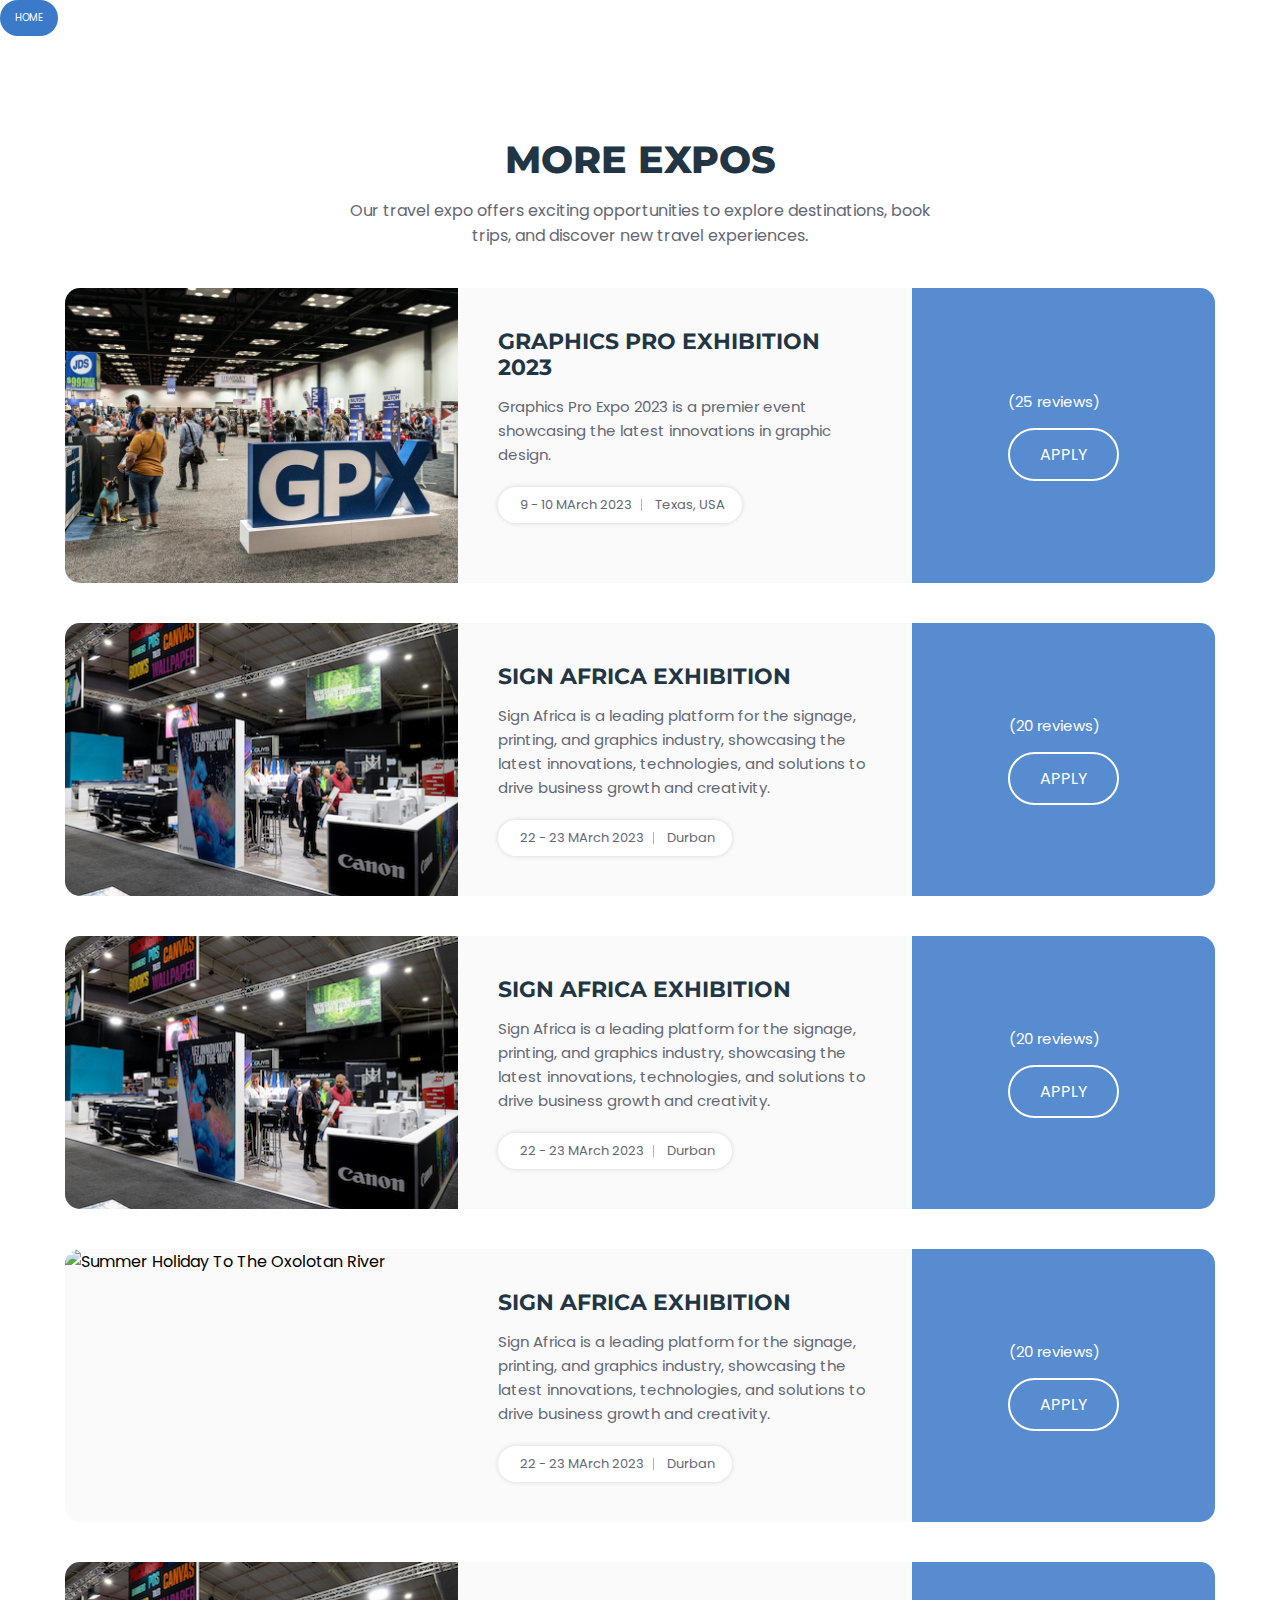
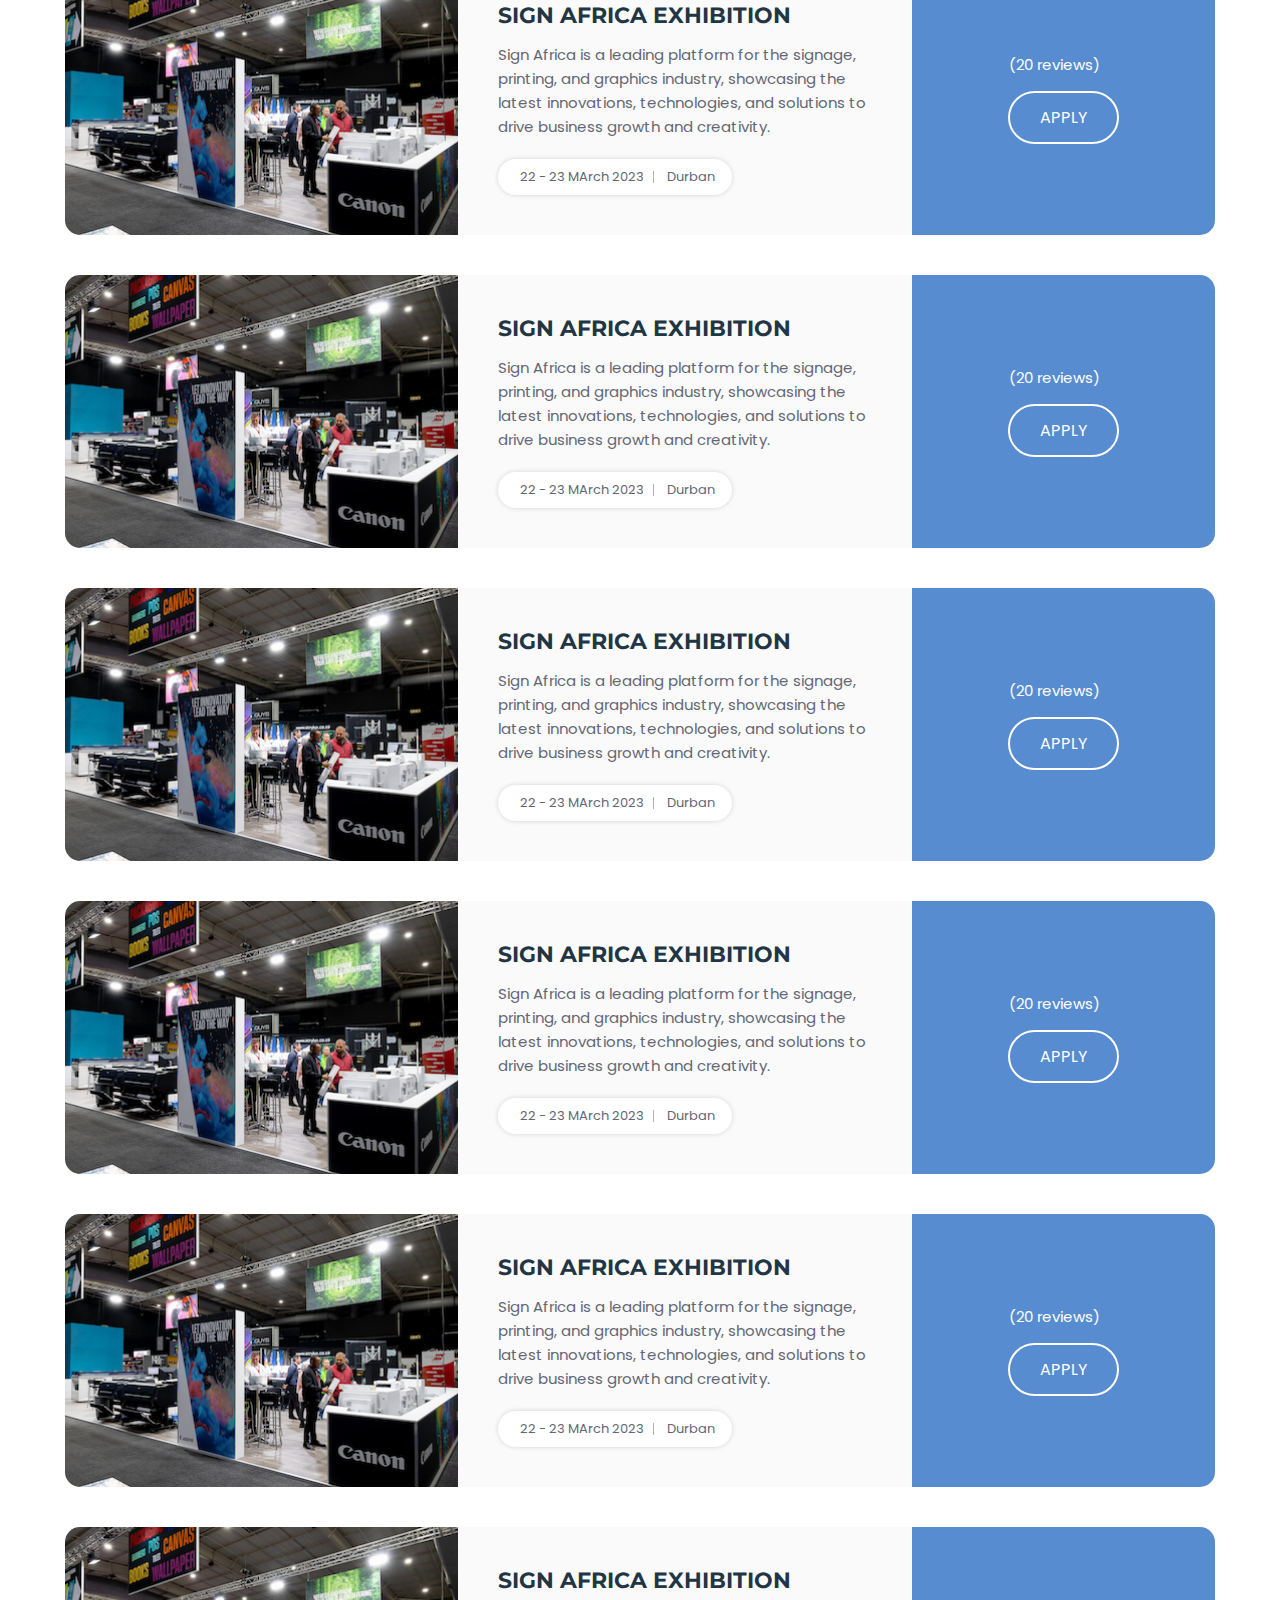
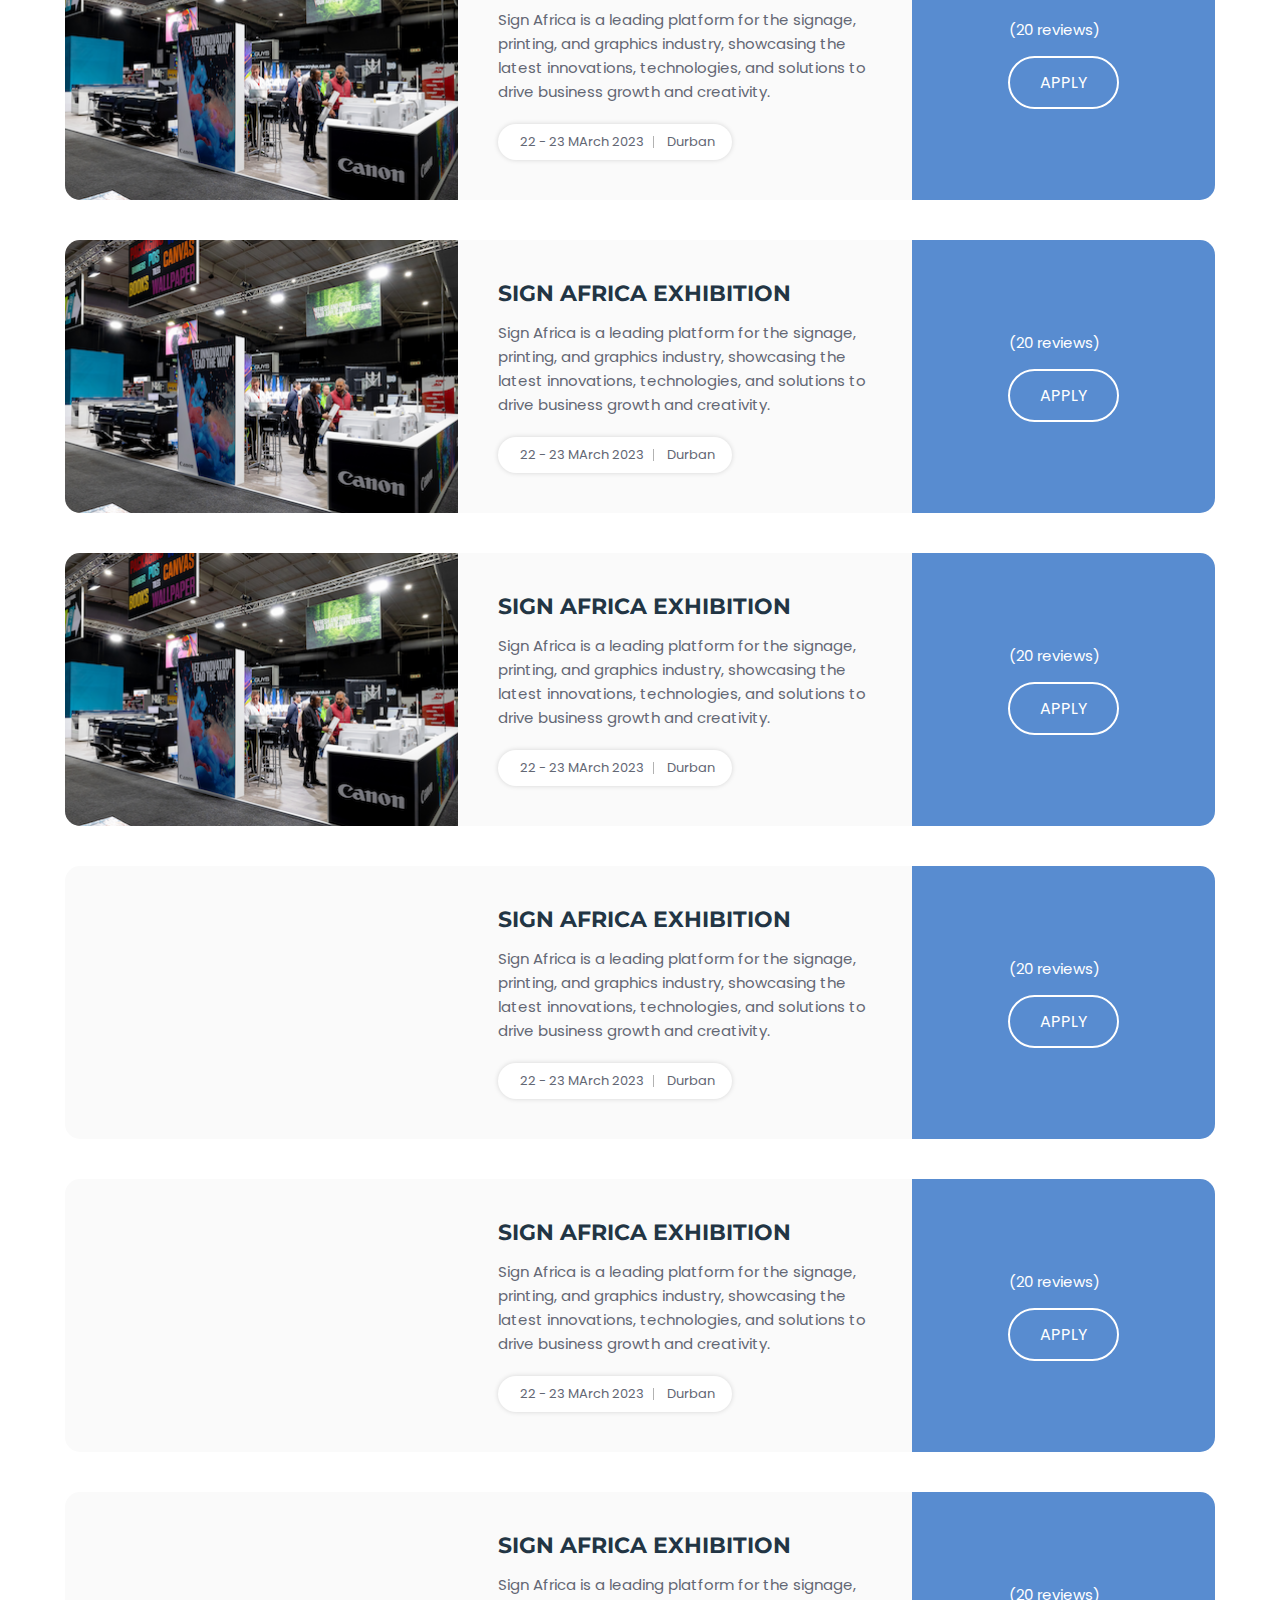
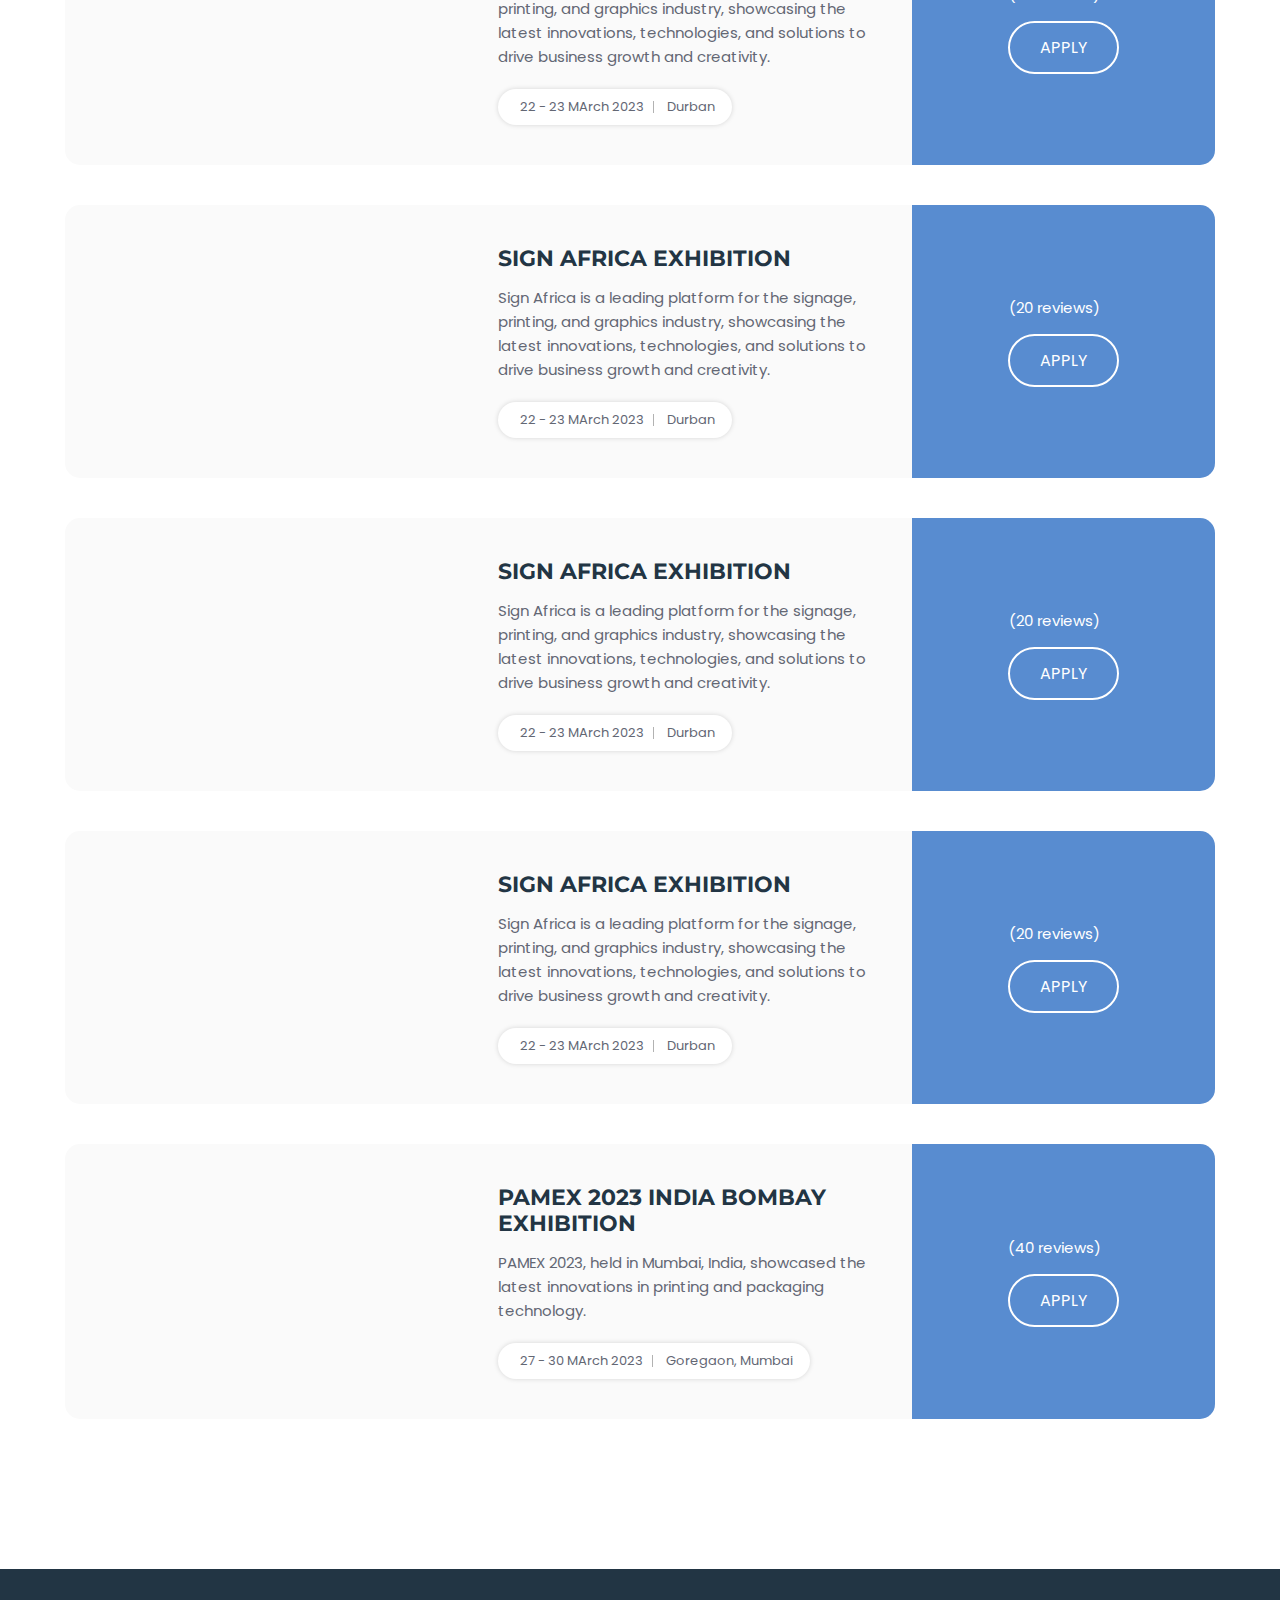
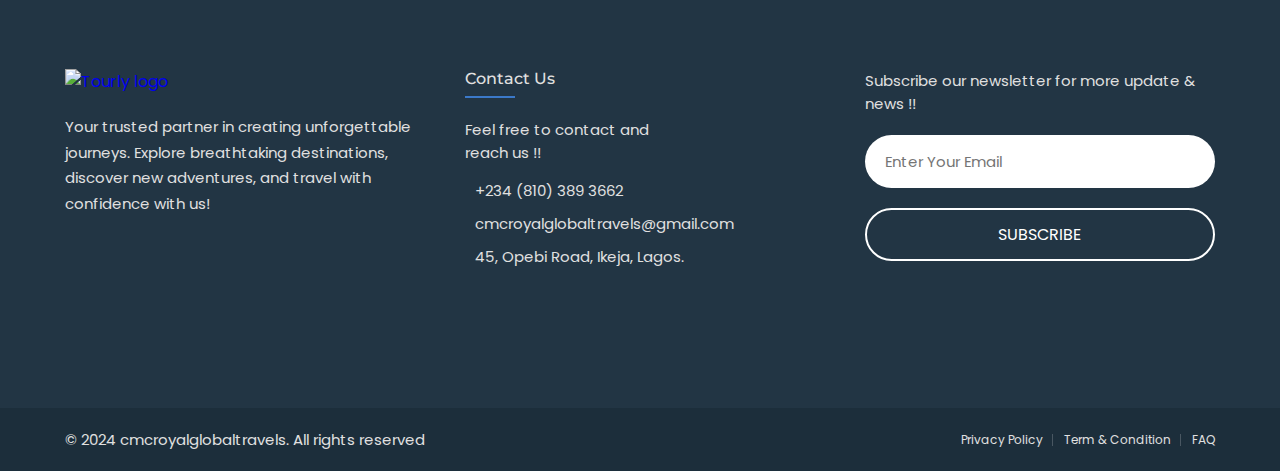
==== commit 939c1d74: "Add files via upload" ====
--- a/cmc travels/expos.html
+++ b/cmc travels/expos.html
@@ -104,7 +104,7 @@
                   </div>
 
 
-                  <a href="wa.me/2348103893662" class="btn btn-secondary">Apply</a>
+                  <a href="https://wa.me/2348103893662" class="btn btn-secondary">Apply</a>
 
                 </div>
 
@@ -169,7 +169,7 @@
 
                  
 
-                  <a href="wa.me/2348103893662" class="btn btn-secondary">Apply</a>
+                  <a href="https://wa.me/2348103893662" class="btn btn-secondary">Apply</a>
 
                 </div>
 
@@ -235,7 +235,7 @@
   
                    
   
-                    <a href="wa.me/2348103893662" class="btn btn-secondary">Apply</a>
+                    <a href="https://wa.me/2348103893662" class="btn btn-secondary">Apply</a>
   
                   </div>
   
@@ -301,7 +301,7 @@
   
                    
   
-                    <a href="wa.me/2348103893662" class="btn btn-secondary">Apply</a>
+                    <a href="https://wa.me/2348103893662" class="btn btn-secondary">Apply</a>
                   </div>
   
                 </div>
@@ -366,7 +366,7 @@
   
                    
   
-                    <a href="wa.me/2348103893662" class="btn btn-secondary">Apply</a>
+                    <a href="https://wa.me/2348103893662" class="btn btn-secondary">Apply</a>
   
                   </div>
   
@@ -432,7 +432,7 @@
   
                    
   
-                    <a href="wa.me/2348103893662" class="btn btn-secondary">Apply</a>
+                    <a href="https://wa.me/2348103893662" class="btn btn-secondary">Apply</a>
   
                   </div>
   
@@ -498,7 +498,7 @@
   
                    
   
-                    <a href="wa.me/2348103893662" class="btn btn-secondary">Apply</a>
+                    <a href="https://wa.me/2348103893662" class="btn btn-secondary">Apply</a>
   
                   </div>
   
@@ -564,7 +564,7 @@
   
                    
   
-                    <a href="wa.me/2348103893662" class="btn btn-secondary">Apply</a>
+                    <a href="https://wa.me/2348103893662" class="btn btn-secondary">Apply</a>
   
                   </div>
   
@@ -630,7 +630,7 @@
   
                    
   
-                    <a href="wa.me/2348103893662" class="btn btn-secondary">Apply</a>
+                    <a href="https://wa.me/2348103893662" class="btn btn-secondary">Apply</a>
   
                   </div>
   
@@ -696,7 +696,7 @@
   
                    
   
-                    <a href="wa.me/2348103893662" class="btn btn-secondary">Apply</a>
+                    <a href="https://wa.me/2348103893662" class="btn btn-secondary">Apply</a>
   
                   </div>
   
@@ -762,7 +762,7 @@
   
                    
   
-                    <a href="wa.me/2348103893662" class="btn btn-secondary">Apply</a>
+                    <a href="https://wa.me/2348103893662" class="btn btn-secondary">Apply</a>
   
                   </div>
   
@@ -828,7 +828,7 @@
   
                    
   
-                    <a href="wa.me/2348103893662" class="btn btn-secondary">Apply</a>
+                    <a href="https://wa.me/2348103893662" class="btn btn-secondary">Apply</a>
   
                   </div>
   
@@ -894,7 +894,7 @@
   
                    
   
-                    <a href="wa.me/2348103893662" class="btn btn-secondary">Apply</a>
+                    <a href="https://wa.me/2348103893662" class="btn btn-secondary">Apply</a>
   
                   </div>
   
@@ -960,7 +960,7 @@
   
                    
   
-                    <a href="wa.me/2348103893662" class="btn btn-secondary">Apply</a>
+                    <a href="https://wa.me/2348103893662" class="btn btn-secondary">Apply</a>
   
                   </div>
   
@@ -1026,7 +1026,7 @@
   
                    
   
-                    <a href="wa.me/2348103893662" class="btn btn-secondary">Apply</a>
+                    <a href="https://wa.me/2348103893662" class="btn btn-secondary">Apply</a>
   
                   </div>
   
@@ -1092,7 +1092,7 @@
   
                    
   
-                    <a href="wa.me/2348103893662" class="btn btn-secondary">Apply</a>
+                    <a href="https://wa.me/2348103893662" class="btn btn-secondary">Apply</a>
   
                   </div>
   
@@ -1158,7 +1158,7 @@
   
                    
   
-                    <a href="wa.me/2348103893662" class="btn btn-secondary">Apply</a>
+                    <a href="https://wa.me/2348103893662" class="btn btn-secondary">Apply</a>
   
                   </div>
   
@@ -1224,7 +1224,7 @@
   
                    
   
-                    <a href="wa.me/2348103893662" class="btn btn-secondary">Apply</a>
+                    <a href="https://wa.me/2348103893662" class="btn btn-secondary">Apply</a>
   
                   </div>
   
@@ -1285,7 +1285,7 @@
                   </div>
 
                   
-                  <a href="wa.me/2348103893662" class="btn btn-secondary">Apply</a>
+                  <a href="https://wa.me/2348103893662" class="btn btn-secondary">Apply</a>
 
                 </div>
 
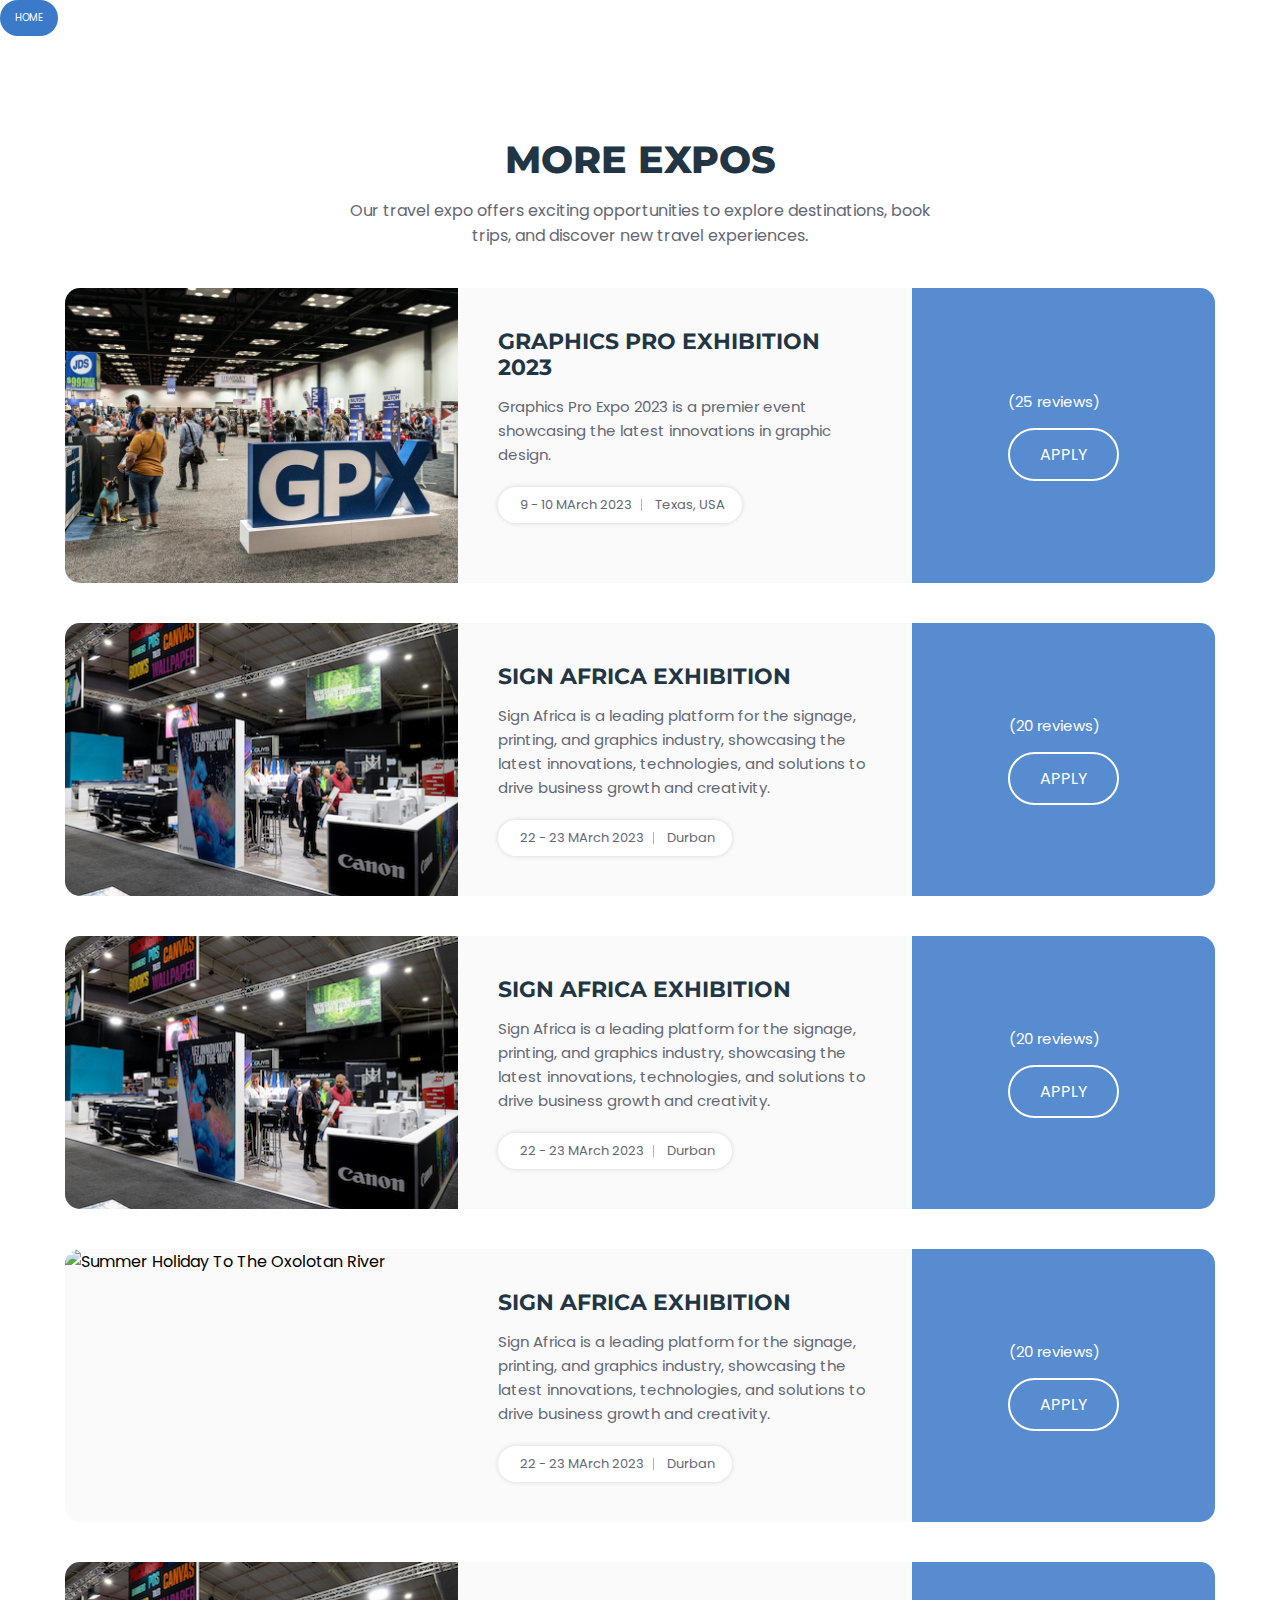
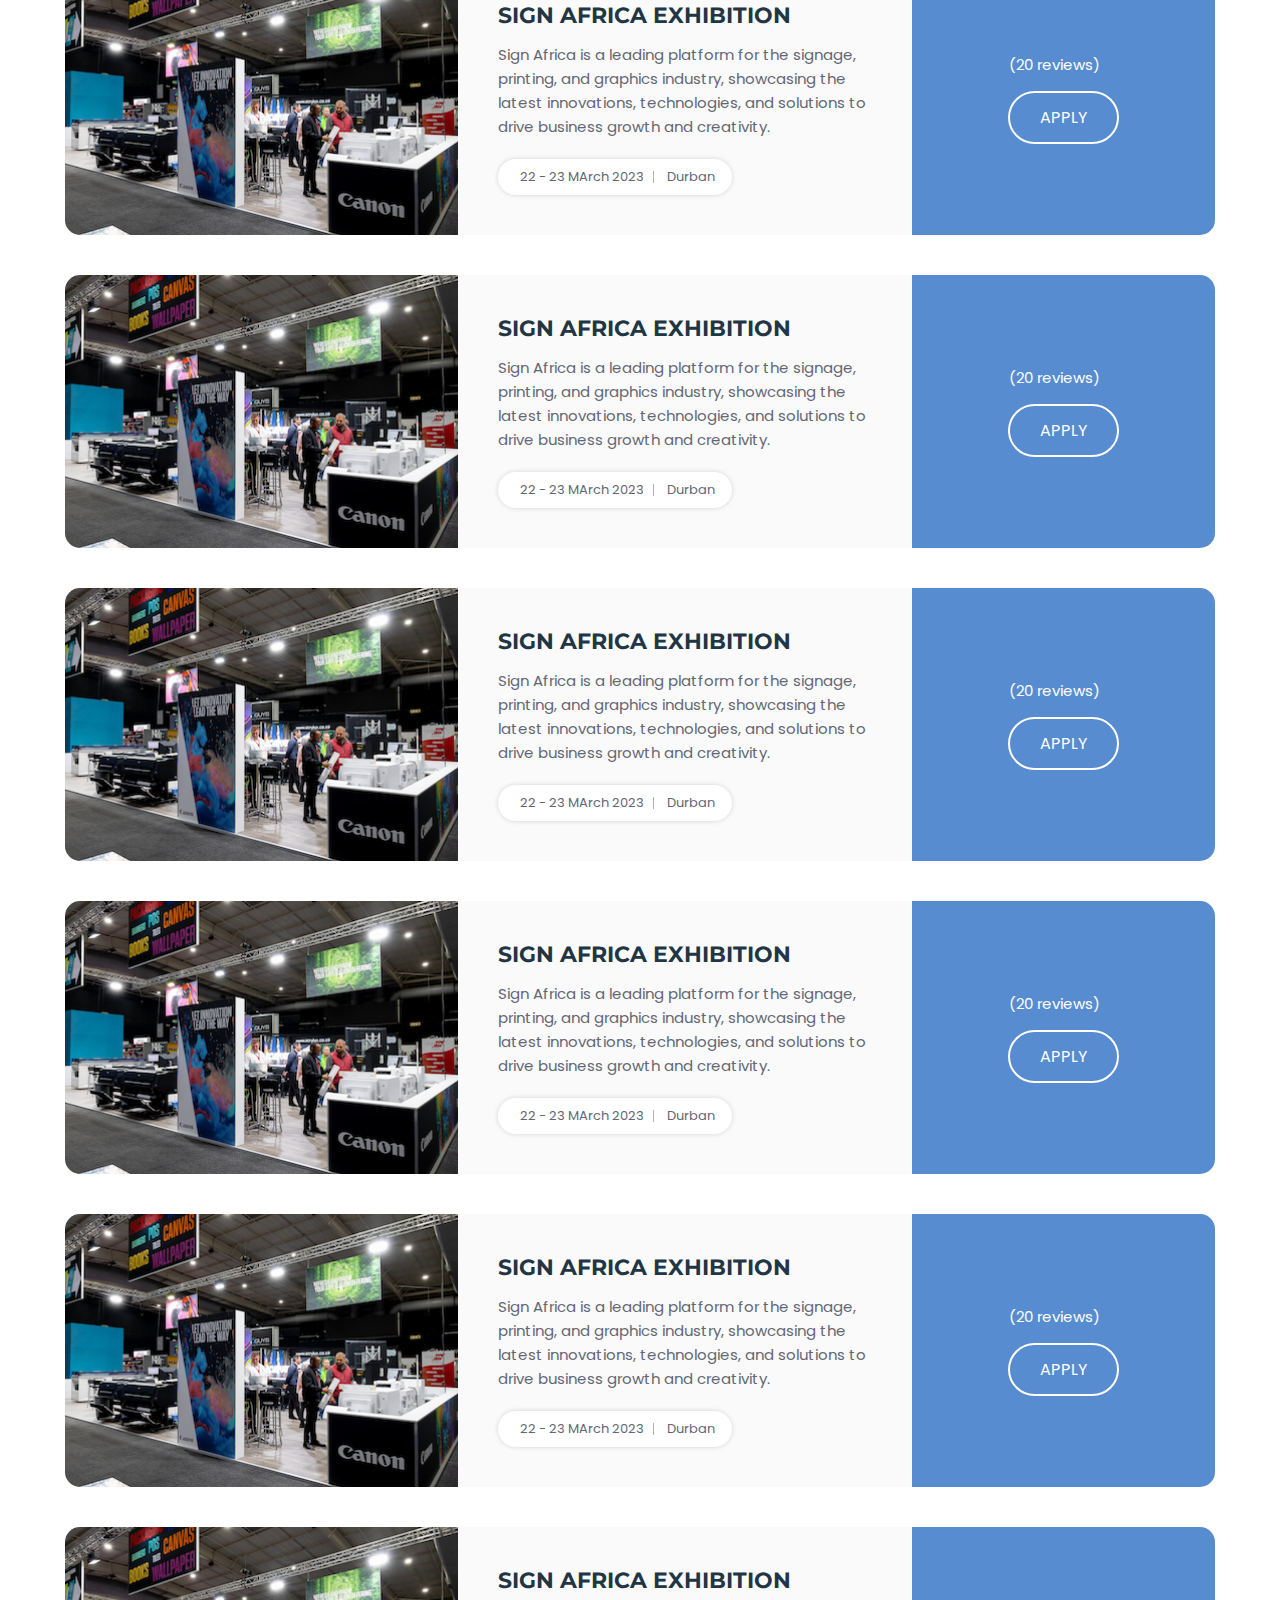
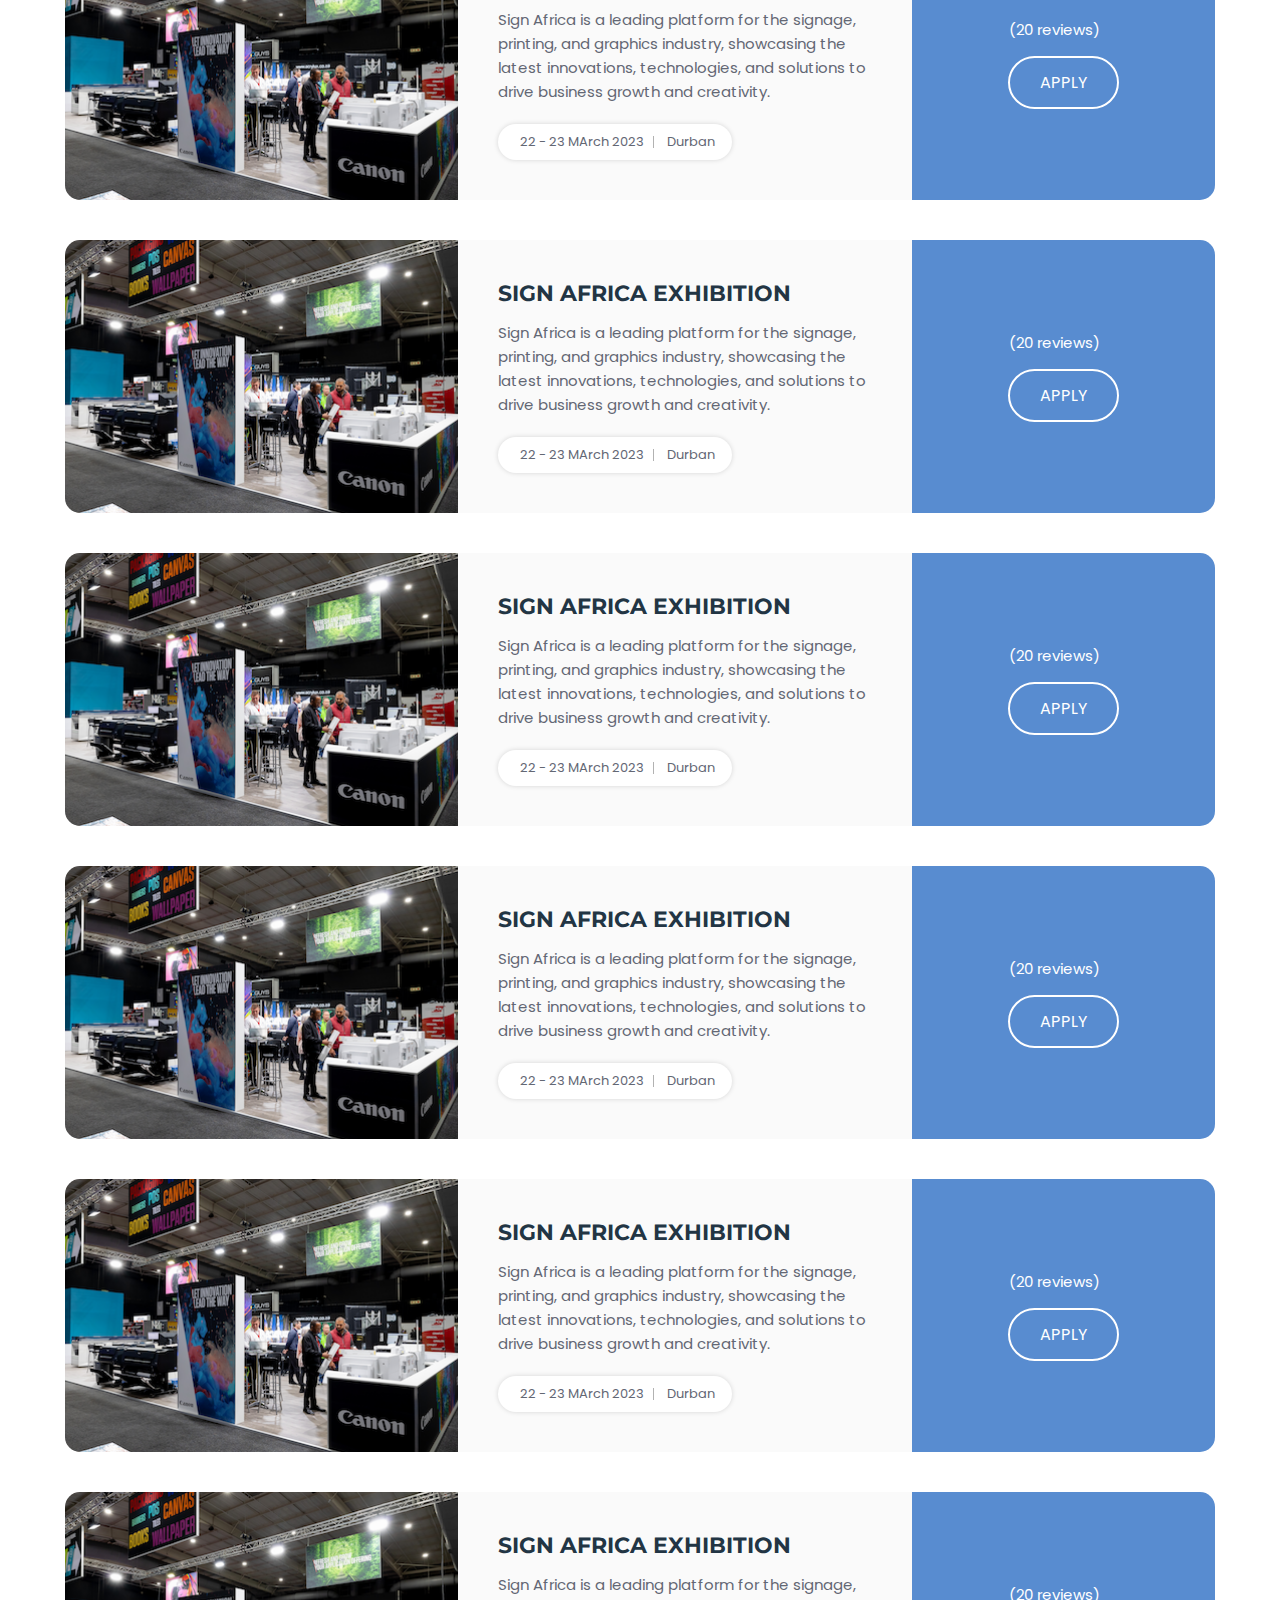
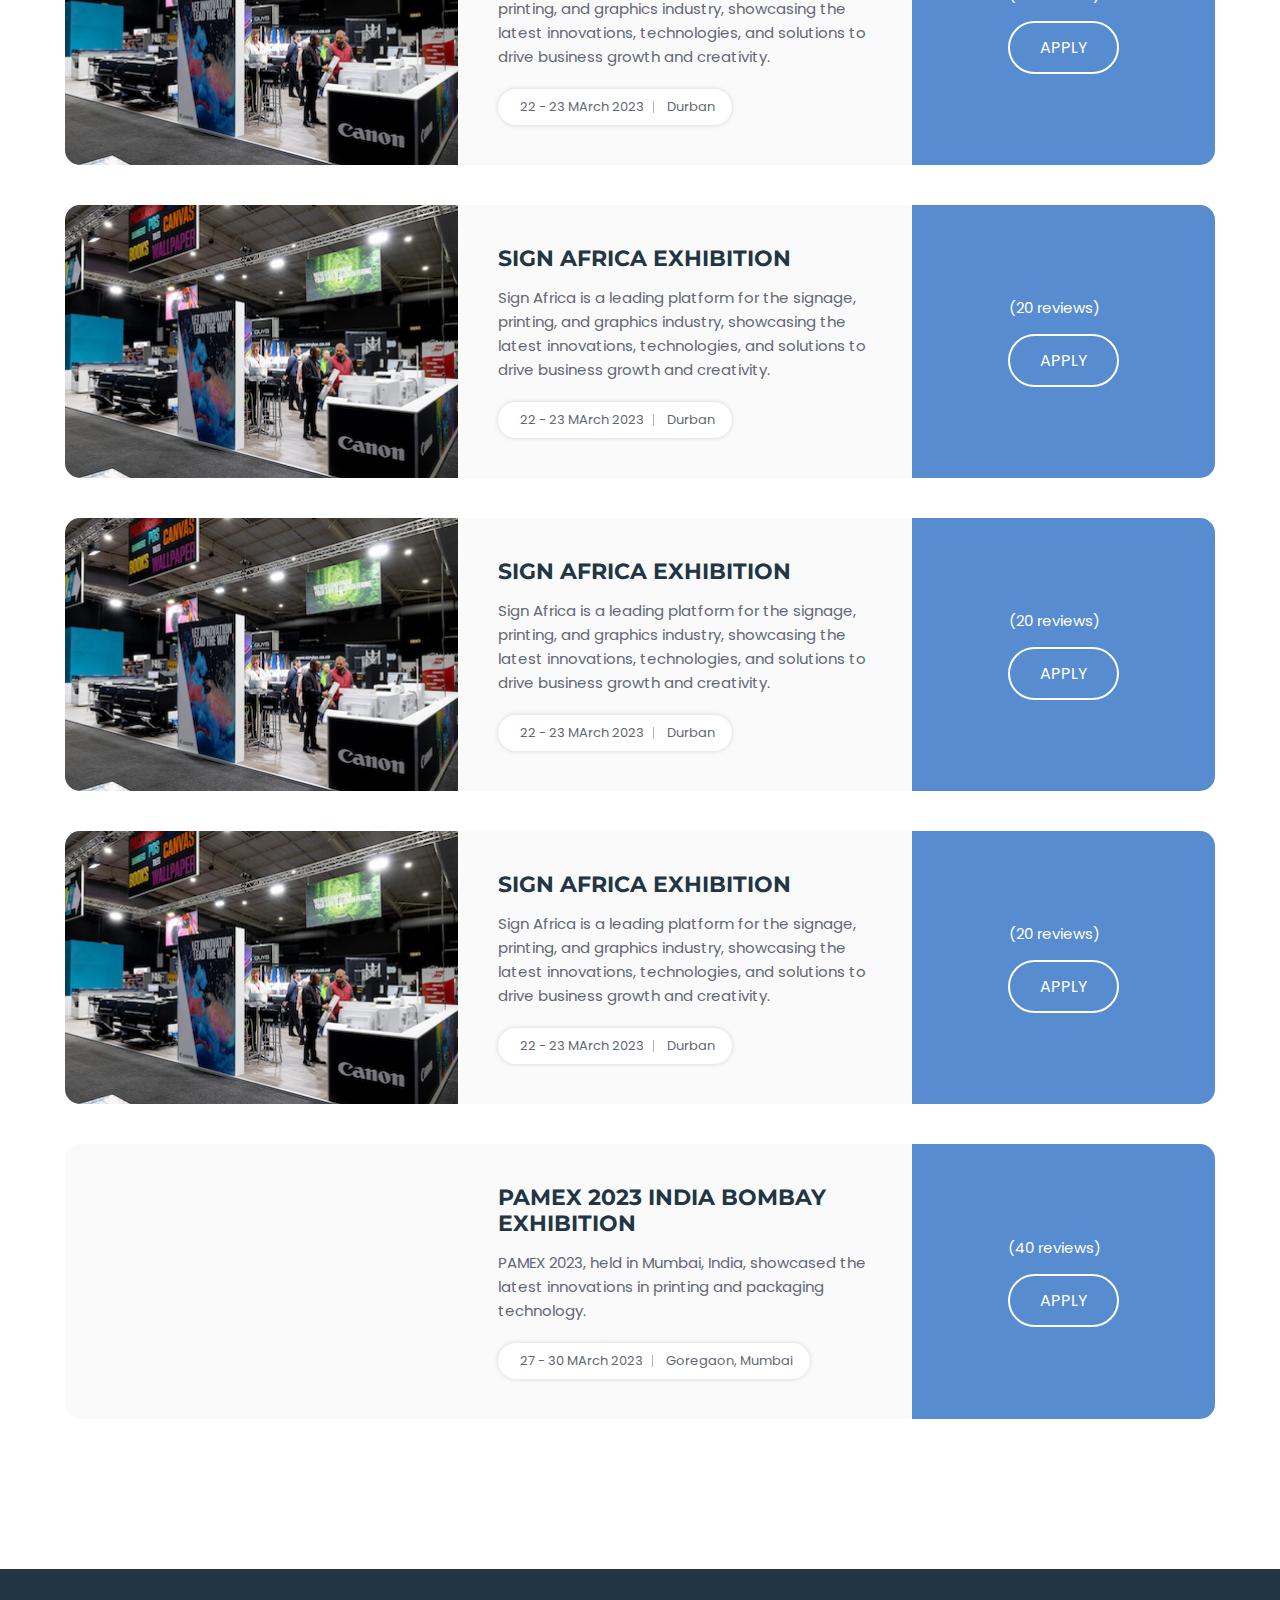
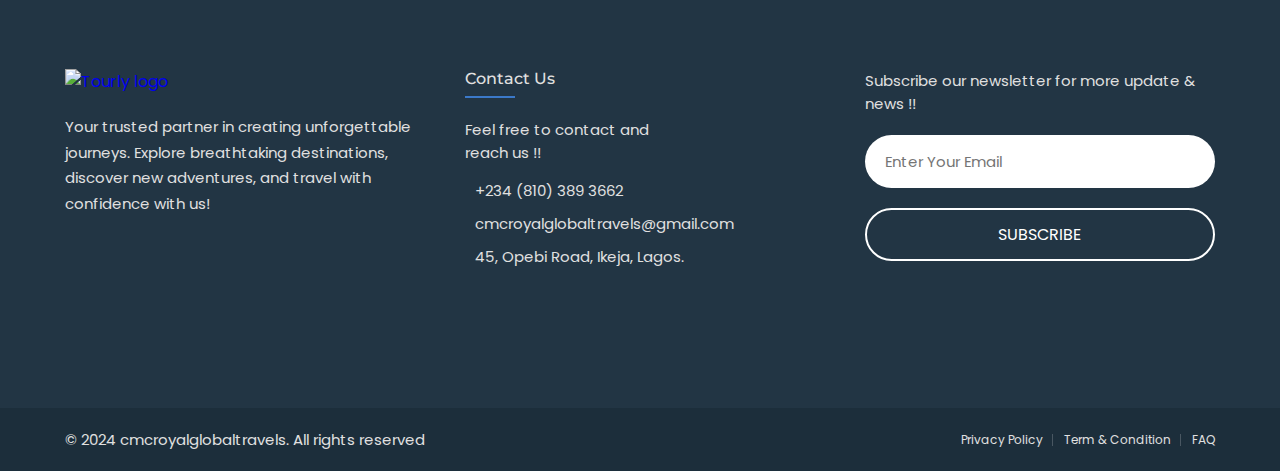
==== commit 8caddf9d: "Add files via upload" ====
--- a/cmc travels/expos.html
+++ b/cmc travels/expos.html
@@ -1170,7 +1170,7 @@
                 <div class="package-card">
   
                   <figure class="card-banner">
-                    <img src="./assets/images/Canon-South-Africa-Exhibited-Diverse-Printing-Range-At-Sign-Africa-Expo-500x272.png" alt="Summer Holiday To The Oxolotan River" loading="lazy">
+                    <img src="Canon-South-Africa-Exhibited-Diverse-Printing-Range-At-Sign-Africa-Expo-500x272.png" alt="Summer Holiday To The Oxolotan River" loading="lazy">
                   </figure>
   
                   <div class="card-content">
@@ -1403,8 +1403,30 @@
   </footer>
 
 
-
-
-
-
-
+<!-- 
+    - #GO TO TOP
+  -->
+
+  <a href="#top" class="go-top" data-go-top>
+    <ion-icon name="chevron-up-outline"></ion-icon>
+  </a>
+
+
+
+
+
+  <!-- 
+    - custom js link
+  -->
+  <script src="script.js"></script>
+
+  <!-- 
+    - ionicon link
+  -->
+  <script type="module" src="https://unpkg.com/ionicons@5.5.2/dist/ionicons/ionicons.esm.js"></script>
+  <script nomodule src="https://unpkg.com/ionicons@5.5.2/dist/ionicons/ionicons.js"></script>
+
+
+
+
+
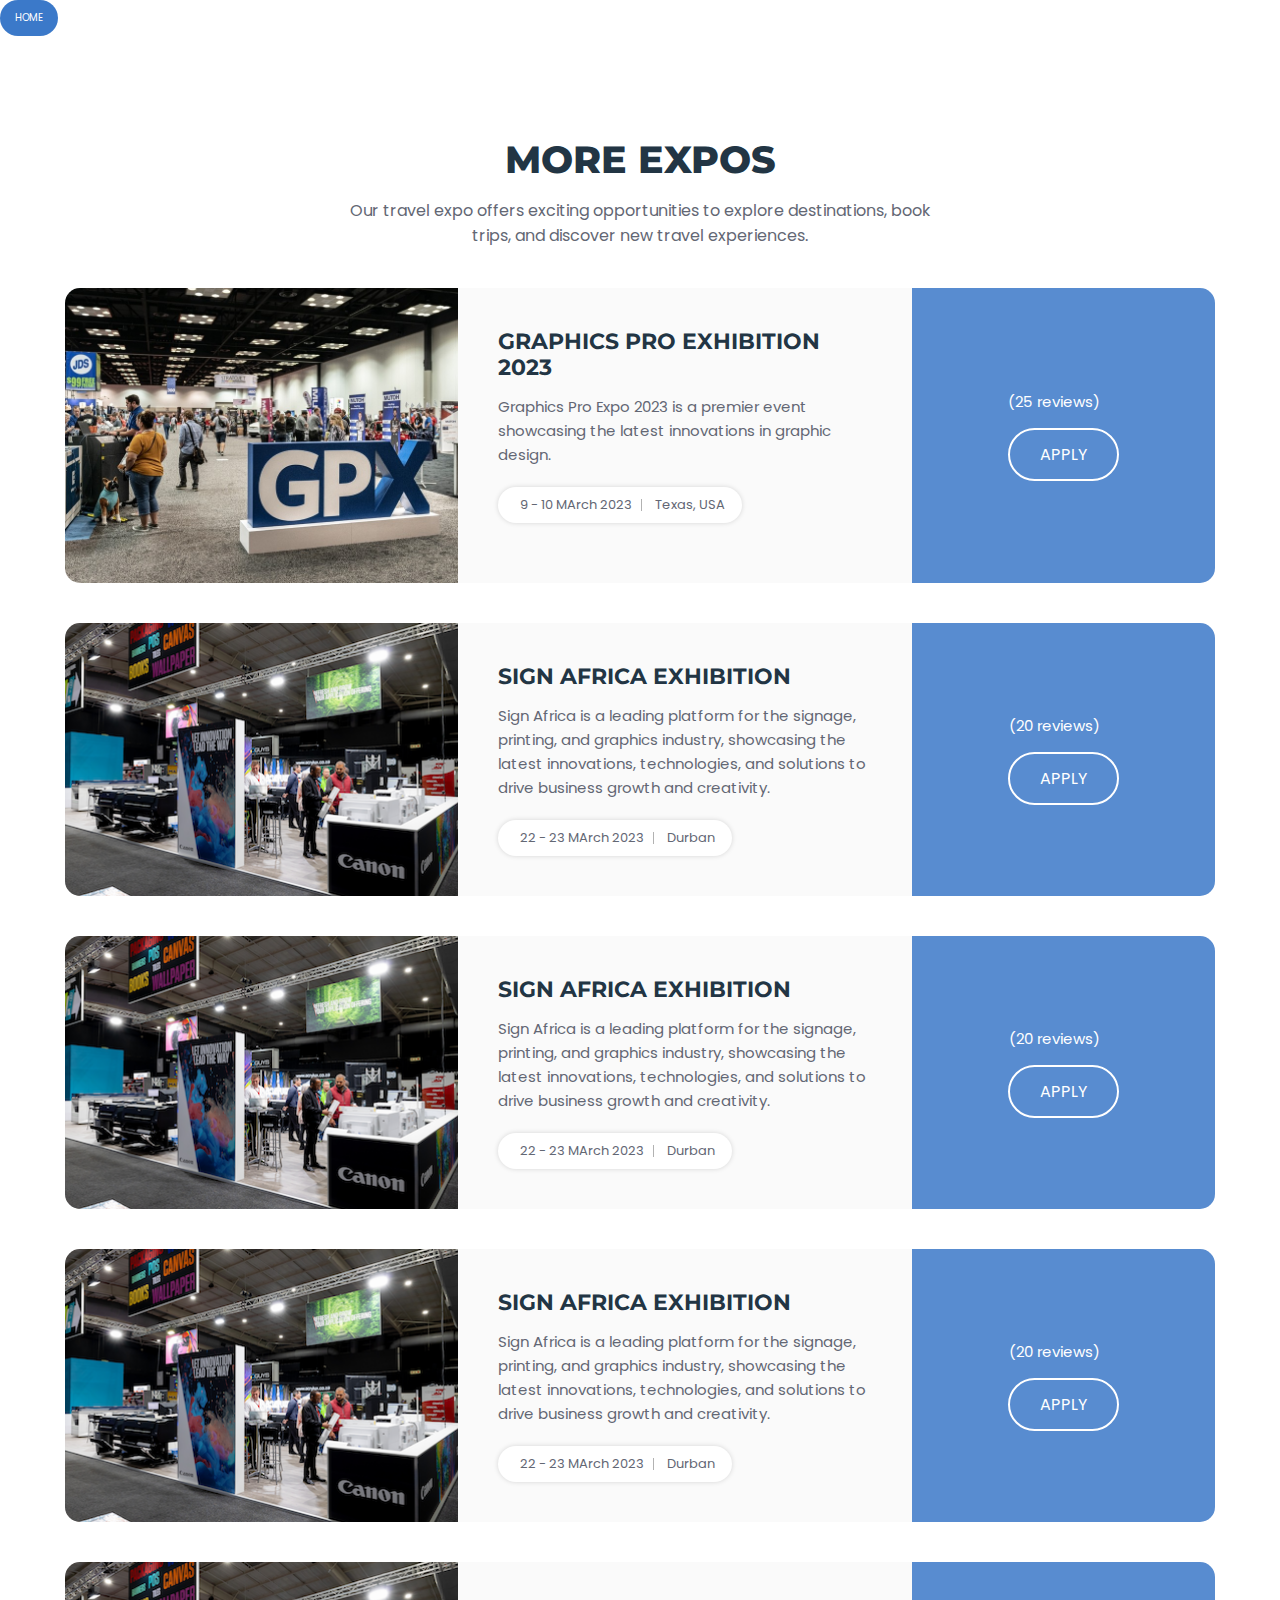
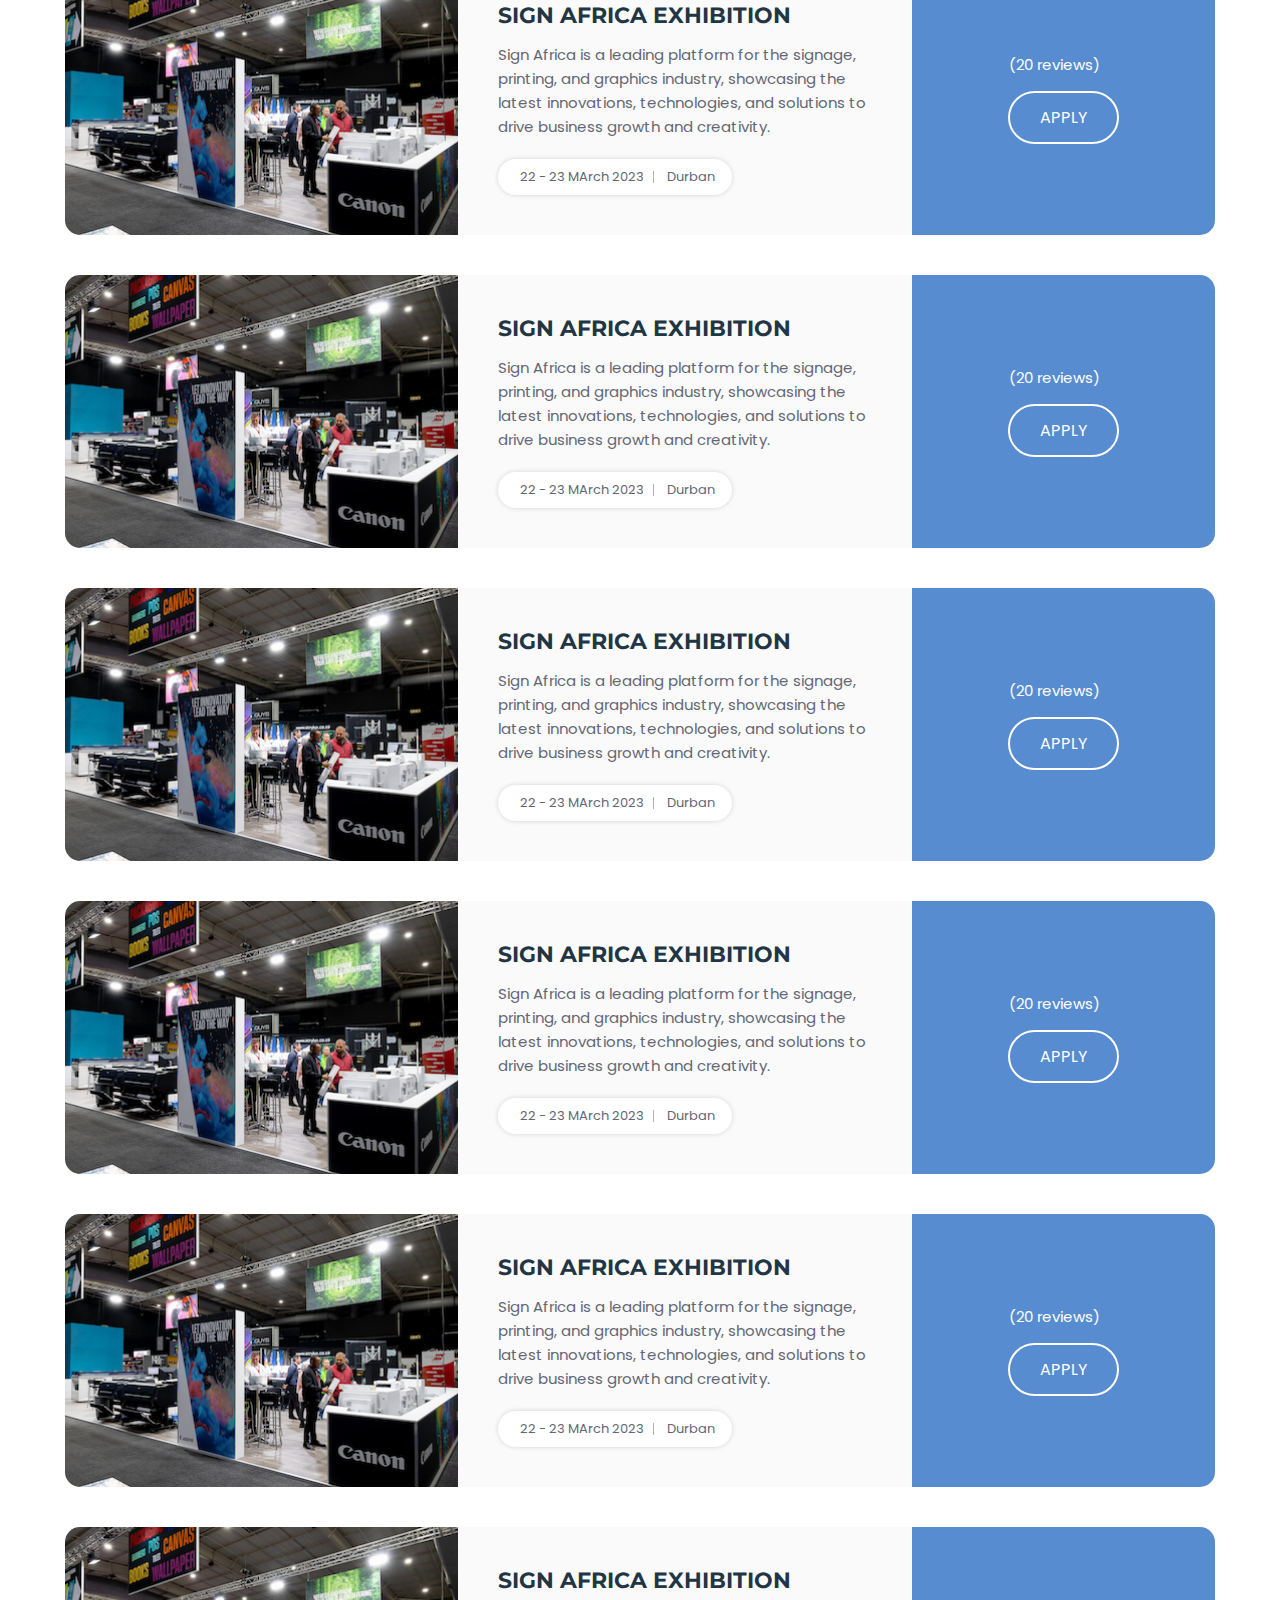
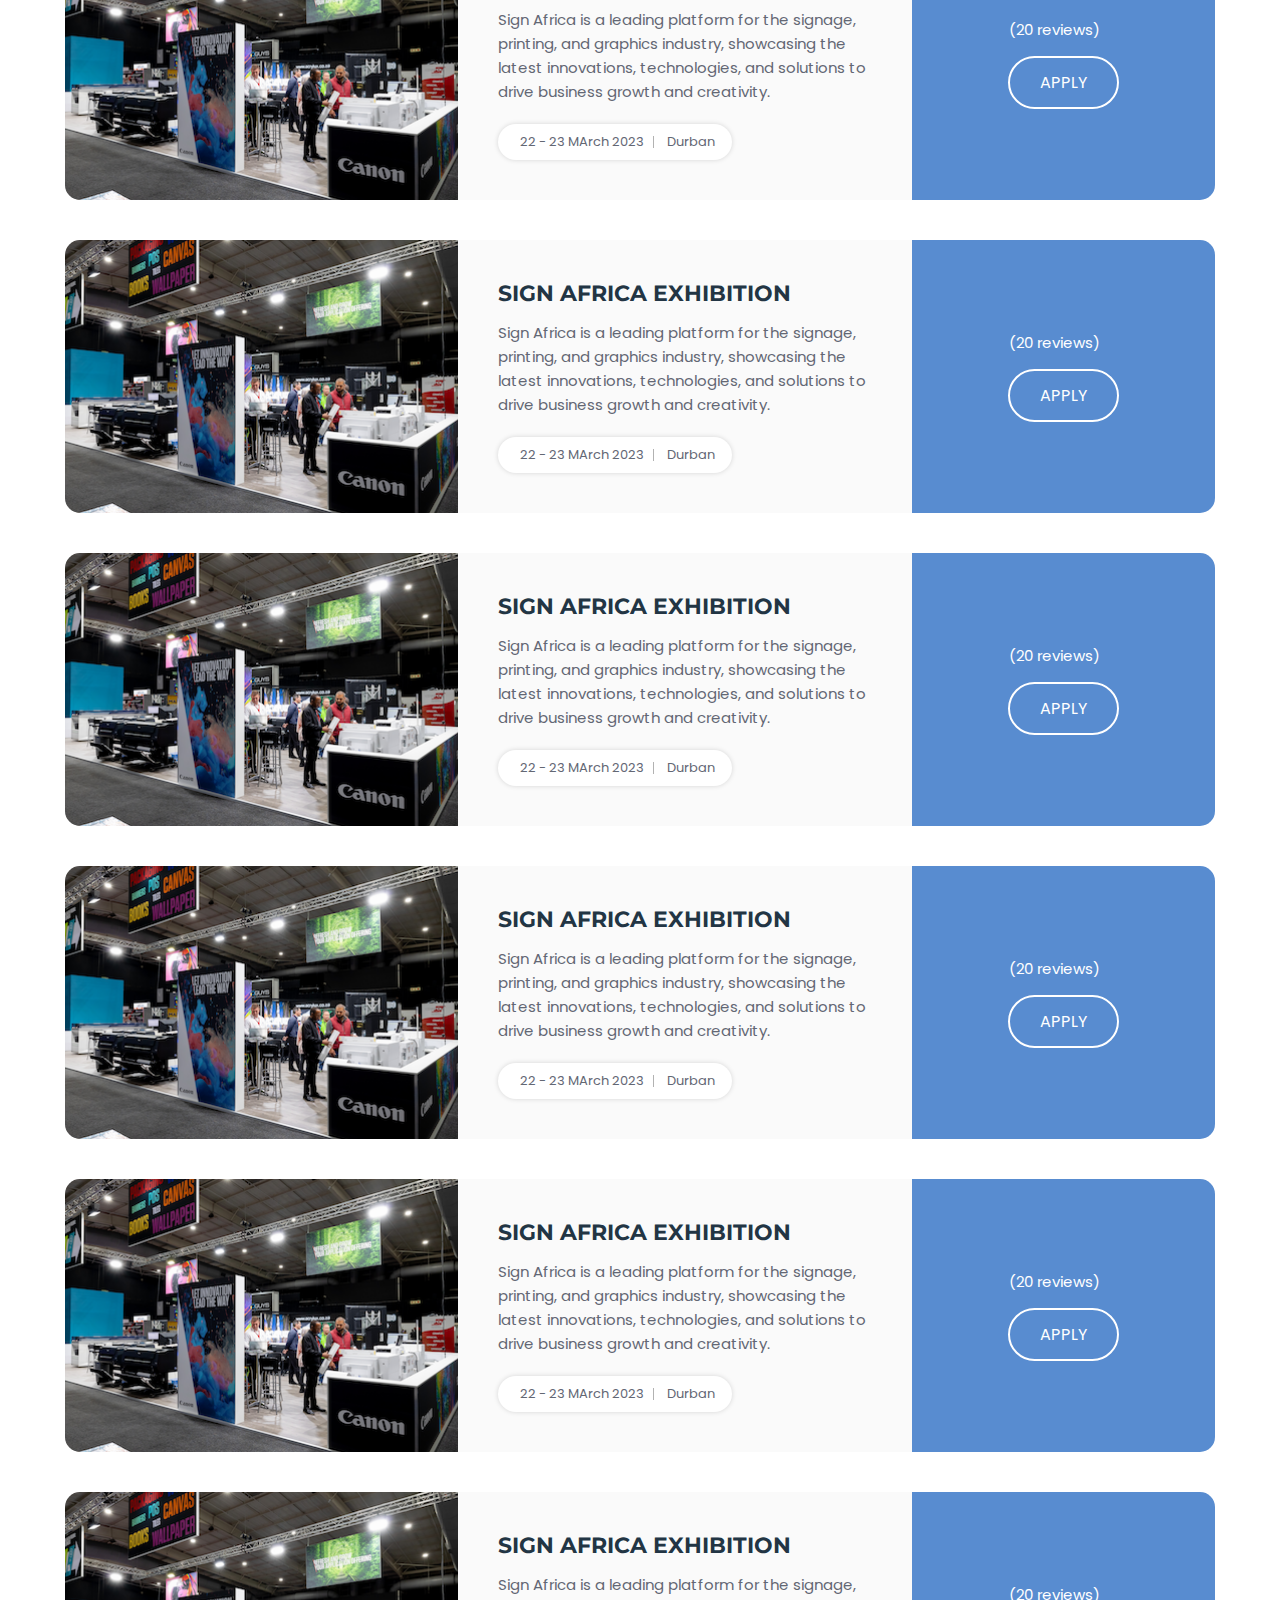
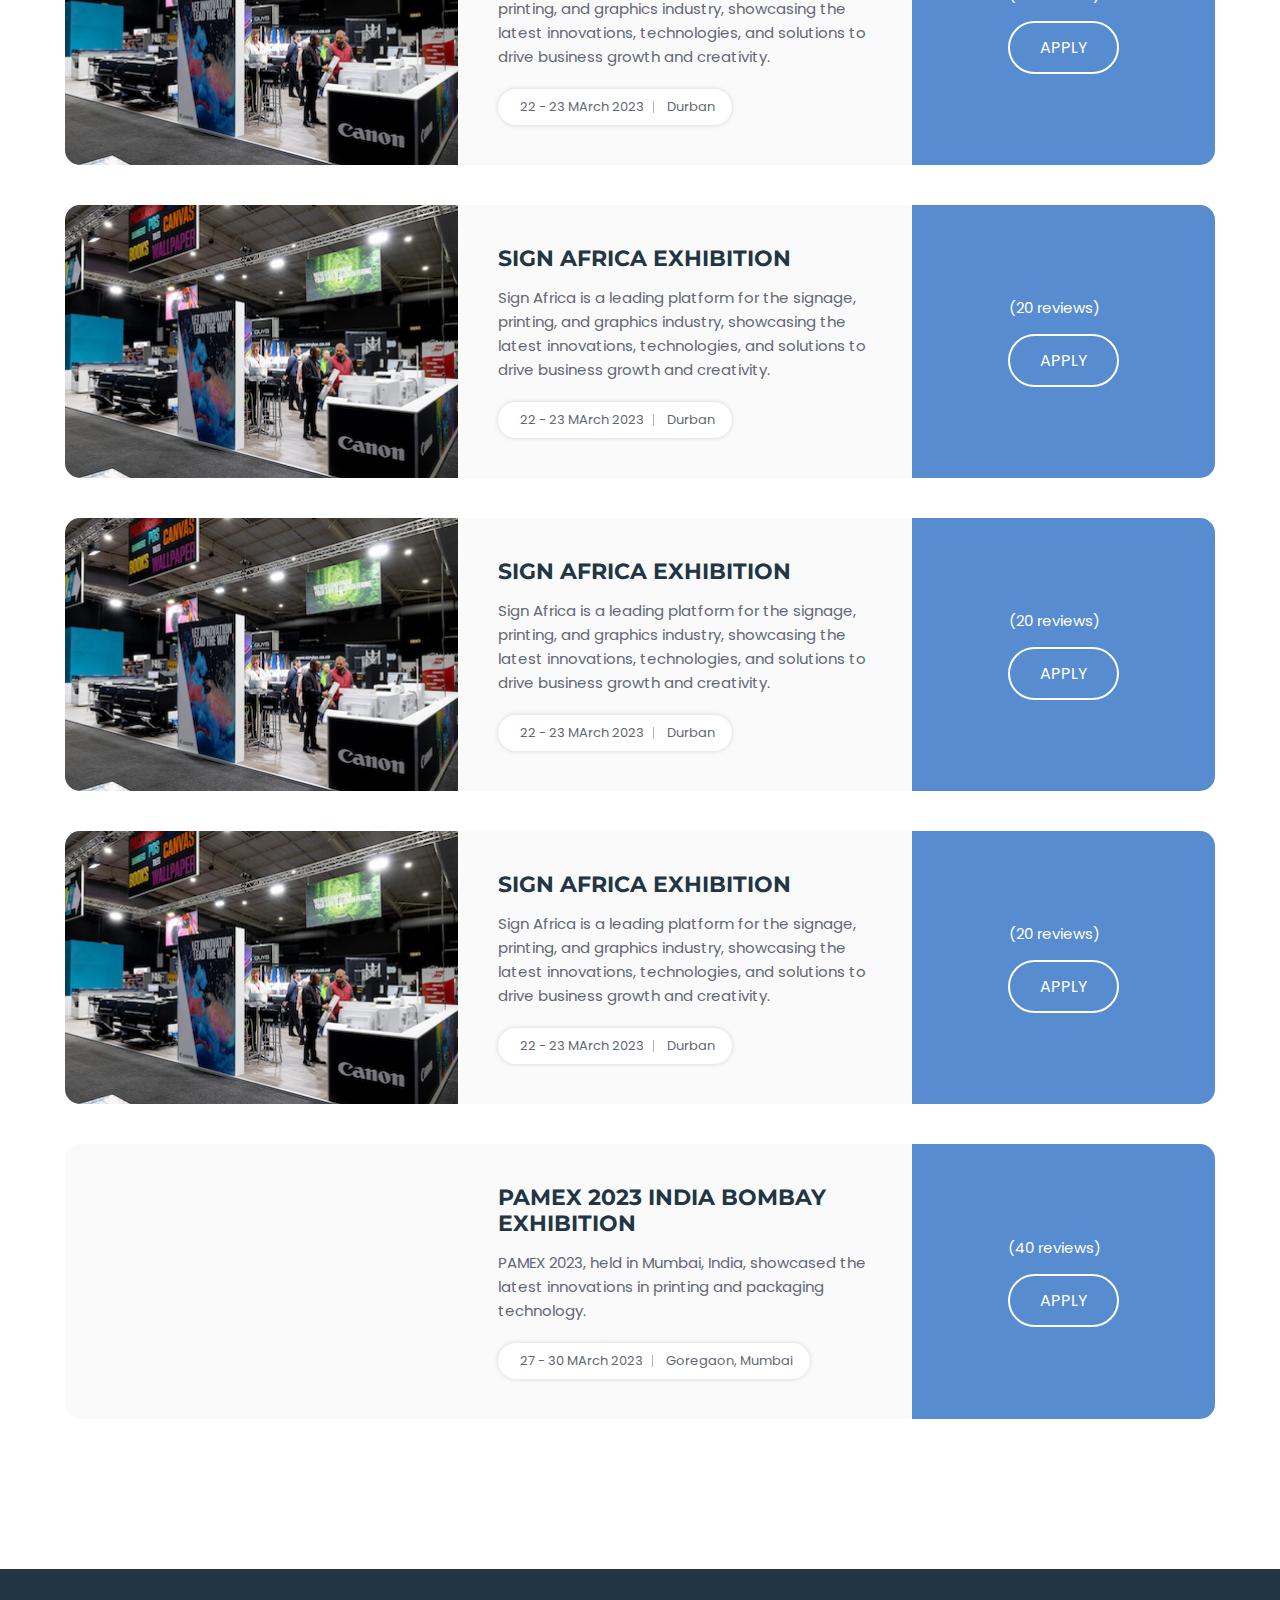
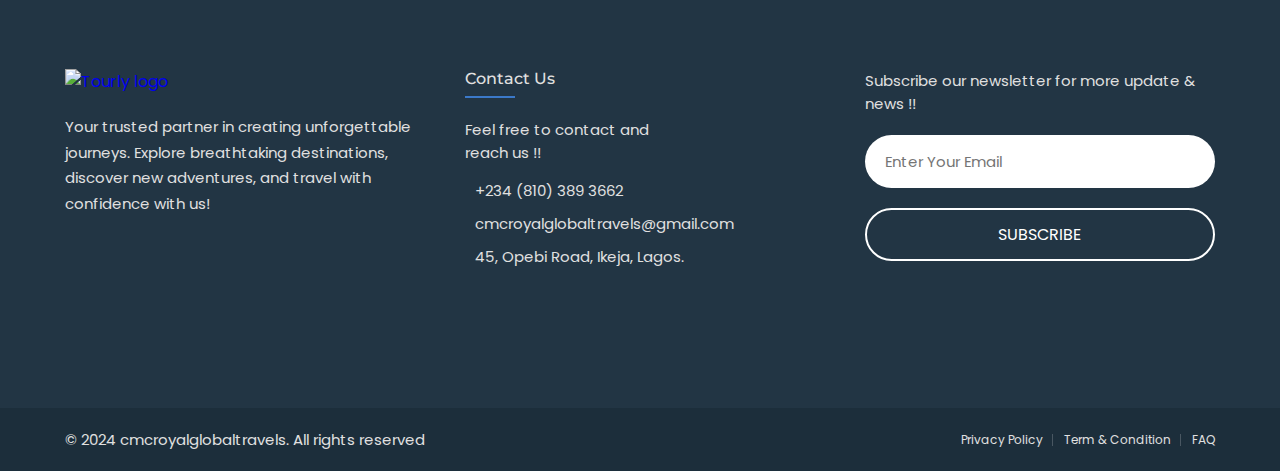
==== commit 35e65443: "Update expos.html" ====
--- a/cmc travels/expos.html
+++ b/cmc travels/expos.html
@@ -247,7 +247,7 @@
                 <div class="package-card">
   
                   <figure class="card-banner">
-                    <img src="canon-South-Africa-Exhibited-Diverse-Printing-Range-At-Sign-Africa-Expo-500x272.png" alt="Summer Holiday To The Oxolotan River" loading="lazy">
+                    <img src="Canon-South-Africa-Exhibited-Diverse-Printing-Range-At-Sign-Africa-Expo-500x272.png" alt="Summer Holiday To The Oxolotan River" loading="lazy">
                   </figure>
   
                   <div class="card-content">
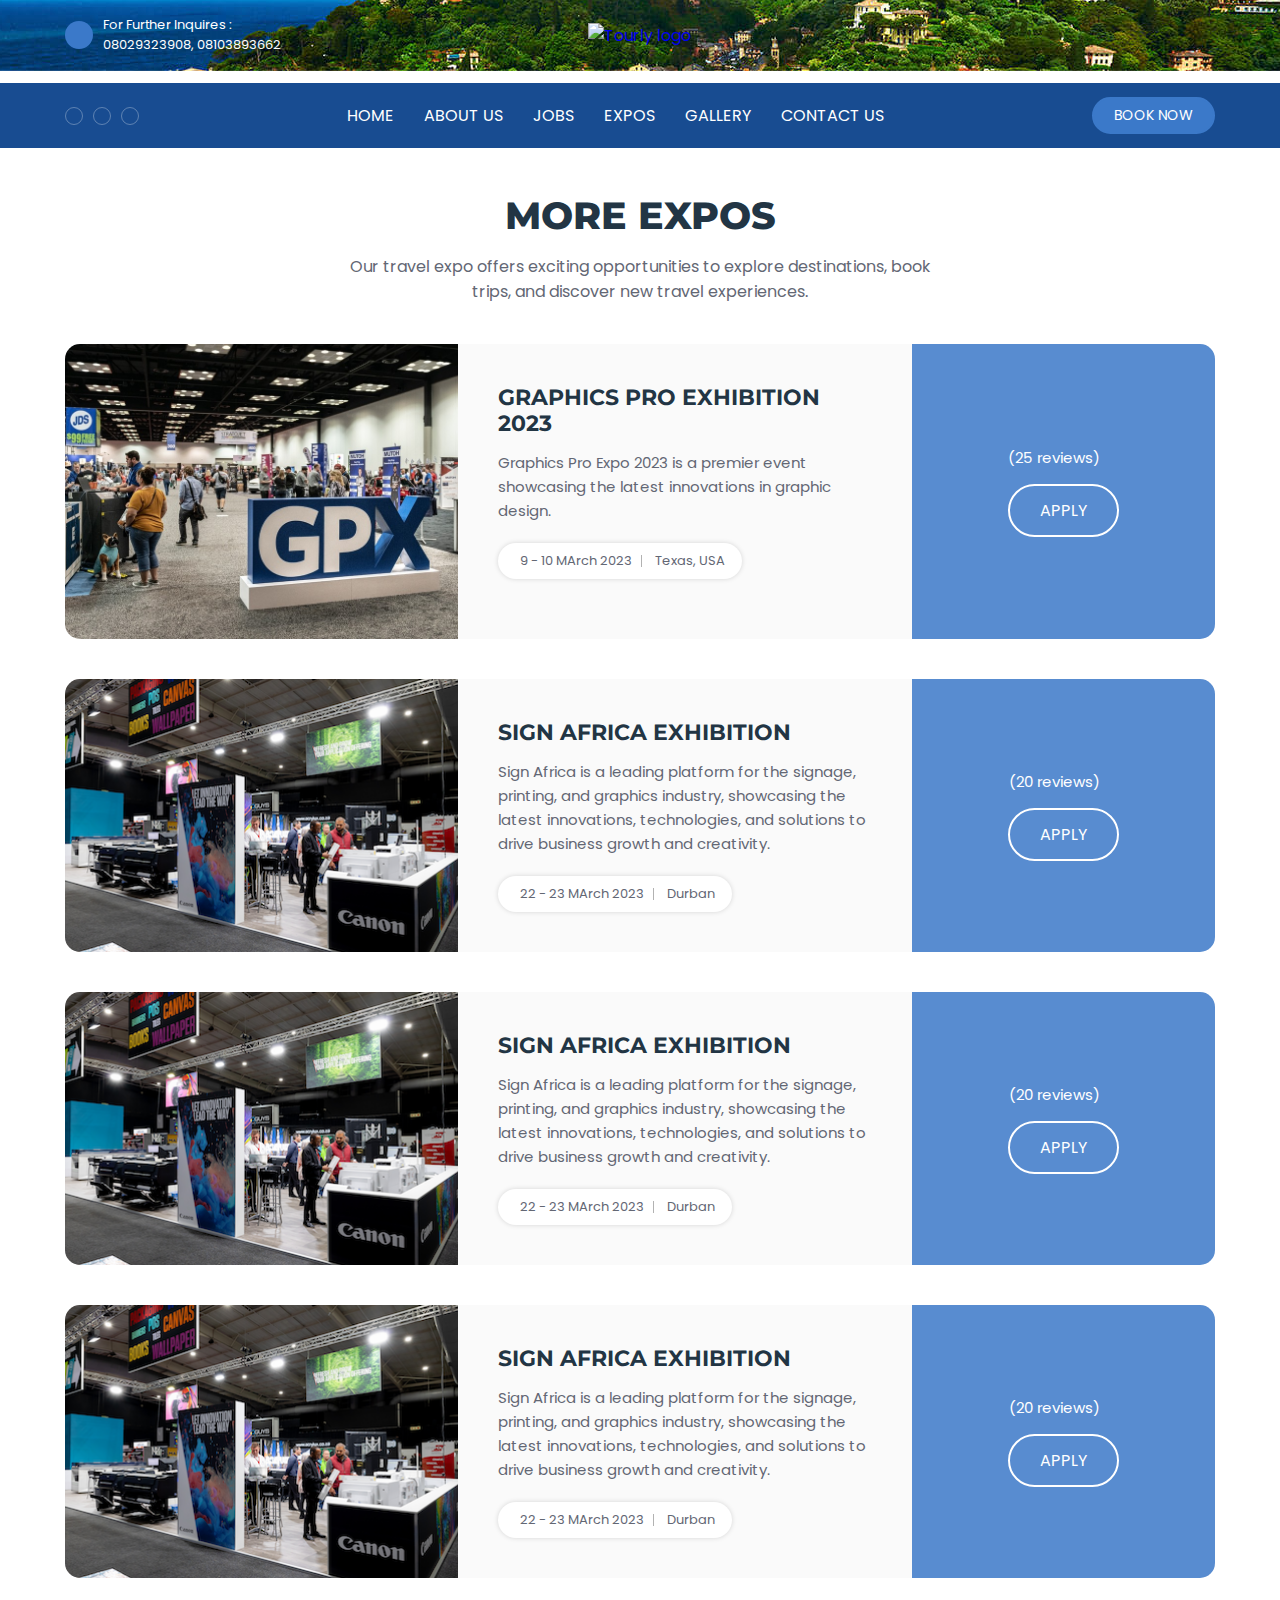
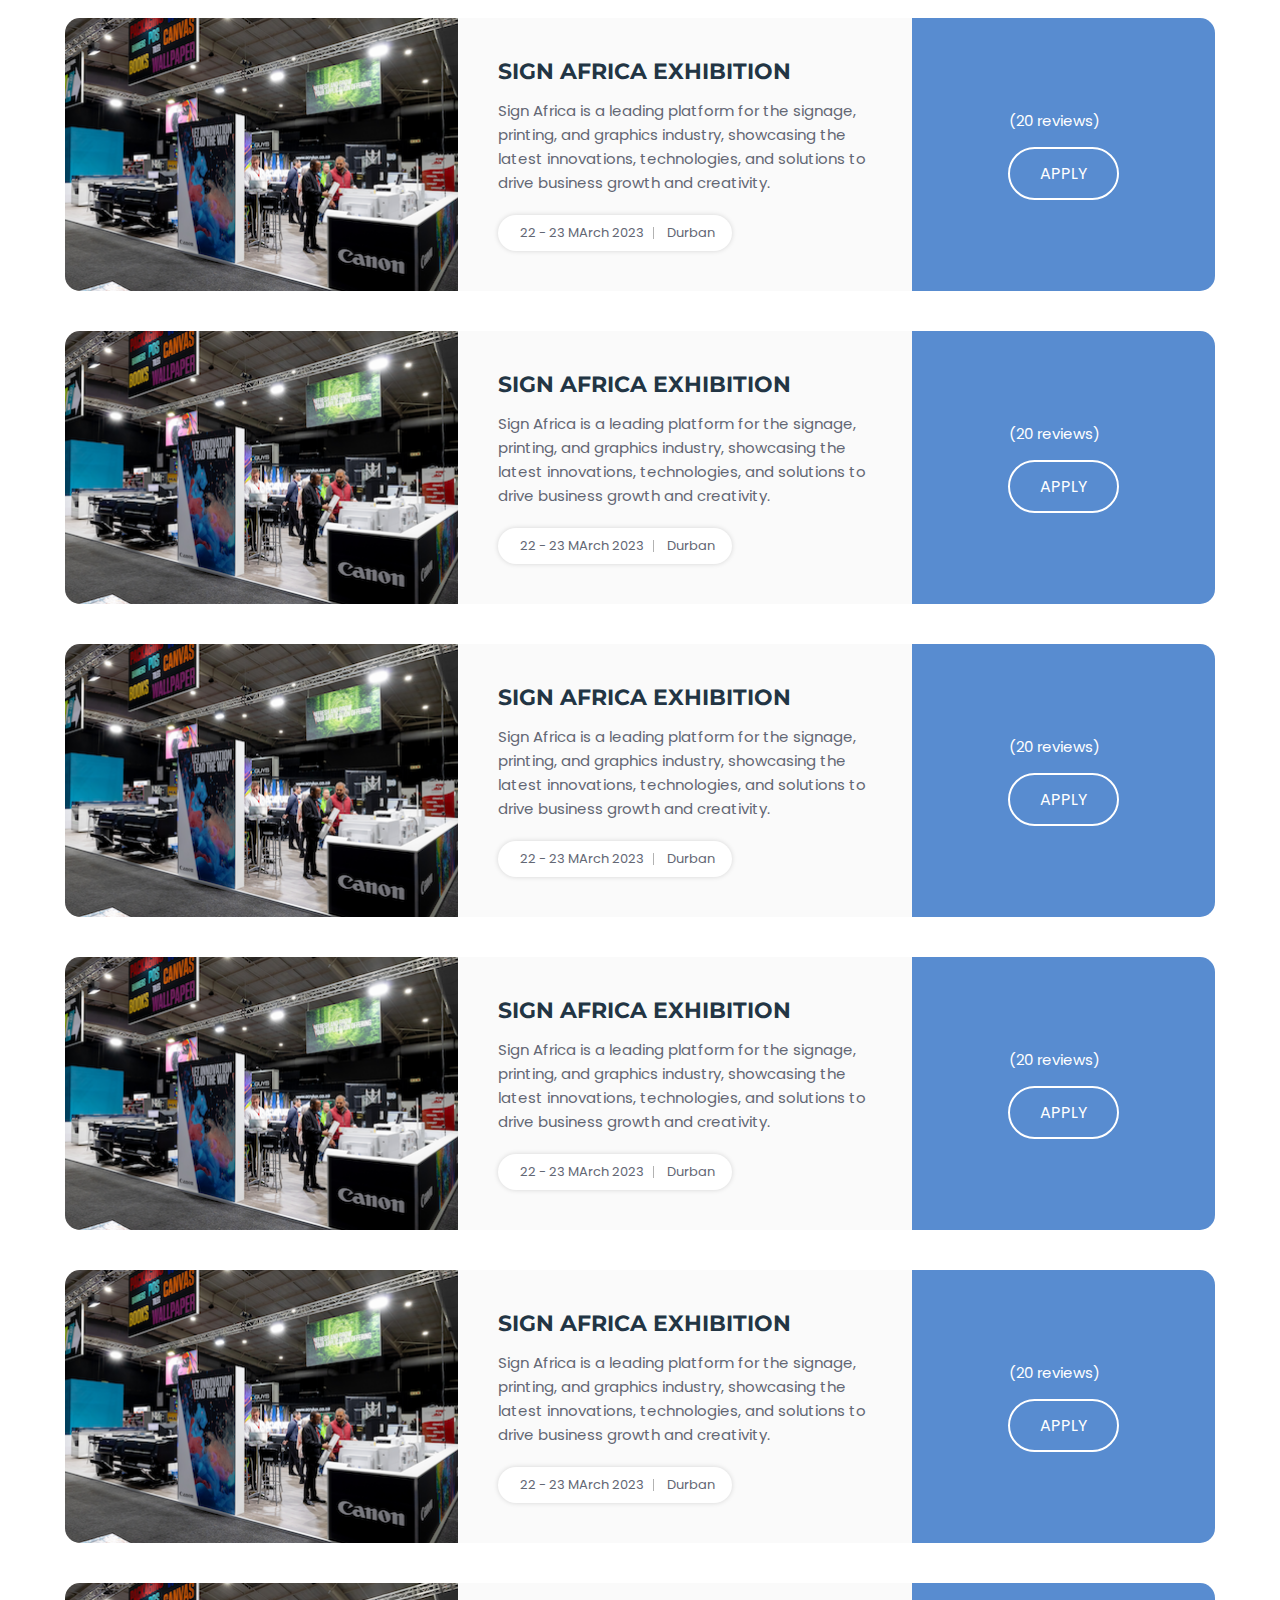
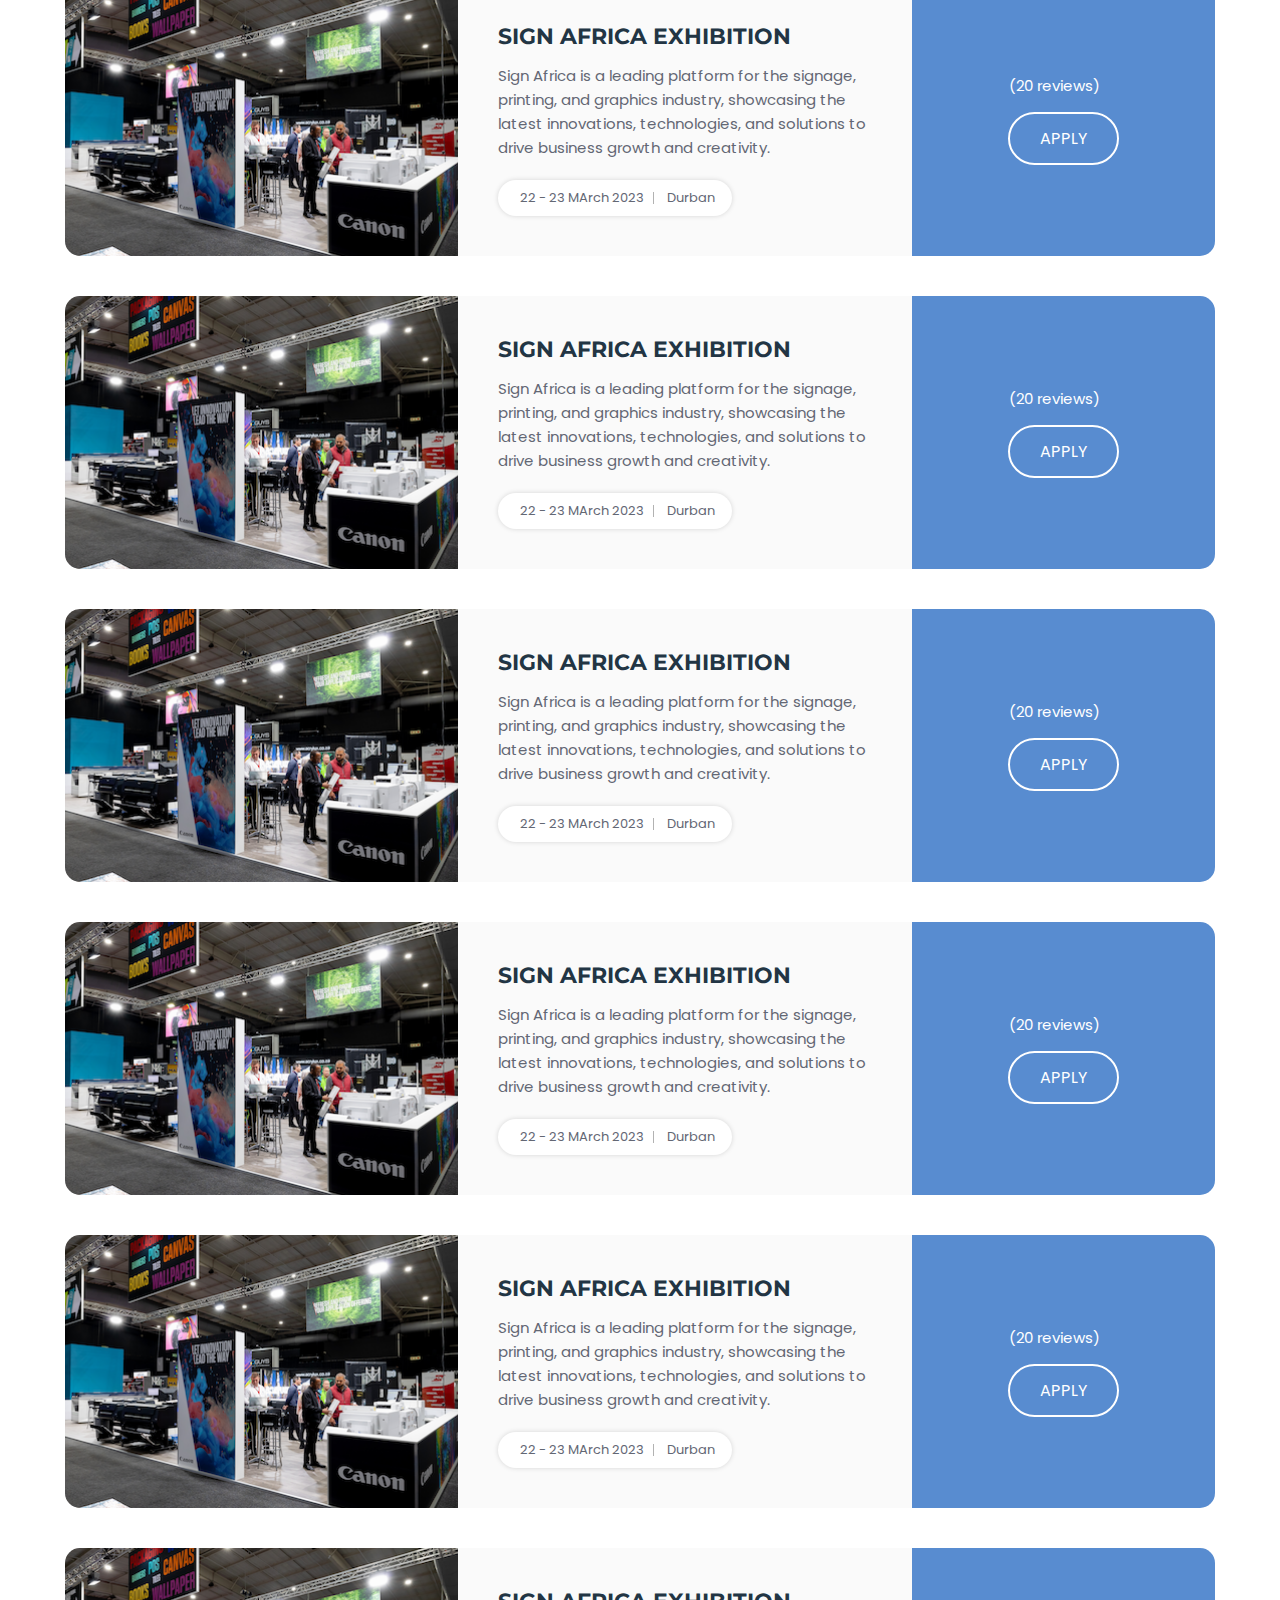
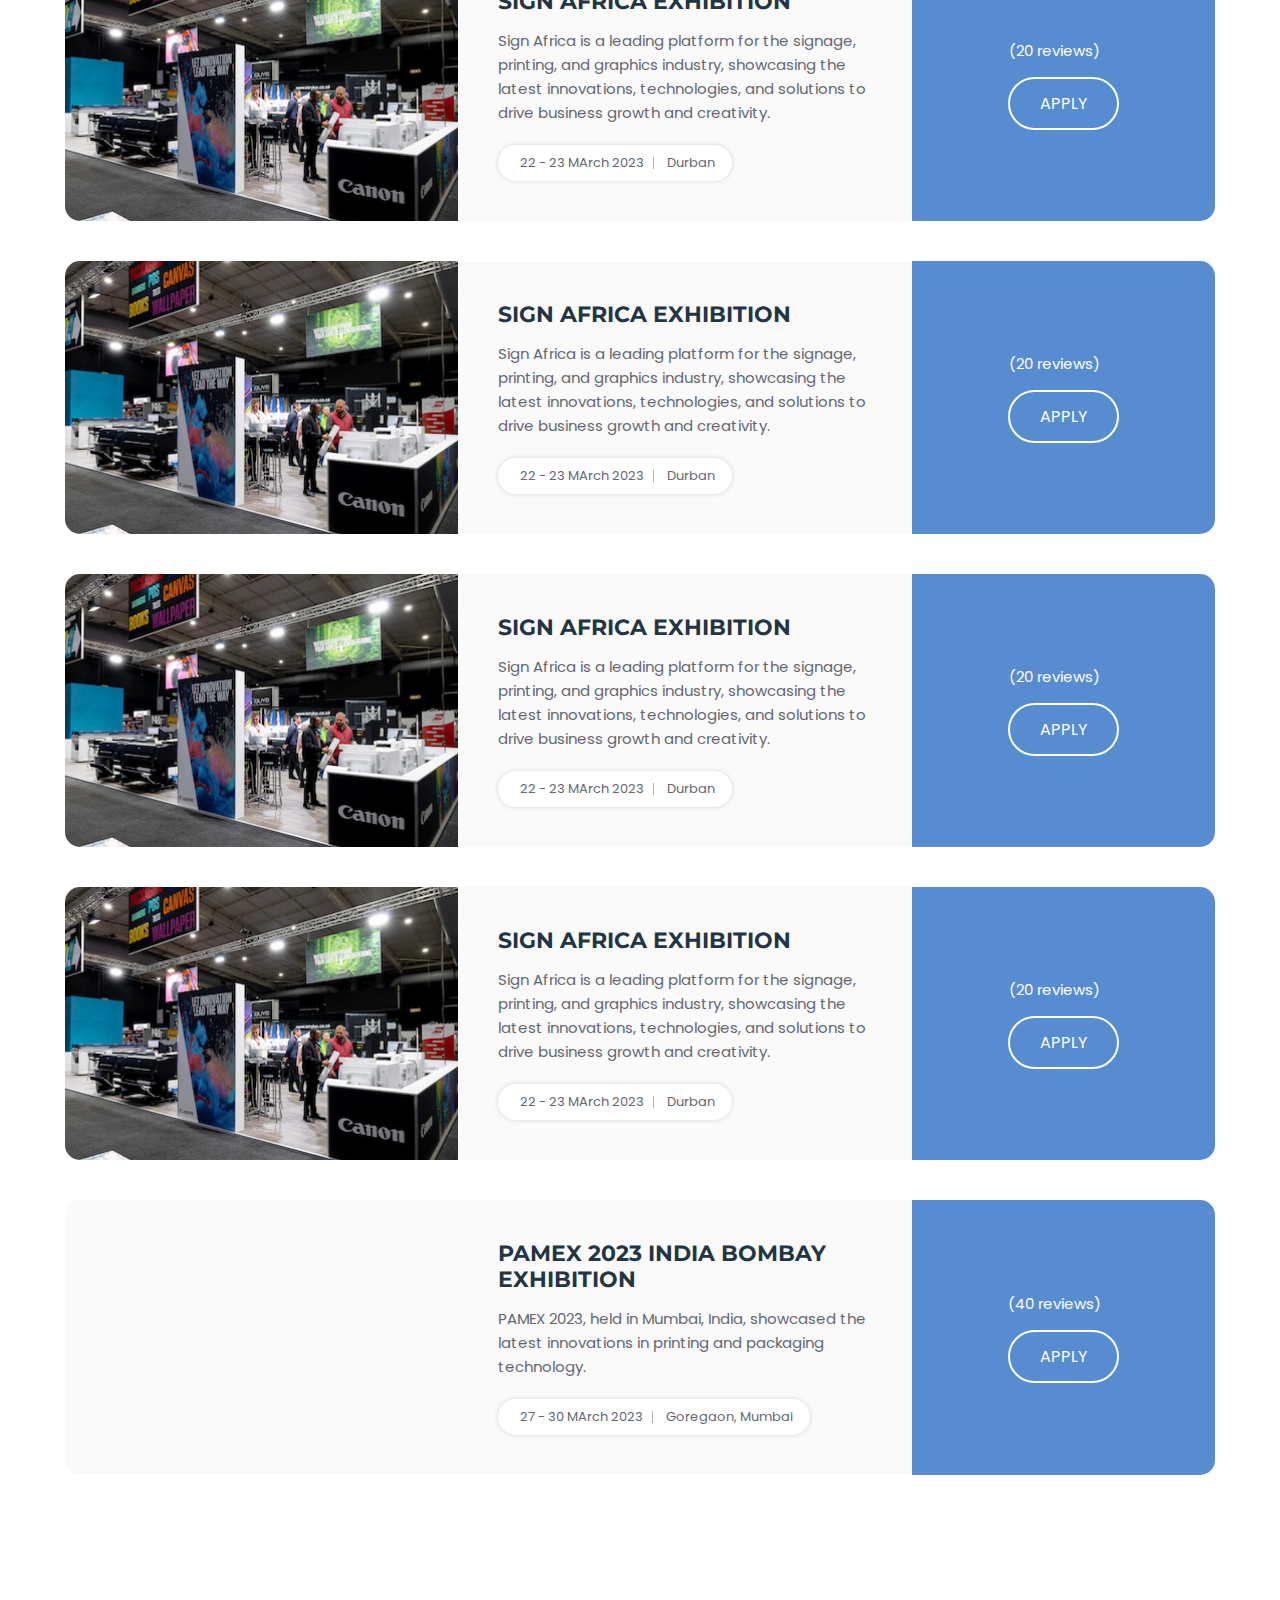
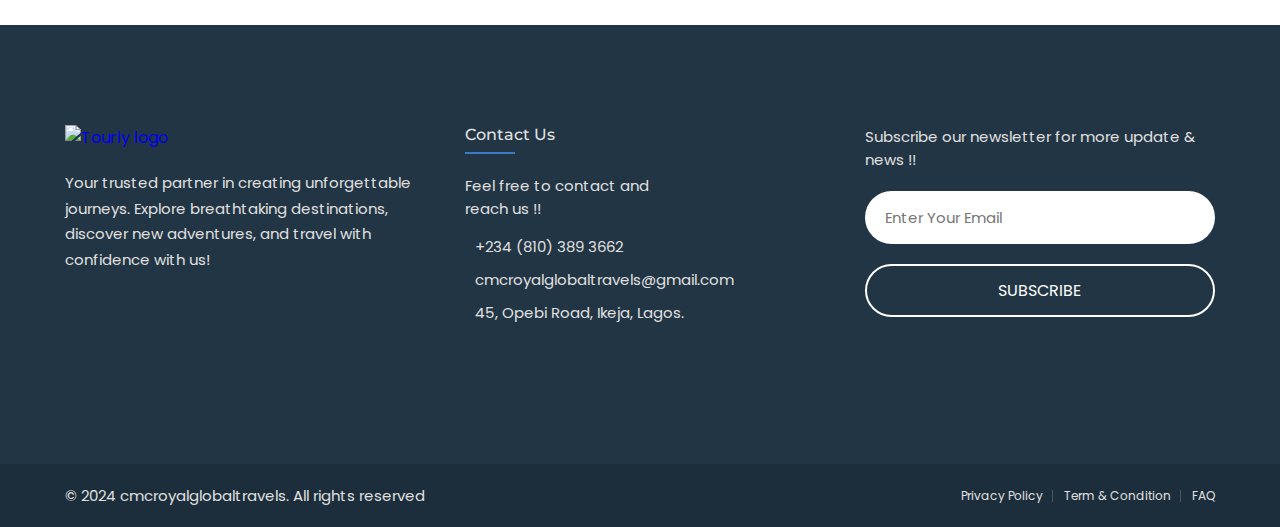
==== commit d5f010a6: "Add files via upload" ====
--- a/cmc travels/expos.html
+++ b/cmc travels/expos.html
@@ -15,7 +15,7 @@
   <!-- 
     - custom css link
   -->
-  <link rel="stylesheet" href="style.css">
+  <link rel="stylesheet" href="expo.css">
 
   <!-- 
     - google font link
@@ -27,10 +27,123 @@
     rel="stylesheet">
 </head>
 
-<div class="center-container2">
-    <a href="index.html" class="button-link2">HOME</a>
+<header class="header" data-header>
+
+  <div class="overlay" data-overlay></div>
+
+  <div class="header-top">
+    <div class="container">
+
+      <a href="tel:+2348029323908" class="helpline-box">
+
+        <div class="icon-box">
+          <ion-icon name="call-outline"></ion-icon>
+        </div>
+
+        <div class="wrapper">
+          <p class="helpline-title">For Further Inquires :</p>
+
+          <p class="helpline-number">08029323908, 08103893662</p>
+        </div>
+
+      </a>
+
+      <a href="#" class="logo">
+        <img src="cmc logo.svg" alt="Tourly logo">
+      </a>
+
+      <div class="header-btn-group">
+
+        <button class="search-btn" aria-label="Search">
+          <ion-icon name="search"></ion-icon>
+        </button>
+
+        <button class="nav-open-btn" aria-label="Open Menu" data-nav-open-btn>
+          <ion-icon name="menu-outline"></ion-icon>
+        </button>
+
+      </div>
+
+    </div>
   </div>
-      
+
+  <div class="header-bottom">
+    <div class="container">
+
+      <ul class="social-list">
+
+        <li>
+          <a href="#" class="social-link">
+            <ion-icon name="logo-facebook"></ion-icon>
+          </a>
+        </li>
+
+        <li>
+          <a href="#" class="social-link">
+            <ion-icon name="logo-twitter"></ion-icon>
+          </a>
+        </li>
+
+        <li>
+          <a href="https://wa.me/2348103893662" class="social-link">
+            <ion-icon name="logo-whatsapp"></ion-icon>
+          </a>
+        </li>
+
+      </ul>
+
+      <nav class="navbar" data-navbar>
+
+        <div class="navbar-top">
+
+          <a href="#" class="logo">
+            <img src="cmc logo2.svg" alt="Tourly logo">
+          </a>
+
+          <button class="nav-close-btn" aria-label="Close Menu" data-nav-close-btn>
+            <ion-icon name="close-outline"></ion-icon>
+          </button>
+
+        </div>
+
+        <ul class="navbar-list">
+
+          <li>
+            <a href="index.html" class="navbar-link" data-nav-link>home</a>
+          </li>
+
+          <li>
+            <a href="index.html" class="navbar-link" data-nav-link>about us</a>
+          </li>
+
+          <li>
+            <a href="jobs.html" class="navbar-link" data-nav-link>Jobs</a>
+          </li>
+
+          <li>
+            <a href="expos.html" class="navbar-link" data-nav-link>Expos</a>
+          </li>
+
+          <li>
+            <a href="gallery.html" class="navbar-link" data-nav-link>gallery</a>
+          </li>
+
+          <li>
+            <a href="#contact" class="navbar-link" data-nav-link>contact us</a>
+          </li>
+
+        </ul>
+
+      </nav>
+
+      <a href="https://wa.me/2348029323908" class="btn btn-primary">Book Now</a>
+
+    </div>
+  </div>
+
+</header>
+
+
       <!-- 
         - #PACKAGE
       -->
--- a/cmc travels/expo.css
+++ b/cmc travels/expo.css
@@ -0,0 +1,1346 @@
+/*-----------------------------------*\
+ * #style.css
+\*-----------------------------------*/
+
+/**
+ * copyright 2022 codewithsadee
+ */
+
+
+
+
+
+/*-----------------------------------*\
+ * #CUSTOM PROPERTY
+\*-----------------------------------*/
+
+:root {
+
+    /**
+     * colors
+     */
+  
+    --united-nations-blue: hsl(214, 56%, 58%);
+    --bright-navy-blue: hsl(214, 57%, 51%);
+    --spanish-gray: hsl(0, 0%, 60%);
+    --black-coral: hsl(225, 8%, 42%);
+    --oxford-blue: hsl(208, 97%, 12%);
+    --yale-blue: hsl(214, 72%, 33%);
+    --blue-ncs: hsl(197, 100%, 36%);
+    --gunmetal: hsl(206, 34%, 20%);
+    --gainsboro: hsl(0, 0%, 88%);
+    --cultured: hsl(0, 0%, 98%);
+    --white: hsl(0, 0%, 100%);
+    --black: hsl(0, 0%, 0%);
+    --onyx: hsl(0, 0%, 25%);
+    --jet: hsl(0, 0%, 20%);
+  
+    /**
+     * typography
+     */
+  
+    --ff-poppins: "Poppins", sans-serif;
+    --ff-montserrat: "Montserrat", sans-serif;
+  
+    --fs-1: calc(20px + 3.5vw);
+    --fs-2: calc(18px + 1.6vw);
+    --fs-3: calc(16px + 0.45vw);
+    --fs-4: 15px;
+    --fs-5: 14px;
+    --fs-6: 13px;
+    --fs-7: 12px;
+    --fs-8: 11px;
+  
+    --fw-500: 500;
+    --fw-600: 600;
+    --fw-700: 700;
+    --fw-800: 800;
+  
+    /**
+     * transition
+     */
+  
+    --transition: 0.25s ease-in-out;
+  
+    /**
+     * spacing
+     */
+  
+    --section-padding: 60px;
+  
+    /**
+     * border-radius
+     */
+  
+    --radius-15: 15px;
+    --radius-25: 25px;
+  
+  }
+  
+  
+  
+  
+  
+  /*-----------------------------------*\
+   * #RESET
+  \*-----------------------------------*/
+  
+  *, *::before, *::after {
+    margin: 0;
+    padding: 0;
+    box-sizing: border-box;
+  }
+  
+  li { list-style: none; }
+  
+  a { text-decoration: none; }
+  
+  a,
+  img,
+  span,
+  input,
+  label,
+  button,
+  ion-icon { display: block; }
+  
+  input,
+  button {
+    background: none;
+    border: none;
+    font: inherit;
+  }
+  
+  button { cursor: pointer; }
+  
+  input { width: 100%; }
+  
+  ion-icon { pointer-events: none; }
+  
+  html {
+    font-family: var(--ff-poppins);
+    scroll-behavior: smooth;
+  }
+  
+  body { background: var(--white); }
+  
+  
+  
+  
+  
+  /*-----------------------------------*\
+   * #REUSED STYLE
+  \*-----------------------------------*/
+  
+  .container { padding-inline: 15px; }
+  
+  .center-container {
+    text-align: center; /* Center-aligns content horizontally */
+  }
+  
+  .button-link {
+    display: inline-block;       /* Button-like behavior */
+    padding: 15px 40px;          /* Adds padding */
+    font-size: 20px;             /* Adjusts text size */
+    color: #fff;                 /* Text color */
+    background-color: var(--bright-navy-blue);   /* Background color */
+    border: none;                /* Removes border */
+    border-radius: 100px;          /* Rounded corners */
+    text-align: center;          /* Centers text within the button */
+    text-decoration: none;       /* Removes underline */
+    cursor: pointer;             /* Pointer on hover */
+  }
+  
+  .button-link:hover {
+    background-color:var(--yale-blue);   /* Hover effect */
+  }
+  
+  .center-container2 {
+    text-align: left; /* Center-aligns content horizontally */
+  }
+  
+  .button-link2 {
+    display: inline-block;       /* Button-like behavior */
+    padding: 10px 15px;          /* Adds padding */
+    font-size: 10px;             /* Adjusts text size */
+    color: #fff;                 /* Text color */
+    background-color: var(--bright-navy-blue);   /* Background color */
+    border: none;                /* Removes border */
+    border-radius: 100px;          /* Rounded corners */
+    text-align: left;          /* Centers text within the button */
+    text-decoration: none;       /* Removes underline */
+    cursor: pointer;             /* Pointer on hover */
+  }
+  
+  .button-link:hover2 {
+    background-color:var(--yale-blue);   /* Hover effect */
+  }
+  
+  
+  .btn {
+    color: var(--white);
+    text-transform: uppercase;
+    font-size: var(--fs-5);
+    border-radius: 100px;
+    padding: var(--padding, 8px 18px);
+    border: var(--border-width, 2px) solid transparent;
+    transition: var(--transition);
+  }
+  
+  .btn-primary {
+    background: var(--bright-navy-blue);
+    border-color: var(--bright-navy-blue);
+  }
+  
+  .btn-primary:is(:hover, :focus) {
+    background: var(--yale-blue);
+    border-color: var(--yale-blue);
+  }
+  
+  .btn-secondary { border-color: var(--white); }
+  
+  .btn-secondary:is(:hover, :focus) { background: hsla(0, 0%, 100%, 0.1); }
+  
+  .h1,
+  .h2,
+  .h3 {
+    font-weight: var(--fw-800);
+    font-family: var(--ff-montserrat);
+    text-transform: uppercase;
+  }
+  
+  .h1 {
+    color: var(--white);
+    font-size: var(--fs-1);
+  }
+  
+  .h2,
+  .h3 { color: var(--gunmetal); }
+  
+  .h2 { font-size: var(--fs-2); }
+  
+  .h3 {
+    font-size: var(--fs-3);
+    font-weight: var(--fw-700);
+  }
+  
+  .section-subtitle {
+    color: var(--bright-navy-blue);
+    font-size: var(--fs-5);
+    text-transform: uppercase;
+    font-family: var(--ff-montserrat);
+    margin-bottom: 8px;
+  }
+  
+  .section-title { margin-bottom: 15px; }
+  
+  .section-text {
+    color: var(--black-coral);
+    margin-bottom: 30px;
+  }
+  
+  .card-text {
+    color: var(--black-coral);
+    font-size: var(--fs-5);
+  }
+  
+  
+  
+  
+  
+  /*-----------------------------------*\
+   * #HEADER
+  \*-----------------------------------*/
+  
+  .header {
+    position: absolute;
+    top: 0;
+    left: 0;
+    width: 100%;
+    padding-top: 61px;
+    z-index: 4;
+  }
+  
+  .header-top {
+    position: absolute;
+    top: 0;
+    left: 0;
+    width: 100%;
+    transition: var(--transition);
+    border-bottom: 1px solid hsla(0, 0%, 100%, 0.1);
+    padding-block: 15px;
+    z-index: 1;
+    background-image: url('hero-banner.jpg');
+    background-position: center;
+  }
+  
+  .header.active .header-top {
+    position: fixed;
+    background: var(--gunmetal);
+  }
+  
+  .header-top .container {
+    display: grid;
+    grid-template-columns: repeat(3, 1fr);
+    justify-items: flex-start;
+    align-items: center;
+  }
+  
+  .helpline-box .wrapper { display: none; }
+  
+  .helpline-box .icon-box {
+    background: var(--bright-navy-blue);
+    padding: 6px;
+    border-radius: 50%;
+    color: var(--white);
+  }
+  
+  .helpline-box .icon-box ion-icon { --ionicon-stroke-width: 40px; }
+  
+  .header-top .logo { margin-inline: auto; }
+  
+  .header-top .logo img { max-width: 100px; }
+  
+  .header-btn-group {
+    justify-self: flex-end;
+    display: flex;
+    align-items: center;
+    gap: 10px;
+    color: var(--white);
+  }
+  
+  .search-btn,
+  .nav-open-btn {
+    font-size: 30px;
+    color: inherit;
+  }
+  
+  .search-btn { font-size: 20px; }
+  
+  .header-bottom { border-bottom: 1px solid hsla(0, 0%, 100%, 0.1);
+background: var(--yale-blue) ; }
+  
+  .header-bottom .container {
+    display: flex;
+    justify-content: space-between;
+    align-items: center;
+    padding-block: 15px;
+  }
+  
+  .social-list {
+    display: flex;
+    align-items: center;
+    gap: 5px;
+  }
+  
+  .social-link {
+    color: var(--white);
+    padding: 8px;
+    border: 1px solid hsla(0, 0%, 100%, 0.3);
+    border-radius: 50%;
+    font-size: 15px;
+    transition: var(--transition);
+  }
+  
+  .social-link:is(:hover, :focus) { background: hsla(0, 0%, 100%, 0.2); }
+  
+  .header .btn { --padding: 4px 20px; }
+  
+  .header .navbar {
+    position: fixed;
+    top: 0;
+    right: -300px;
+    width: 100%;
+    max-width: 300px;
+    height: 100%;
+    background: var(--white);
+    visibility: hidden;
+    pointer-events: none;
+    transition: 0.15s ease-in;
+    z-index: 3;
+  }
+  
+  .navbar.active {
+    right: 0;
+    visibility: visible;
+    pointer-events: all;
+    transition: 0.25s ease-out;
+  }
+  
+  .navbar-top {
+    display: flex;
+    justify-content: space-between;
+    align-items: center;
+    padding: 40px 15px;
+  }
+  
+  .navbar-top .logo img { width: 150px; }
+  
+  .nav-close-btn {
+    font-size: 20px;
+    color: var(--bright-navy-blue);
+  }
+  
+  .nav-close-btn ion-icon { --ionicon-stroke-width: 80px; }
+  
+  .navbar-list { border-top: 1px solid hsla(0, 0%, 0%, 0.1); }
+  
+  .navbar-list li { border-bottom: 1px solid hsla(0, 0%, 0%, 0.1); }
+  
+  .navbar-link {
+    padding: 15px 20px;
+    color: var(--jet);
+    font-weight: var(--fw-500);
+    font-size: var(--fs-4);
+    transition: var(--transition);
+    text-transform: capitalize;
+  }
+  
+  .navbar-link:is(:hover, :focus) { color: var(--bright-navy-blue); }
+  
+  .overlay {
+    position: fixed;
+    inset: 0;
+    background: var(--black);
+    opacity: 0;
+    pointer-events: none;
+    z-index: 2;
+    transition: var(--transition);
+  }
+  
+  .overlay.active {
+    opacity: 0.7;
+    pointer-events: all;
+  }
+  
+  
+  
+  
+  
+  /*-----------------------------------*\
+   * #HERO
+  \*-----------------------------------*/
+  
+  .hero {
+    background-image: url("hero-banner.jpg");
+    background-repeat: no-repeat;
+    background-size: cover;
+    background-position: center;
+    background-color: hsla(0, 0%, 0%, 0.7);
+    background-blend-mode: overlay;
+    display: grid;
+    place-items: center;
+    min-height: 600px;
+    text-align: center;
+    padding-top: 125px;
+  }
+  
+  .hero-title { margin-bottom: 20px; }
+  
+  .hero-text {
+    color: var(--white);
+    font-size: var(--fs-5);
+    margin-bottom: 40px;
+  }
+  
+  .btn-group {
+    display: flex;
+    flex-wrap: wrap;
+    justify-content: center;
+    align-items: center;
+    gap: 10px;
+  }
+  
+  
+  
+  
+  
+  /*-----------------------------------*\
+   * #TOUR SEARCH
+  \*-----------------------------------*/
+  
+  .tour-search {
+    background: var(--bright-navy-blue);
+    padding-block: var(--section-padding);
+  }
+  
+  .tour-search-form .input-label {
+    color: var(--white);
+    font-size: var(--fs-4);
+    margin-left: 20px;
+    margin-bottom: 10px;
+  }
+  
+  .tour-search-form .input-field {
+    background: var(--white);
+    padding: 10px 15px;
+    font-size: var(--fs-5);
+    border-radius: 50px;
+  }
+  
+  .tour-search-form .input-field::placeholder { color: var(--spanish-gray); }
+  
+  .tour-search-form .input-field::-webkit-datetime-edit {
+    color: var(--spanish-gray);
+    text-transform: uppercase;
+  }
+  
+  .tour-search-form .input-wrapper { margin-bottom: 15px; }
+  
+  .tour-search .btn {
+    width: 100%;
+    --border-width: 1px;
+    font-weight: var(--fw-600);
+    margin-top: 35px;
+  }
+  
+  
+  
+  
+  
+  /*-----------------------------------*\
+   * #POPULAR
+  \*-----------------------------------*/
+  
+  .popular { padding-block: var(--section-padding); }
+  
+  .popular-list,
+  .popular-list > li:not(:last-child) { margin-bottom: 30px; }
+  
+  .popular-card {
+    position: relative;
+    overflow: hidden;
+    border-radius: var(--radius-25);
+    height: 430px;
+  }
+  
+  .popular-card .card-img { height: 100%; }
+  
+  .popular-card .card-img img {
+    width: 100%;
+    height: 100%;
+    object-fit: cover;
+  }
+  
+  .popular-card .card-content {
+    position: absolute;
+    bottom: 20px;
+    left: 20px;
+    right: 20px;
+    background: var(--white);
+    border-radius: var(--radius-25);
+    padding: 20px;
+  }
+  
+  
+  .popular-card .card-rating {
+    background: var(--bright-navy-blue);
+    color: var(--white);
+    position: absolute;
+    top: 0;
+    right: 25px;
+    display: flex;
+    align-items: center;
+    gap: 1px;
+    transform: translateY(-50%);
+    padding: 6px 10px;
+    border-radius: 20px;
+    font-size: 14px;
+  }
+  
+  .popular-card .card-subtitle {
+    color: var(--blue-ncs);
+    font-size: var(--fs-6);
+    text-transform: uppercase;
+    margin-bottom: 8px;
+  }
+  
+  .popular-card .card-title { margin-bottom: 5px; }
+  
+  .popular-card :is(.card-subtitle, .card-title) > a { color: inherit; }
+  
+  .popular .btn { margin-inline: auto; }
+  
+  
+  
+  
+  
+  /*-----------------------------------*\
+   * #PACKAGE
+  \*-----------------------------------*/
+  
+  .package { padding-block: var(--section-padding);
+padding-top: 15%; }
+  
+  .package-list { margin-bottom: 40px; }
+  
+  .package-list > li:not(:last-child) { margin-bottom: 30px; }
+  
+  .package-card {
+    background: var(--cultured);
+    overflow: hidden;
+    border-radius: 15px;
+  }
+  
+  .package-card .card-banner { height: 250px; }
+  
+  .package-card .card-banner img {
+    width: 100%;
+    height: 100%;
+    object-fit: cover;
+  }
+  
+  .package-card .card-content { padding: 30px 20px; }
+  
+  .package-card .card-title { margin-bottom: 15px; }
+  
+  .package-card .card-text {
+    line-height: 1.6;
+    margin-bottom: 20px;
+  }
+  
+  .card-meta-list {
+    background: var(--white);
+    max-width: max-content;
+    display: flex;
+    flex-wrap: wrap;
+    justify-content: center;
+    align-items: center;
+    padding: 8px;
+    box-shadow: 0 0 5px hsla(0, 0%, 0%, 0.15);
+    border-radius: 50px;
+  }
+  
+  .card-meta-item { position: relative; }
+  
+  .card-meta-item:not(:last-child)::after {
+    content: "";
+    position: absolute;
+    top: 4px;
+    right: -1px;
+    bottom: 4px;
+    width: 1px;
+    background: hsla(0, 0%, 0%, 0.3);
+  }
+  
+  .meta-box {
+    display: flex;
+    justify-content: center;
+    align-items: center;
+    gap: 5px;
+    padding-inline: 9px;
+    color: var(--black-coral);
+    font-size: var(--fs-8);
+  }
+  
+  .meta-box > ion-icon {
+    color: var(--bright-navy-blue);
+    font-size: 13px;
+  }
+  
+  .package-card .card-price {
+    background: var(--united-nations-blue);
+    color: var(--white);
+    padding: 25px 20px;
+    text-align: center;
+  }
+  
+  .package-card .card-price .wrapper {
+    display: flex;
+    flex-wrap: wrap;
+    justify-content: center;
+    align-items: center;
+    gap: 5px 15px;
+    margin-bottom: 10px;
+  }
+  
+  .package-card .card-price .reviews { font-size: var(--fs-5); }
+  
+  .package-card .card-rating {
+    display: flex;
+    justify-content: center;
+    align-items: center;
+    gap: 1px;
+    font-size: 14px;
+  }
+  
+  .package-card .card-rating ion-icon:last-child { color: hsl(0, 0%, 80%); }
+  
+  .package-card .price {
+    font-size: var(--fs-2);
+    font-family: var(--ff-montserrat);
+    font-weight: var(--fw-800);
+    margin-bottom: 20px;
+  }
+  
+  .package-card .price span {
+    font-size: var(--fs-7);
+    font-weight: initial;
+  }
+  
+  .package .btn { margin-inline: auto; }
+  
+  
+  
+  
+  
+  /*-----------------------------------*\
+   * #GALLERY
+  \*-----------------------------------*/
+  
+  .gallery { padding-block: var(--section-padding);
+  padding-top: 15%; }
+  
+  .gallery-list {
+    display: grid;
+    grid-template-columns: 1fr 1fr;
+    gap: 10px;
+  }
+  
+  .gallery-image {
+    width: 100%;
+    height: 100%;
+    border-radius: var(--radius-15);
+    overflow: hidden;
+  }
+  
+  .gallery-item:nth-child(3) { grid-area: 1 / 2 / 3 / 3; }
+  
+  .gallery-image img {
+    width: 100%;
+    height: 100%;
+    object-fit: cover;
+  }
+  
+  
+  
+  
+  
+  /*-----------------------------------*\
+   * #CTA
+  \*-----------------------------------*/
+  
+  .cta {
+    background: var(--bright-navy-blue);
+    padding-block: var(--section-padding);
+  }
+  
+  .cta :is(.section-subtitle, .section-title, .section-text) { color: var(--white); }
+  
+  .cta .section-text { font-size: var(--fs-5); }
+  
+  
+  
+  
+  
+  /*-----------------------------------*\
+   * #FOOTER
+  \*-----------------------------------*/
+  
+  .footer-top {
+    background: var(--gunmetal);
+    padding-block: var(--section-padding);
+    color: var(--gainsboro);
+  }
+  
+  .footer-brand { margin-bottom: 30px; }
+  
+  .footer-brand img { width: 180px; }
+  
+  .footer-brand .logo { margin-bottom: 20px; }
+  
+  .footer-text {
+    font-size: var(--fs-5);
+    line-height: 1.7;
+  }
+  
+  .footer-contact { margin-bottom: 30px; }
+  
+  .contact-title {
+    position: relative;
+    font-family: var(--ff-montserrat);
+    font-weight: var(--fw-500);
+    margin-bottom: 30px;
+  }
+  
+  .contact-title::after {
+    content: "";
+    position: absolute;
+    bottom: -10px;
+    left: 0;
+    width: 50px;
+    height: 2px;
+    background: var(--bright-navy-blue);
+  }
+  
+  .contact-text {
+    font-size: var(--fs-5);
+    margin-bottom: 15px;
+    max-width: 200px;
+  }
+  
+  .contact-item {
+    display: flex;
+    justify-content: flex-start;
+    align-items: center;
+    gap: 10px;
+    margin-bottom: 10px;
+  }
+  
+  .contact-item ion-icon { --ionicon-stroke-width: 40px; }
+  
+  .contact-link,
+  address {
+    font-style: normal;
+    color: var(--gainsboro);
+    font-size: var(--fs-5);
+  }
+  
+  .contact-link:is(:hover, :focus) { color: var(--white); }
+  
+  .form-text {
+    font-size: var(--fs-5);
+    margin-bottom: 20px;
+  }
+  
+  .footer-form .input-field {
+    background: var(--white);
+    font-size: var(--fs-5);
+    padding: 15px 20px;
+    border-radius: 100px;
+    margin-bottom: 10px;
+  }
+  
+  .footer-form .btn { width: 100%; }
+  
+  .footer-bottom {
+    --gunmetal: hsl(205, 36%, 17%);
+    background: var(--gunmetal);
+    padding-block: 20px;
+    text-align: center;
+  }
+  
+  .copyright {
+    color: var(--gainsboro);
+    font-size: var(--fs-5);
+    margin-bottom: 10px;
+  }
+  
+  .copyright a {
+    color: inherit;
+    display: inline-block;
+  }
+  
+  .copyright a:is(:hover, :focus) { color: var(--white); }
+  
+  .footer-bottom-list {
+    display: flex;
+    align-items: center;
+    justify-content: center;
+    gap: 21px;
+  }
+  
+  .footer-bottom-list > li { position: relative; }
+  
+  .footer-bottom-list > li:not(:last-child)::after {
+    content: "";
+    position: absolute;
+    top: 3px;
+    right: -10px;
+    bottom: 3px;
+    width: 1px;
+    background: hsla(0, 0%, 100%, 0.2);
+  }
+  
+  .footer-bottom-link {
+    color: var(--gainsboro);
+    font-size: var(--fs-7);
+    transition: var(--transition);
+  }
+  
+  .footer-bottom-link:is(:hover, :focus) { color: var(--white); }
+  
+  
+  
+  
+  
+  /*-----------------------------------*\
+   * #GO TO TOP
+  \*-----------------------------------*/
+  
+  .go-top {
+    position: fixed;
+    bottom: 15px;
+    right: 15px;
+    width: 35px;
+    height: 35px;
+    background: var(--bright-navy-blue);
+    color: var(--white);
+    display: grid;
+    place-items: center;
+    font-size: 18px;
+    border-radius: 6px;
+    box-shadow: 0 1px 3px hsla(0, 0%, 0%, 0.5);
+    opacity: 0;
+    transform: translateY(10px);
+    visibility: hidden;
+    transition: var(--transition);
+  }
+  
+  .go-top.active {
+    opacity: 0.8;
+    transform: translateY(0);
+    visibility: visible;
+  }
+  
+  .go-top:is(:hover, :focus) { opacity: 1; }
+  
+  
+  
+  
+  
+  /*-----------------------------------*\
+   * #MEDIA QUERIES
+  \*-----------------------------------*/
+  
+  /**
+   * responsive for larger than 580px screen
+   */
+  
+  @media (min-width: 580px) {
+  
+    /**
+     * REUSED STYLE
+     */
+  
+    .container {
+      max-width: 580px;
+      margin-inline: auto;
+    }
+  
+    .btn {
+      --fs-5: 16px;
+      --padding: 12px 30px;
+    }
+  
+    section:not(.cta) :is(.section-subtitle, .section-title, .section-text) {
+      text-align: center;
+    }
+  
+    .section-text { margin-bottom: 40px; }
+  
+    .card-text { --fs-5: 15px; }
+  
+  
+  
+    /**
+     * HEADER
+     */
+  
+    .header { padding-top: 83px; }
+  
+    .helpline-box .icon-box { padding: 14px; }
+  
+    .header-top .logo img { max-width: unset; }
+  
+    .search-btn { font-size: 30px; }
+  
+    .nav-open-btn { font-size: 40px; }
+  
+    .header .btn {
+      --fs-5: 14px;
+      --padding: 6px 20px;
+    }
+  
+  
+  
+    /**
+     * HERO
+     */
+  
+    .hero {
+      min-height: 800px;
+      padding-top: 85px;
+    }
+  
+    .hero-text { --fs-5: 15px; }
+  
+    .btn-group { gap: 20px; }
+  
+  
+  
+    /**
+     * TOUR SEARCH
+     */
+  
+    .tour-search-form {
+      display: grid;
+      grid-template-columns: 1fr 1fr;
+      align-items: flex-end;
+      gap: 15px;
+    }
+  
+    .tour-search-form .input-wrapper { margin-bottom: 0; }
+  
+    .tour-search-form .input-field { padding: 16px 20px; }
+  
+    .tour-search .btn {
+      grid-column: span 2;
+      margin-top: 20px;
+    }
+  
+  
+  
+    /**
+     * POPULAR
+     */
+  
+    .popular-card .card-content { right: auto; }
+  
+  
+  
+    /**
+     * FOOTER
+     */
+  
+    .footer .container {
+      display: grid;
+      grid-template-columns: 1fr 1fr;
+      gap: 30px;
+    }
+  
+    .footer-form { grid-column: span 2; }
+  
+    .footer-bottom { text-align: left; }
+  
+    .copyright { margin-bottom: 0; }
+  
+    .footer-bottom-list { justify-content: flex-end; }
+  
+  }
+  
+  
+  
+  
+  
+  /**
+   * responsive for larger than 768px screen
+   */
+  
+  @media (min-width: 768px) {
+  
+    /**
+     * CUSTOM PROPERTY
+     */
+  
+    :root {
+  
+      /**
+       * typography
+       */
+  
+      --fs-5: 15px;
+  
+    }
+  
+  
+  
+    /**
+     * REUSED STYLE
+     */
+  
+    .container { max-width: 800px; }
+  
+    .section-text {
+      max-width: 60ch;
+      margin-inline: auto;
+    }
+  
+  
+  
+    /**
+     * HEADER
+     */
+  
+    .helpline-box {
+      display: flex;
+      justify-content: flex-start;
+      align-items: center;
+      gap: 10px;
+    }
+  
+    .helpline-box .wrapper {
+      display: block;
+      color: var(--white);
+      font-size: var(--fs-6);
+    }
+  
+    .social-list { gap: 10px; }
+  
+  
+  
+    /**
+     * POPULAR
+     */
+  
+    .popular-list {
+      display: grid;
+      grid-template-columns: 1fr 1fr;
+      gap: 30px;
+      margin-bottom: 50px;
+    }
+  
+    .popular-list > li:not(:last-child) { margin-bottom: 0; }
+  
+    .popular-card .card-content { right: 20px; }
+  
+  
+  
+    /**
+     * PACKAGE
+     */
+  
+    .package-list { margin-bottom: 50px; }
+  
+    .package-list > li:not(:last-child) { margin-bottom: 40px; }
+  
+    .package-card {
+      display: grid;
+      grid-template-columns: 1.3fr 1.5fr 1fr;
+    }
+  
+    .package-card .card-banner { height: 100%; }
+  
+    .package-card .card-content { padding: 40px; }
+  
+    .package-card .card-price {
+      display: grid;
+      place-content: center;
+    }
+  
+    .package-card .card-price .wrapper { margin-bottom: 15px; }
+  
+  
+  
+    /**
+     * GALLERY
+     */
+  
+    .gallery { padding-bottom: calc(var(--section-padding * 2)); }
+  
+    .gallery-list {
+      grid-template-columns: repeat(3, 1fr);
+      gap: 20px;
+    }
+  
+    .gallery-image { border-radius: var(--radius-25); }
+  
+  
+  
+    /**
+     * CTA
+     */
+  
+    .cta .container {
+      display: flex;
+      justify-content: space-between;
+      align-items: center;
+    }
+  
+    .cta-content { width: calc(100% - 225px); }
+  
+    .cta .section-text { margin-inline: 0; }
+  
+  
+  
+    /**
+     * FOOTER
+     */
+  
+    .form-wrapper {
+      display: flex;
+      justify-content: flex-start;
+      align-items: center;
+      gap: 20px;
+    }
+  
+    .footer-form .input-field { margin-bottom: 0; }
+  
+    .footer-form .btn { width: max-content; }
+  
+  }
+  
+  
+  
+  
+  
+  /**
+   * responsive for larger than 992px screen
+   */
+  
+  @media (min-width: 992px) {
+  
+    /**
+     * REUSED STYLE
+     */
+  
+    .container { max-width: 1050px; }
+  
+  
+  
+    /**
+     * HEADER
+     */
+  
+    .header.active .header-top {
+      position: unset;
+      background: unset;
+    }
+  
+    .nav-open-btn,
+    .navbar-top { display: none; }
+  
+    .header-bottom { border-bottom: none; }
+  
+    .header.active .header-bottom {
+      position: fixed;
+      top: 0;
+      left: 0;
+      width: 100%;
+      background: var(--white);
+      color: var(--onyx);
+      box-shadow: 0 2px 5px hsla(0, 0%, 0%, 0.08);
+      transition: var(--transition);
+    }
+  
+    .header-bottom .container { padding-block: 0; }
+  
+    .header .navbar { all: unset; }
+  
+    .navbar-list {
+      border-top: none;
+      display: flex;
+      justify-content: center;
+      align-items: center;
+    }
+  
+    .navbar-list li { border-bottom: none; }
+  
+    .navbar-link {
+      color: var(--white);
+      --fs-4: 16px;
+      font-weight: unset;
+      text-transform: uppercase;
+      padding: 20px 15px;
+    }
+  
+    .header.active .navbar-link { color: var(--onyx); }
+  
+    .header.active .navbar-link:is(:hover, :focus) { color: var(--bright-navy-blue); }
+  
+    .header.active .social-link {
+      color: var(--onyx);
+      border-color: hsla(0, 0%, 0%, 0.15);
+    }
+  
+    .overlay { display: none; }
+  
+  
+  
+    /**
+     * HERO
+     */
+  
+    .hero .container { max-width: 740px; }
+  
+  
+  
+    /**
+     * TOUR SEARCH
+     */
+  
+    .tour-search-form { grid-template-columns: repeat(5, 1fr); }
+  
+    .tour-search .btn {
+      --padding: 15px;
+      grid-column: unset;
+      margin-top: 0;
+    }
+  
+  
+  
+    /**
+     * POPULAR
+     */
+  
+    .popular-list { grid-template-columns: repeat(3, 1fr); }
+  
+  
+  
+    /**
+     * PACKAGE
+     */
+  
+    .meta-box { --fs-8: 13px; }
+  
+    .meta-box > ion-icon { font-size: 15px; }
+  
+  
+  
+    /**
+     * CTA 
+     */
+  
+    .cta .section-title { max-width: 25ch; }
+  
+  
+  
+    /**
+     * FOOTER
+     */
+  
+    .footer-top .container {
+      grid-template-columns: repeat(3, 1fr);
+      gap: 50px;
+    }
+  
+    .footer-form { grid-column: unset; }
+  
+    .form-wrapper { flex-direction: column; }
+  
+    .footer-form .btn { width: 100%; }
+  
+  }
+  
+  
+  
+  
+  
+  /**
+   * responsive for larger than 1200px screen
+   */
+  
+  @media (min-width: 1200px) {
+  
+    /**
+     * CUSTOM PROPERTY
+     */
+  
+    :root {
+  
+      /**
+       * spacing
+       */
+  
+      --section-padding: 100px;
+  
+    }
+  
+  
+  
+    /**
+     * REUSED STYLE
+     */
+  
+    .container { max-width: 1180px; }
+  
+  }